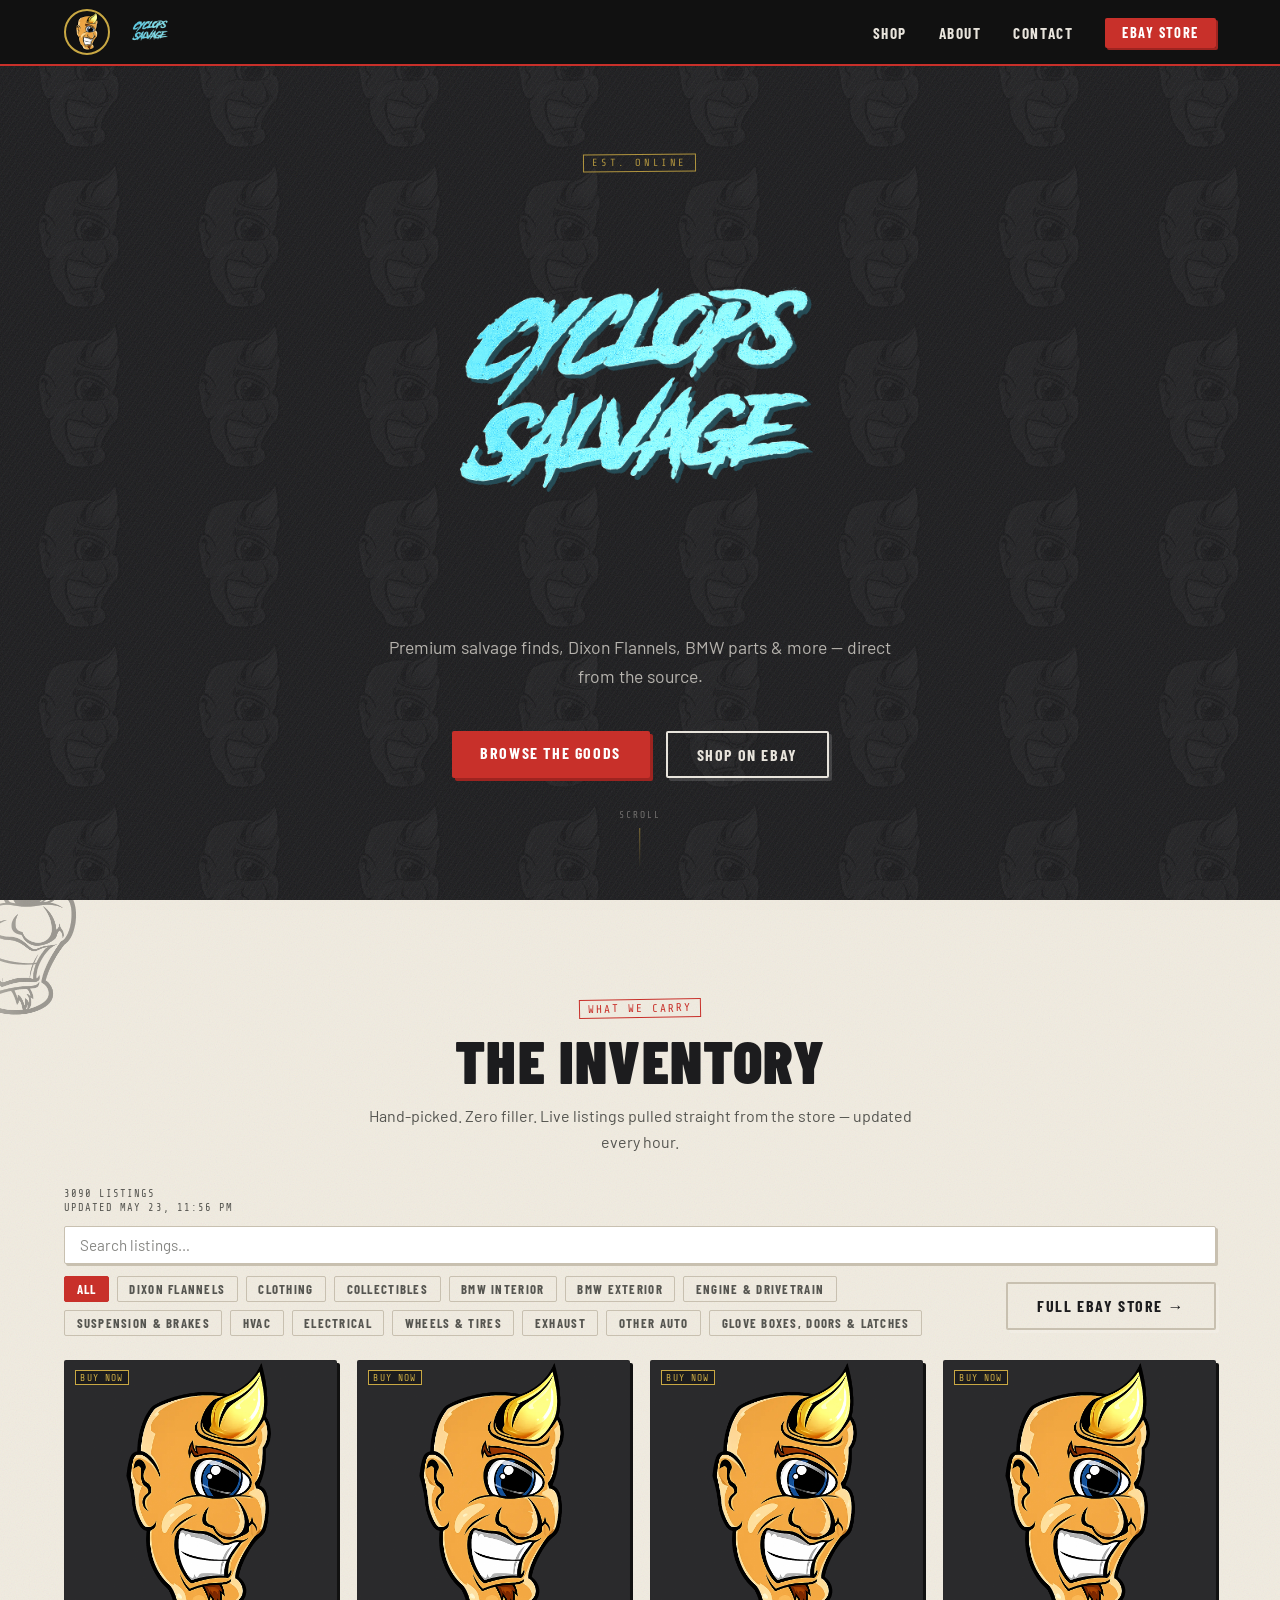
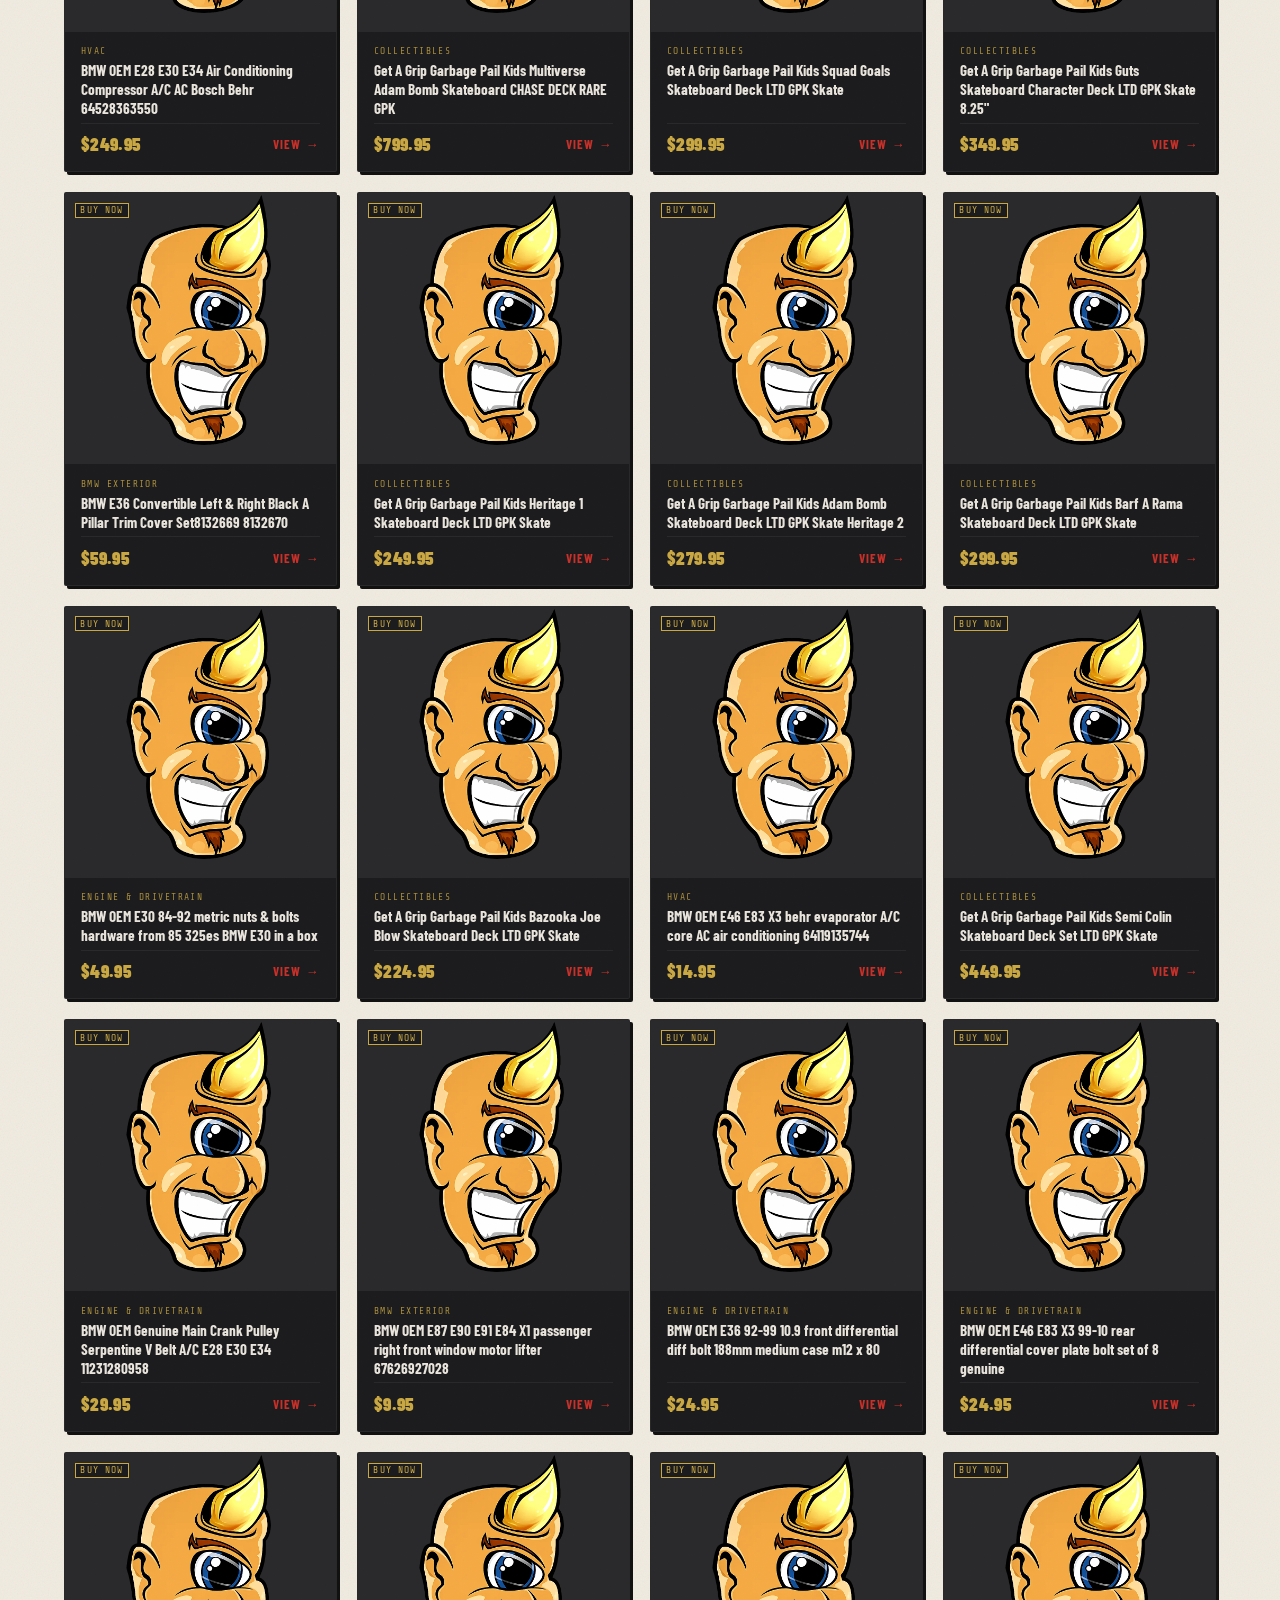
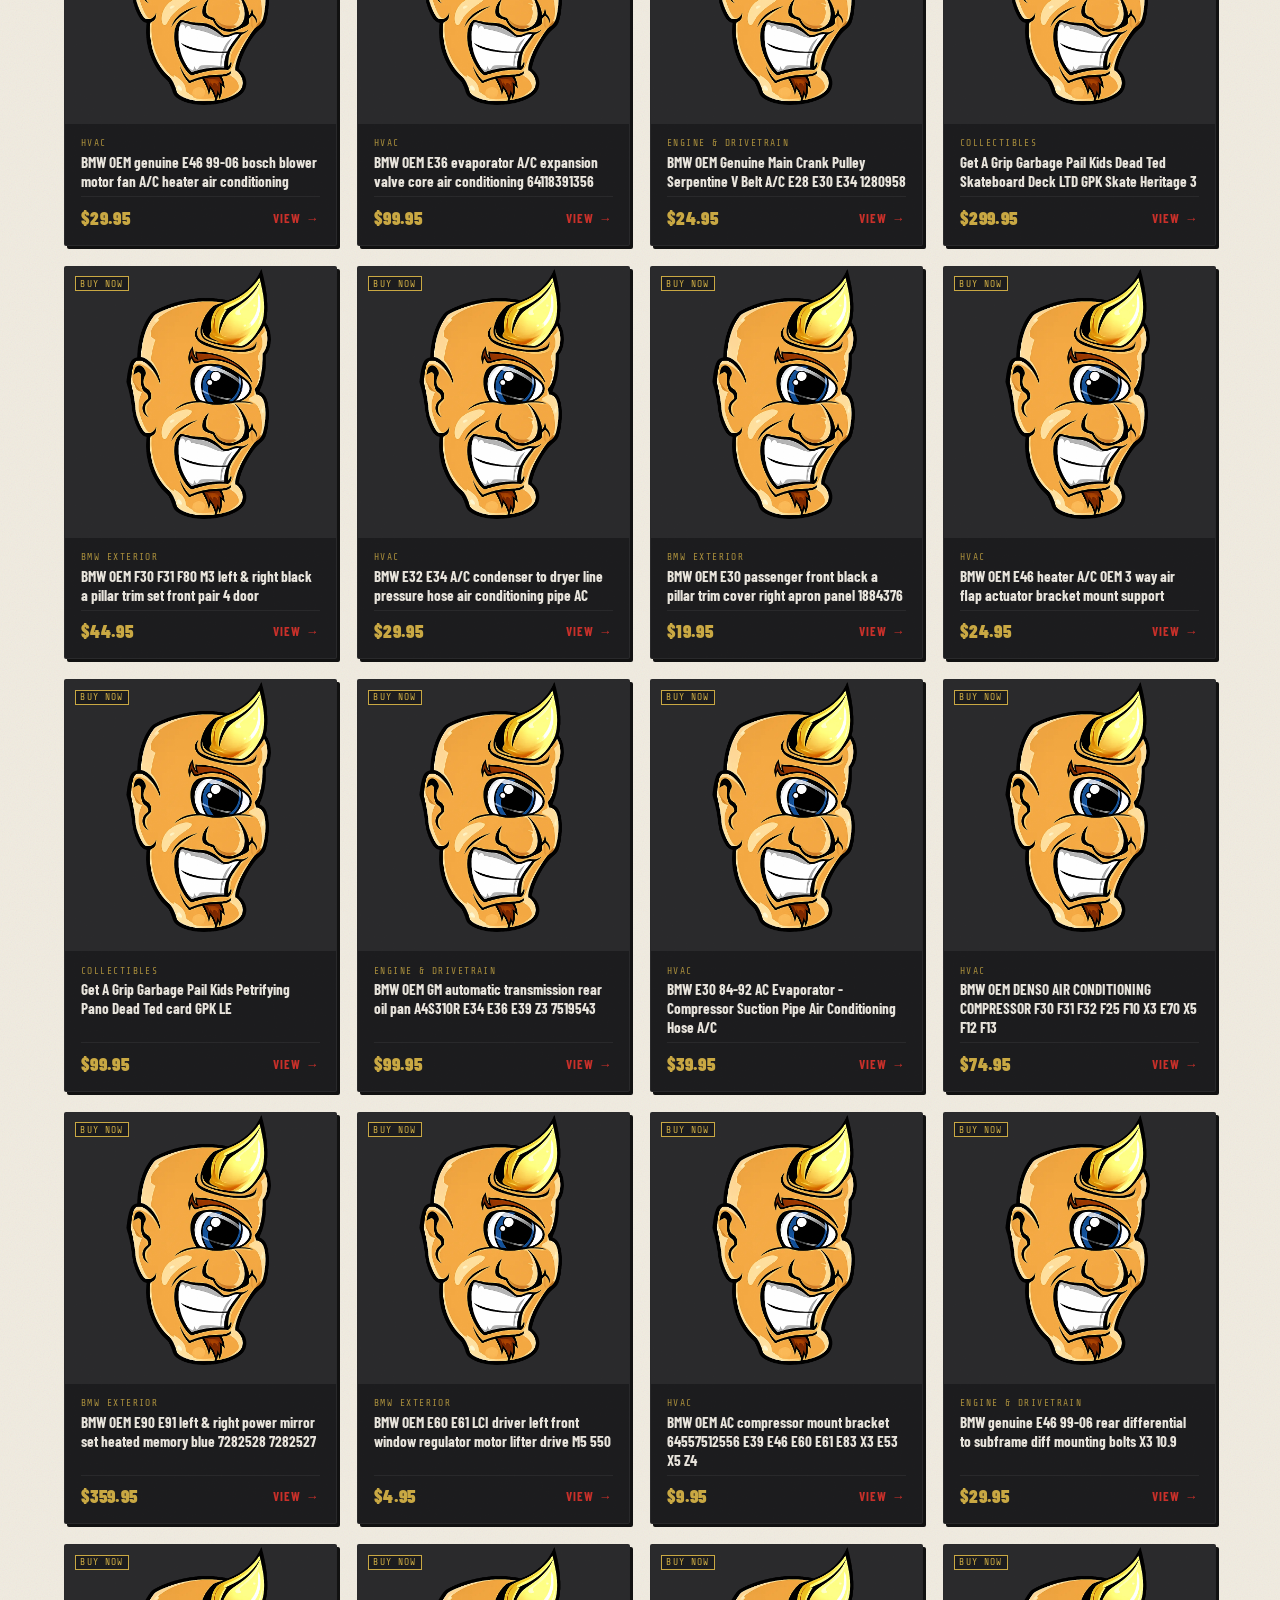
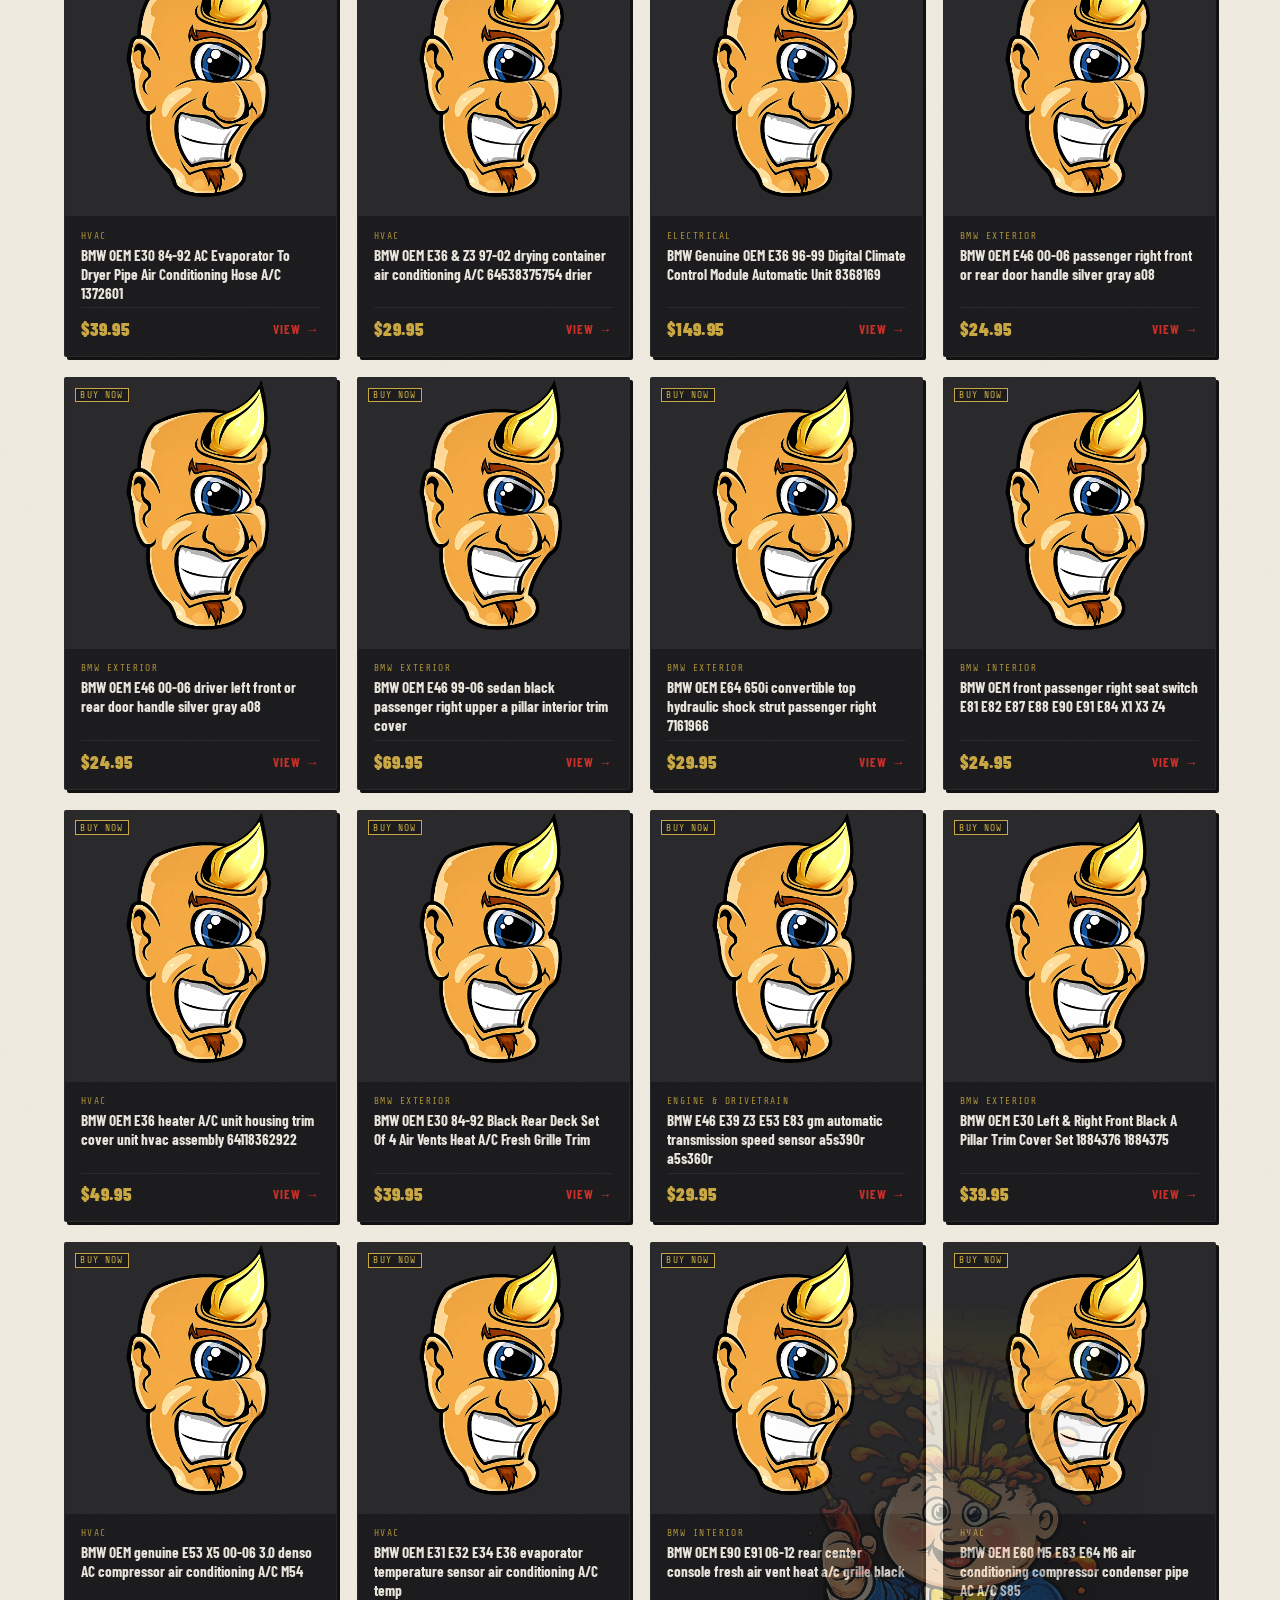
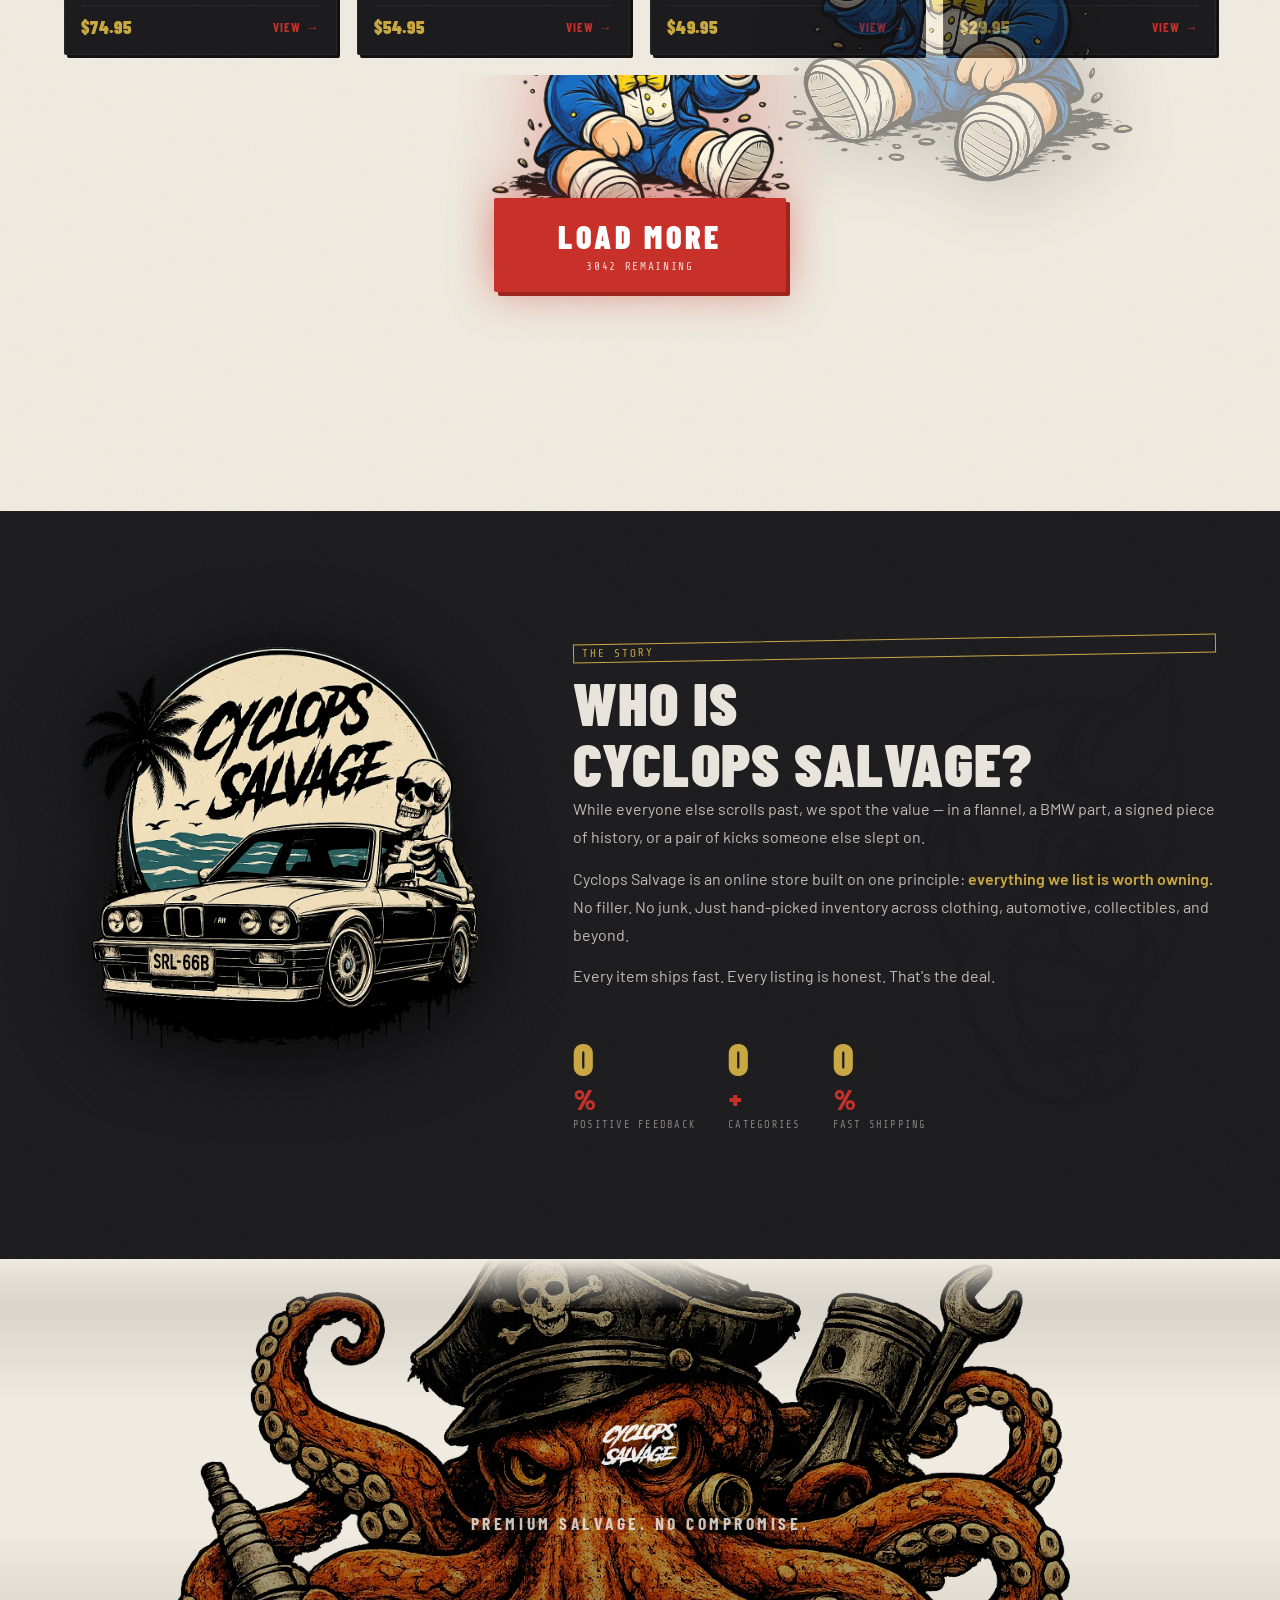
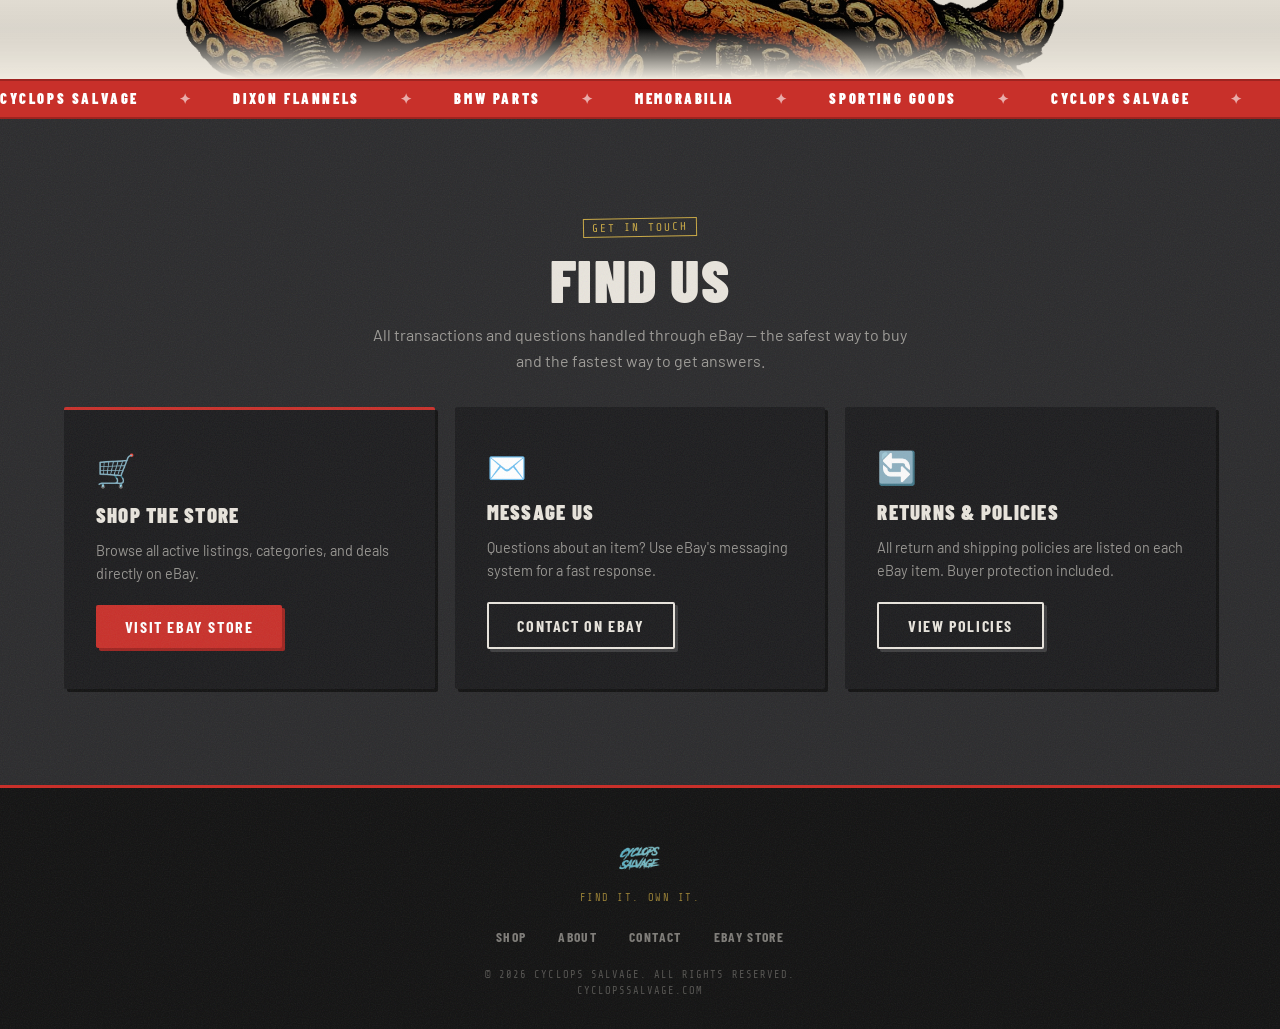
==== index.html @ e78cf21d "feat: fix GPK baby position to grid-relative, explosion Load More card - Move GPK art inside listing" ====
<!DOCTYPE html>
<html lang="en">
<head>
  <meta charset="UTF-8" />
  <meta name="viewport" content="width=device-width, initial-scale=1.0" />
  <title>Cyclops Salvage — Find It. Own It.</title>
  <meta name="description" content="Cyclops Salvage — premium salvage finds, Dixon Flannels, BMW parts, memorabilia, and more." />
  <link rel="stylesheet" href="https://fonts.googleapis.com/css2?family=Barlow+Condensed:wght@400;700;900&family=Barlow:wght@400;500;600&family=Share+Tech+Mono&display=swap" />
  <link rel="stylesheet" href="css/styles.css" />
  <link rel="icon" type="image/x-icon" href="favicon.ico" />
</head>
<body>

  <!-- ===================== NAV ===================== -->
  <nav class="nav" id="nav">
    <div class="nav__inner">
      <a href="#hero" class="nav__logo">
        <img src="images/mascot-color.webp" alt="Cyclops Salvage" class="nav__logo-img nav__logo-img--face" />
        <img src="images/logo-teal.webp" alt="Cyclops Salvage" class="nav__logo-img nav__logo-img--wordmark" />
      </a>
      <button class="nav__toggle" id="navToggle" aria-label="Menu">
        <span></span><span></span><span></span>
      </button>
      <ul class="nav__links" id="navLinks">
        <li><a href="#shop" class="nav__link">Shop</a></li>
        <li><a href="#about" class="nav__link">About</a></li>
        <li><a href="#contact" class="nav__link">Contact</a></li>
        <li><a href="https://www.ebay.com/str/cyclopssalvage" target="_blank" rel="noopener" class="nav__cta">eBay Store</a></li>
      </ul>
    </div>
  </nav>

  <!-- ===================== HERO ===================== -->
  <section class="hero" id="hero">
    <div class="hero__texture"></div>
    <div class="hero__mascot-bg">
      <!-- repeating watermark mascots via CSS -->
    </div>
    <div class="hero__inner">
      <div class="hero__stamp">EST. ONLINE</div>
      <h1 class="hero__title">
        <img src="images/logo-teal.webp" alt="Cyclops Salvage" class="hero__logo" />
      </h1>
      <p class="hero__sub">Premium salvage finds, Dixon Flannels, BMW parts &amp; more — direct from the source.</p>
      <div class="hero__actions">
        <a href="#shop" class="btn btn--primary">Browse the Goods</a>
        <a href="https://www.ebay.com/str/cyclopssalvage" target="_blank" rel="noopener" class="btn btn--ghost">Shop on eBay</a>
      </div>
    </div>
    <div class="hero__scroll-hint">
      <span>SCROLL</span>
      <div class="hero__scroll-line"></div>
    </div>
  </section>

  <!-- ===================== CATEGORIES / SHOP ===================== -->
  <section class="shop" id="shop">
    <div class="section-texture"></div>
    <div class="shop__peek shop__peek--left" aria-hidden="true">
      <div class="shop__peek__inner">
        <img src="images/mascot-outline.webp" alt="" />
      </div>
    </div>
    <div class="container">
      <div class="section-header reveal">
        <div class="stamp-label">What We Carry</div>
        <h2 class="section-title">THE INVENTORY</h2>
        <p class="section-sub">Hand-picked. Zero filler. Live listings pulled straight from the store — updated every hour.</p>
      </div>

      <div class="listings-toolbar reveal">
        <div class="listings-meta">
          <span id="listingsCount"></span>
          <span id="listingsUpdated"></span>
        </div>
        <div class="listings-search-wrap">
          <input
            type="search"
            id="listingsSearch"
            class="listings-search"
            placeholder="Search listings…"
            autocomplete="off"
            spellcheck="false"
          />
        </div>
        <div class="filter-bar" id="listingsFilter"></div>
        <a href="https://www.ebay.com/str/cyclopssalvage" target="_blank" rel="noopener" class="btn btn--ghost listings-ebay-btn">Full eBay Store →</a>
      </div>

      <div class="listings-grid-wrap">
        <div class="listings-grid" id="listingsGrid">
          <!-- populated by main.js from listings.json -->
        </div>
        <div class="shop__gpk" aria-hidden="true">
          <img src="images/art-gpk-color.webp" alt="" class="shop__gpk-img" />
        </div>
      </div>
    </div>
  </section>

  <!-- ===================== ABOUT ===================== -->
  <section class="about" id="about">
    <div class="section-texture section-texture--dark"></div>
    <!-- outline mascot ghost behind content -->
    <div class="about__bg-outline" aria-hidden="true"></div>
    <div class="container">
      <div class="about__grid">
        <div class="about__visual reveal">
          <div class="about__art-card">
            <img src="images/art-lowrider.webp" alt="Cyclops Salvage artwork" class="about__art-img" />
          </div>
        </div>
        <div class="about__content reveal">
          <div class="stamp-label">The Story</div>
          <h2 class="section-title">WHO IS<br>CYCLOPS SALVAGE?</h2>
          <p>While everyone else scrolls past, we spot the value — in a flannel, a BMW part, a signed piece of history, or a pair of kicks someone else slept on.</p>
          <p>Cyclops Salvage is an online store built on one principle: <strong>everything we list is worth owning.</strong> No filler. No junk. Just hand-picked inventory across clothing, automotive, collectibles, and beyond.</p>
          <p>Every item ships fast. Every listing is honest. That's the deal.</p>
          <div class="about__stats">
            <div class="about__stat">
              <span class="about__stat-num" data-count="100">0</span><span class="about__stat-suffix">%</span>
              <span class="about__stat-label">Positive Feedback</span>
            </div>
            <div class="about__stat">
              <span class="about__stat-num" data-count="7">0</span><span class="about__stat-suffix">+</span>
              <span class="about__stat-label">Categories</span>
            </div>
            <div class="about__stat">
              <span class="about__stat-num" data-count="100">0</span><span class="about__stat-suffix">%</span>
              <span class="about__stat-label">Fast Shipping</span>
            </div>
          </div>
        </div>
      </div>
    </div>
  </section>

  <!-- ===================== ART STRIP ===================== -->
  <div class="art-strip">
    <img src="images/art-octopus.webp" alt="Cyclops Salvage octopus mechanic artwork" class="art-strip__img" />
    <div class="art-strip__overlay">
      <img src="images/logo-outline.webp" alt="Cyclops Salvage" class="art-strip__logo" />
      <p class="art-strip__text">Premium salvage. No compromise.</p>
    </div>
  </div>

  <!-- ===================== DIVIDER BANNER ===================== -->
  <div class="ticker-banner">
    <div class="ticker-track">
      <span>CYCLOPS SALVAGE</span>
      <span class="ticker-sep">✦</span>
      <span>DIXON FLANNELS</span>
      <span class="ticker-sep">✦</span>
      <span>BMW PARTS</span>
      <span class="ticker-sep">✦</span>
      <span>MEMORABILIA</span>
      <span class="ticker-sep">✦</span>
      <span>SPORTING GOODS</span>
      <span class="ticker-sep">✦</span>
      <span>CYCLOPS SALVAGE</span>
      <span class="ticker-sep">✦</span>
      <span>DIXON FLANNELS</span>
      <span class="ticker-sep">✦</span>
      <span>BMW PARTS</span>
      <span class="ticker-sep">✦</span>
      <span>MEMORABILIA</span>
      <span class="ticker-sep">✦</span>
      <span>SPORTING GOODS</span>
      <span class="ticker-sep">✦</span>
    </div>
  </div>

  <!-- ===================== CONTACT ===================== -->
  <section class="contact" id="contact">
    <div class="section-texture"></div>
    <div class="container">
      <div class="section-header reveal">
        <div class="stamp-label">Get In Touch</div>
        <h2 class="section-title">FIND US</h2>
        <p class="section-sub">All transactions and questions handled through eBay — the safest way to buy and the fastest way to get answers.</p>
      </div>
      <div class="contact__grid reveal">
        <a href="https://www.ebay.com/str/cyclopssalvage" target="_blank" rel="noopener" class="contact-card contact-card--primary">
          <div class="contact-card__texture"></div>
          <div class="contact-card__icon">🛒</div>
          <h3>Shop the Store</h3>
          <p>Browse all active listings, categories, and deals directly on eBay.</p>
          <span class="btn btn--primary">Visit eBay Store</span>
        </a>
        <a href="https://www.ebay.com/usr/cyclopssalvage" target="_blank" rel="noopener" class="contact-card">
          <div class="contact-card__texture"></div>
          <div class="contact-card__icon">✉️</div>
          <h3>Message Us</h3>
          <p>Questions about an item? Use eBay's messaging system for a fast response.</p>
          <span class="btn btn--ghost">Contact on eBay</span>
        </a>
        <a href="https://www.ebay.com/str/cyclopssalvage" target="_blank" rel="noopener" class="contact-card">
          <div class="contact-card__texture"></div>
          <div class="contact-card__icon">🔄</div>
          <h3>Returns & Policies</h3>
          <p>All return and shipping policies are listed on each eBay item. Buyer protection included.</p>
          <span class="btn btn--ghost">View Policies</span>
        </a>
      </div>
    </div>
  </section>

  <!-- ===================== FOOTER ===================== -->
  <footer class="footer">
    <div class="footer__texture"></div>
    <div class="container">
      <div class="footer__inner">
        <div class="footer__brand">
          <img src="images/logo-teal.webp" alt="Cyclops Salvage" class="footer__logo footer__logo--wordmark" />
          <span class="footer__tagline">Find It. Own It.</span>
        </div>
        <nav class="footer__nav">
          <a href="#shop">Shop</a>
          <a href="#about">About</a>
          <a href="#contact">Contact</a>
          <a href="https://www.ebay.com/str/cyclopssalvage" target="_blank" rel="noopener">eBay Store</a>
        </nav>
        <div class="footer__copy">
          <span>© 2026 Cyclops Salvage. All rights reserved.</span>
          <span>cyclopssalvage.com</span>
        </div>
      </div>
    </div>
  </footer>

  <script src="js/main.js"></script>
</body>
</html>
---- css/styles.css ----
/* ============================================================
   CYCLOPS SALVAGE — styles.css
   Grunge / punk storefront aesthetic
   ============================================================ */

/* ── Google Fonts loaded in <head> ──────────────────────────
   Barlow Condensed 400 700 900  (headings / wordmark)
   Barlow 400 500 600             (body)
   Share Tech Mono                (stamp labels / accents)
   ──────────────────────────────────────────────────────── */

/* ── CSS Variables ────────────────────────────────────────── */
:root {
  --c-black:        #111111;
  --c-dark:         #1C1C1E;
  --c-mid:          #2A2A2C;
  --c-paper:        #F0EBE0;
  --c-paper-dark:   #E0D9CB;
  --c-white:        #FFFFFF;
  --c-off-white:    #E8E4DC;
  --c-red:          #C8302A;
  --c-red-dark:     #9E2420;
  --c-gold:         #C9A843;
  --c-gold-dark:    #A8892E;
  --c-blue:         #3A7FBF;
  --c-blue-light:   #5A9FDF;
  --c-green:        #4A7C59;
  --c-text:         #1C1C1E;
  --c-text-light:   #555550;
  --c-border:       #C8C0B0;

  --font-head:      'Barlow Condensed', sans-serif;
  --font-body:      'Barlow', sans-serif;
  --font-mono:      'Share Tech Mono', monospace;

  --max-w:          1200px;
  --section-pad:    6rem 1.5rem;
  --radius:         2px;

  /* grunge noise overlay — inline SVG data URI */
  --texture-noise: url("data:image/svg+xml,%3Csvg xmlns='http://www.w3.org/2000/svg' width='300' height='300'%3E%3Cfilter id='n'%3E%3CfeTurbulence type='fractalNoise' baseFrequency='0.85' numOctaves='4' stitchTiles='stitch'/%3E%3C/filter%3E%3Crect width='300' height='300' filter='url(%23n)' opacity='0.08'/%3E%3C/svg%3E");
}

/* ── Reset ────────────────────────────────────────────────── */
*, *::before, *::after { box-sizing: border-box; margin: 0; padding: 0; }
html { scroll-behavior: smooth; font-size: 16px; }
body {
  font-family: var(--font-body);
  background: var(--c-paper);
  color: var(--c-text);
  overflow-x: hidden;
  -webkit-font-smoothing: antialiased;
}
img { display: block; max-width: 100%; }
a { text-decoration: none; color: inherit; }
ul { list-style: none; }

/* ── Shared utility ───────────────────────────────────────── */
.container {
  max-width: var(--max-w);
  margin: 0 auto;
  padding: 0 1.5rem;
  position: relative;
}

/* texture overlay reused across sections */
.section-texture,
.section-texture--dark,
.hero__texture,
.footer__texture {
  position: absolute;
  inset: 0;
  background-image: var(--texture-noise);
  background-repeat: repeat;
  pointer-events: none;
  z-index: 1;
}
.section-texture--dark { opacity: 0.15; }

/* stamp labels */
.stamp-label {
  display: inline-block;
  font-family: var(--font-mono);
  font-size: 0.7rem;
  letter-spacing: 0.18em;
  text-transform: uppercase;
  color: var(--c-red);
  border: 1.5px solid var(--c-red);
  padding: 0.2em 0.7em;
  margin-bottom: 0.75rem;
  transform: rotate(-1deg);
}

/* section header */
.section-header {
  text-align: center;
  margin-bottom: 2rem;
}
.section-title {
  font-family: var(--font-head);
  font-weight: 900;
  font-size: clamp(2.4rem, 5vw, 3.8rem);
  line-height: 1;
  letter-spacing: 0.02em;
  text-transform: uppercase;
  color: var(--c-dark);
}
.section-sub {
  font-size: 1rem;
  color: var(--c-text-light);
  max-width: 560px;
  margin: 0.75rem auto 0;
  line-height: 1.65;
}

/* buttons */
.btn {
  display: inline-block;
  font-family: var(--font-head);
  font-weight: 700;
  font-size: 1rem;
  letter-spacing: 0.1em;
  text-transform: uppercase;
  padding: 0.75em 1.8em;
  border-radius: var(--radius);
  cursor: pointer;
  transition: background 0.2s, color 0.2s, transform 0.15s, box-shadow 0.2s;
  position: relative;
  white-space: nowrap;
}
.btn--primary {
  background: var(--c-red);
  color: var(--c-white);
  box-shadow: 3px 3px 0 var(--c-red-dark);
}
.btn--primary:hover {
  background: var(--c-red-dark);
  transform: translate(1px, 1px);
  box-shadow: 2px 2px 0 var(--c-red-dark);
}
.btn--ghost {
  background: transparent;
  color: var(--c-off-white);
  border: 2px solid var(--c-off-white);
  box-shadow: 3px 3px 0 rgba(255,255,255,0.15);
}
.btn--ghost:hover {
  background: var(--c-off-white);
  color: var(--c-dark);
  transform: translate(1px, 1px);
}

/* scroll reveal */
.reveal {
  opacity: 0;
  transform: translateY(28px);
  transition: opacity 0.6s ease, transform 0.6s ease;
}
.reveal.visible {
  opacity: 1;
  transform: translateY(0);
}

/* ── NAV ──────────────────────────────────────────────────── */
.nav {
  position: fixed;
  top: 0;
  left: 0;
  right: 0;
  z-index: 100;
  background: rgba(17,17,17,0.96);
  border-bottom: 2px solid var(--c-red);
  backdrop-filter: blur(6px);
  transition: background 0.3s;
}
.nav__inner {
  max-width: var(--max-w);
  margin: 0 auto;
  padding: 0 1.5rem;
  display: flex;
  align-items: center;
  justify-content: space-between;
  height: 64px;
}
.nav__logo {
  display: flex;
  align-items: center;
  gap: 0.55rem;
}
/* mascot face in nav */
.nav__logo-img--face {
  width: 46px;
  height: 46px;
  object-fit: cover;
  border-radius: 50%;
  border: 2px solid var(--c-gold);
  flex-shrink: 0;
}
/* wordmark logo in nav */
.nav__logo-img--wordmark {
  height: 42px;
  width: auto;
  object-fit: contain;
  filter: invert(1) sepia(1) saturate(3) hue-rotate(155deg) brightness(0.9);
  transition: filter 0.2s;
}
.nav__logo:hover .nav__logo-img--wordmark {
  filter: invert(1) sepia(1) saturate(4) hue-rotate(155deg) brightness(1.1);
}
.nav__links {
  display: flex;
  align-items: center;
  gap: 2rem;
}
.nav__link {
  font-family: var(--font-head);
  font-weight: 700;
  font-size: 0.95rem;
  letter-spacing: 0.1em;
  text-transform: uppercase;
  color: var(--c-off-white);
  transition: color 0.2s;
  position: relative;
}
.nav__link::after {
  content: '';
  position: absolute;
  bottom: -3px;
  left: 0;
  right: 0;
  height: 2px;
  background: var(--c-red);
  transform: scaleX(0);
  transition: transform 0.2s;
}
.nav__link:hover { color: var(--c-gold); }
.nav__link:hover::after { transform: scaleX(1); }
.nav__cta {
  font-family: var(--font-head);
  font-weight: 700;
  font-size: 0.9rem;
  letter-spacing: 0.1em;
  text-transform: uppercase;
  background: var(--c-red);
  color: var(--c-white);
  padding: 0.45em 1.2em;
  border-radius: var(--radius);
  box-shadow: 2px 2px 0 var(--c-red-dark);
  transition: background 0.2s, transform 0.15s;
}
.nav__cta:hover {
  background: var(--c-red-dark);
  transform: translate(1px, 1px);
  box-shadow: 1px 1px 0 var(--c-red-dark);
}

/* mobile toggle */
.nav__toggle {
  display: none;
  flex-direction: column;
  gap: 5px;
  background: none;
  border: none;
  cursor: pointer;
  padding: 4px;
}
.nav__toggle span {
  display: block;
  width: 26px;
  height: 2px;
  background: var(--c-off-white);
  transition: transform 0.3s, opacity 0.3s;
}
.nav__toggle.open span:nth-child(1) { transform: translateY(7px) rotate(45deg); }
.nav__toggle.open span:nth-child(2) { opacity: 0; }
.nav__toggle.open span:nth-child(3) { transform: translateY(-7px) rotate(-45deg); }

@media (max-width: 768px) {
  .nav__toggle { display: flex; }
  .nav__links {
    display: none;
    position: absolute;
    top: 64px;
    left: 0;
    right: 0;
    background: var(--c-black);
    border-bottom: 2px solid var(--c-red);
    flex-direction: column;
    align-items: flex-start;
    gap: 0;
    padding: 1rem 1.5rem 1.5rem;
  }
  .nav__links.open { display: flex; }
  .nav__link, .nav__cta {
    width: 100%;
    padding: 0.8rem 0;
    border-bottom: 1px solid rgba(255,255,255,0.07);
    font-size: 1.1rem;
  }
  .nav__cta {
    margin-top: 0.5rem;
    background: var(--c-red);
    padding: 0.7rem 0;
    text-align: center;
  }
}

/* ── HERO ─────────────────────────────────────────────────── */
.hero {
  position: relative;
  min-height: 100vh;
  display: flex;
  align-items: center;
  background: var(--c-dark);
  overflow: hidden;
  padding-top: 64px;
}

/* repeating mascot watermark */
.hero__mascot-bg {
  position: absolute;
  inset: 0;
  background-image: url('../images/mascot-color.webp');
  background-size: 160px;
  background-repeat: repeat;
  opacity: 0.04;
  filter: grayscale(100%);
  z-index: 0;
}

/* diagonal scratch lines */
.hero::before {
  content: '';
  position: absolute;
  inset: 0;
  background-image: repeating-linear-gradient(
    -55deg,
    transparent,
    transparent 4px,
    rgba(255,255,255,0.018) 4px,
    rgba(255,255,255,0.018) 5px
  );
  z-index: 0;
}

.hero__inner {
  position: relative;
  z-index: 2;
  max-width: var(--max-w);
  margin: 0 auto;
  padding: 4rem 1.5rem 6rem;
  display: flex;
  flex-direction: column;
  align-items: center;
  text-align: center;
  width: 100%;
}
.hero__stamp {
  display: inline-block;
  font-family: var(--font-mono);
  font-size: 0.65rem;
  letter-spacing: 0.25em;
  text-transform: uppercase;
  color: var(--c-gold);
  border: 1px solid var(--c-gold);
  padding: 0.2em 0.8em;
  margin-bottom: 1.5rem;
  opacity: 0.85;
  transform: rotate(-0.5deg);
}
.hero__title {
  margin-bottom: 1.5rem;
  display: flex;
  justify-content: center;
}
.hero__logo {
  width: clamp(280px, 55vw, 620px);
  height: auto;
  filter: invert(1) sepia(1) saturate(3) hue-rotate(155deg) brightness(1.05)
          drop-shadow(4px 4px 0px rgba(39,104,120,0.6));
  animation: logoFadeIn 0.8s ease both;
}
@keyframes logoFadeIn {
  from { opacity: 0; transform: translateY(16px) scale(0.97); }
  to   { opacity: 1; transform: translateY(0)   scale(1); }
}
.hero__sub {
  font-size: clamp(0.95rem, 2vw, 1.1rem);
  color: rgba(232,228,220,0.75);
  line-height: 1.65;
  max-width: 520px;
  margin: 0 auto 2.5rem;
}
.hero__actions {
  display: flex;
  gap: 1rem;
  justify-content: center;
  flex-wrap: wrap;
}
.hero__scroll-hint {
  position: absolute;
  bottom: 2rem;
  left: 50%;
  transform: translateX(-50%);
  display: flex;
  flex-direction: column;
  align-items: center;
  gap: 0.5rem;
  z-index: 2;
}
.hero__scroll-hint span {
  font-family: var(--font-mono);
  font-size: 0.6rem;
  letter-spacing: 0.2em;
  color: rgba(232,228,220,0.4);
}
.hero__scroll-line {
  width: 1px;
  height: 40px;
  background: linear-gradient(to bottom, rgba(201,168,67,0.6), transparent);
  animation: scrollPulse 2s ease-in-out infinite;
}
@keyframes scrollPulse {
  0%, 100% { opacity: 0.3; transform: scaleY(0.8); }
  50% { opacity: 1; transform: scaleY(1); }
}

/* ── SHOP / CATEGORIES ────────────────────────────────────── */
.shop {
  position: relative;
  padding: var(--section-pad);
  background: var(--c-paper);
  overflow: clip;
}
/* left cyclops peek */
.shop__peek {
  position: absolute;
  top: 0;
  bottom: 0;
  width: 260px;
  pointer-events: none;
  z-index: 2;
}
.shop__peek--left { left: -120px; }
.shop__peek__inner {
  position: sticky;
  top: 50vh;
  transform: translateY(-50%);
  animation: peekFloat 5s ease-in-out infinite;
}
.shop__peek img {
  width: 320px;
  height: auto;
  opacity: 0.35;
  filter: contrast(1.15);
}
.shop__peek--left img {
  -webkit-mask-image: linear-gradient(to right, transparent 0%, black 55%);
  mask-image: linear-gradient(to right, transparent 0%, black 55%);
}
@keyframes peekFloat {
  0%, 100% { transform: translateY(-50%) translateY(0px);   }
  50%       { transform: translateY(-50%) translateY(-16px); }
}
@media (max-width: 1100px) {
  .shop__peek { display: none; }
}

/* wrapper so the baby positions relative to the grid area */
.listings-grid-wrap {
  position: relative;
}

/* GPK baby — bottom-right of the grid, behind listing cards */
.shop__gpk {
  position: absolute;
  bottom: 0;
  right: -1.5rem;
  width: 560px;
  pointer-events: none;
  z-index: 0;
}
.shop__gpk-img {
  width: 100%;
  height: auto;
  display: block;
  opacity: 0.42;
  transform: scaleX(-1);
  filter: drop-shadow(-8px 8px 40px rgba(0,0,0,0.4));
  -webkit-mask-image: linear-gradient(to top, black 40%, transparent 85%);
  mask-image: linear-gradient(to top, black 40%, transparent 85%);
}
@media (max-width: 900px) {
  .shop__gpk { display: none; }
}

/* ensure shop content sits above background art */
.shop .container { position: relative; z-index: 1; }

.categories {
  display: grid;
  grid-template-columns: repeat(4, 1fr);
  gap: 1.25rem;
}

/* featured card spans 2 cols + 2 rows */
.category-card--featured {
  grid-column: span 2;
  grid-row: span 2;
}

.category-card {
  position: relative;
  display: flex;
  flex-direction: column;
  background: var(--c-dark);
  border: 1px solid rgba(255,255,255,0.06);
  border-radius: var(--radius);
  overflow: hidden;
  cursor: pointer;
  transition: transform 0.2s, box-shadow 0.2s;
  box-shadow: 3px 3px 0 var(--c-black);
}
.category-card:hover {
  transform: translate(-2px, -2px);
  box-shadow: 6px 6px 0 var(--c-red);
}

/* per-card noise texture */
.category-card__texture {
  position: absolute;
  inset: 0;
  background-image: var(--texture-noise);
  background-repeat: repeat;
  opacity: 0.06;
  pointer-events: none;
  z-index: 1;
}

/* featured card image */
.category-card__img-wrap {
  position: relative;
  flex: 1;
  min-height: 200px;
  overflow: hidden;
}
.category-card__img {
  width: 100%;
  height: 100%;
  object-fit: cover;
  filter: grayscale(30%) contrast(1.1);
  transition: transform 0.4s, filter 0.4s;
}
.category-card:hover .category-card__img {
  transform: scale(1.04);
  filter: grayscale(0%) contrast(1.2);
}

.category-card__body {
  position: relative;
  z-index: 2;
  padding: 1.25rem 1.25rem 1.5rem;
  display: flex;
  flex-direction: column;
  gap: 0.4rem;
}
.category-card__tag {
  font-family: var(--font-mono);
  font-size: 0.65rem;
  letter-spacing: 0.18em;
  text-transform: uppercase;
  color: var(--c-gold);
  border: 1px solid var(--c-gold);
  display: inline-block;
  padding: 0.1em 0.5em;
  width: fit-content;
  margin-bottom: 0.25rem;
}
.category-card__icon {
  font-size: 1.8rem;
  margin-bottom: 0.25rem;
  filter: grayscale(30%);
}
.category-card__title {
  font-family: var(--font-head);
  font-weight: 900;
  font-size: 1.4rem;
  letter-spacing: 0.04em;
  text-transform: uppercase;
  color: var(--c-off-white);
  line-height: 1;
}
.category-card--featured .category-card__title { font-size: 2rem; }
.category-card__desc {
  font-size: 0.88rem;
  color: rgba(232,228,220,0.6);
  line-height: 1.5;
}
.category-card__cta {
  font-family: var(--font-head);
  font-weight: 700;
  font-size: 0.85rem;
  letter-spacing: 0.1em;
  text-transform: uppercase;
  color: var(--c-red);
  margin-top: 0.5rem;
  transition: color 0.2s, letter-spacing 0.2s;
}
.category-card:hover .category-card__cta {
  color: var(--c-gold);
  letter-spacing: 0.15em;
}
.category-card--all .category-card__title { color: var(--c-gold); }
.category-card--all { border-color: rgba(201,168,67,0.2); }
.category-card--all:hover { box-shadow: 6px 6px 0 var(--c-gold); }

/* responsive grid */
@media (max-width: 1024px) {
  .categories { grid-template-columns: repeat(2, 1fr); }
  .category-card--featured { grid-column: span 2; grid-row: span 1; }
  .category-card--featured .category-card__img-wrap { min-height: 240px; }
}
@media (max-width: 600px) {
  .categories { grid-template-columns: 1fr; }
  .category-card--featured { grid-column: span 1; }
}

/* ── ABOUT ────────────────────────────────────────────────── */
.about {
  position: relative;
  padding: var(--section-pad);
  background: var(--c-dark);
  color: var(--c-off-white);
  overflow: hidden;
}
.about::before {
  content: '';
  position: absolute;
  inset: 0;
  background-image: repeating-linear-gradient(
    45deg,
    transparent,
    transparent 3px,
    rgba(255,255,255,0.012) 3px,
    rgba(255,255,255,0.012) 4px
  );
  pointer-events: none;
}
.about .section-title { color: var(--c-off-white); }
.about .stamp-label { color: var(--c-gold); border-color: var(--c-gold); }

.about__grid {
  display: grid;
  grid-template-columns: 1fr 1.5fr;
  gap: 5rem;
  align-items: start;
  padding: 2rem 0;
}
.about__mascot-wrap {
  position: relative;
  display: flex;
  justify-content: center;
  padding-top: 1rem;
}
.about__mascot {
  width: 300px;
  height: 300px;
  object-fit: contain;
  /* blend white bg away on the dark section */
  mix-blend-mode: screen;
  filter: contrast(1.05) saturate(1.05) drop-shadow(0 4px 24px rgba(0,0,0,0.6));
  transition: transform 0.3s;
}
.about__mascot:hover {
  transform: scale(1.04);
}
.about__mascot-badge {
  position: absolute;
  bottom: -10px;
  right: -10px;
  background: var(--c-red);
  color: var(--c-white);
  font-family: var(--font-head);
  font-weight: 900;
  font-size: 0.75rem;
  letter-spacing: 0.1em;
  text-transform: uppercase;
  text-align: center;
  padding: 0.5em 0.9em;
  border-radius: var(--radius);
  box-shadow: 3px 3px 0 var(--c-red-dark);
  line-height: 1.3;
  transform: rotate(3deg);
}
.about__content { display: flex; flex-direction: column; gap: 0.1rem; }
.about__content p {
  font-size: 1rem;
  line-height: 1.75;
  color: rgba(232,228,220,0.8);
  margin-bottom: 0.75rem;
}
.about__content p strong { color: var(--c-gold); font-weight: 600; }
.about__stats {
  display: flex;
  gap: 2rem;
  margin-top: 2rem;
  flex-wrap: wrap;
}
.about__stat {
  display: flex;
  flex-direction: column;
  align-items: flex-start;
}
.about__stat-num {
  font-family: var(--font-head);
  font-weight: 900;
  font-size: 2.8rem;
  line-height: 1;
  color: var(--c-gold);
}
.about__stat-suffix {
  font-family: var(--font-head);
  font-weight: 900;
  font-size: 1.8rem;
  color: var(--c-red);
  margin-left: 1px;
}
.about__stat-label {
  font-family: var(--font-mono);
  font-size: 0.65rem;
  letter-spacing: 0.12em;
  text-transform: uppercase;
  color: rgba(232,228,220,0.5);
  margin-top: 0.2rem;
}

/* outline mascot ghost watermark behind about content */
.about__bg-outline {
  position: absolute;
  top: 50%;
  right: -2%;
  transform: translateY(-50%);
  width: 500px;
  height: 500px;
  background-image: url('../images/mascot-outline.webp');
  background-size: contain;
  background-repeat: no-repeat;
  background-position: center right;
  opacity: 0.06;
  pointer-events: none;
  z-index: 0;
  /* fade right edge so it doesn't feel clipped */
  -webkit-mask-image: linear-gradient(to right, black 50%, transparent 100%);
  mask-image: linear-gradient(to right, black 50%, transparent 100%);
}
.about .container { position: relative; z-index: 1; }

/* lowrider art — main visual in about column */
.about__art-card {
  display: flex;
  justify-content: center;
  align-items: center;
}
.about__art-img {
  width: 100%;
  max-width: 420px;
  height: auto;
  display: block;
  mix-blend-mode: screen;
  filter: contrast(1.05) saturate(1.05) drop-shadow(0 8px 40px rgba(0,0,0,0.8));
  transition: transform 0.4s;
}
.about__art-card:hover .about__art-img {
  transform: scale(1.04);
}

@media (max-width: 768px) {
  .about__grid { grid-template-columns: 1fr; gap: 2.5rem; }
  .about__visual { display: flex; flex-direction: column; align-items: center; }
  .about__mascot { width: 200px; height: 200px; }
  .about__bg-outline { width: 260px; height: 260px; opacity: 0.03; }
}

/* ── ART STRIP ───────────────────────────────────────────── */
.art-strip {
  position: relative;
  height: 420px;
  overflow: hidden;
  /* fade into sections above and below */
  -webkit-mask-image: linear-gradient(to bottom, transparent 0%, black 12%, black 88%, transparent 100%);
  mask-image: linear-gradient(to bottom, transparent 0%, black 12%, black 88%, transparent 100%);
}
.art-strip__img {
  width: 100%;
  height: 100%;
  object-fit: cover;
  object-position: center 20%;
  filter: brightness(0.65) contrast(1.1) saturate(1.1);
  display: block;
  transition: transform 8s ease;
}
.art-strip:hover .art-strip__img {
  transform: scale(1.03);
}
.art-strip__overlay {
  position: absolute;
  inset: 0;
  display: flex;
  flex-direction: column;
  align-items: center;
  justify-content: center;
  gap: 1.2rem;
  background: linear-gradient(
    to bottom,
    rgba(17,17,17,0.15) 0%,
    rgba(17,17,17,0.0) 35%,
    rgba(17,17,17,0.0) 65%,
    rgba(17,17,17,0.15) 100%
  );
}
.art-strip__logo {
  height: 90px;
  width: auto;
  filter: invert(1) brightness(1.1) drop-shadow(0 2px 12px rgba(0,0,0,0.8));
  opacity: 0.92;
}
.art-strip__text {
  font-family: var(--font-head);
  font-weight: 700;
  font-size: 1.1rem;
  letter-spacing: 0.2em;
  text-transform: uppercase;
  color: var(--c-off-white);
  opacity: 0.85;
}

/* ── TICKER BANNER ───────────────────────────────────────── */
.ticker-banner {
  background: var(--c-red);
  overflow: hidden;
  border-top: 2px solid var(--c-red-dark);
  border-bottom: 2px solid var(--c-red-dark);
  padding: 0.6rem 0;
}
.ticker-track {
  display: flex;
  gap: 2.5rem;
  white-space: nowrap;
  animation: ticker 28s linear infinite;
  width: max-content;
}
.ticker-track span {
  font-family: var(--font-head);
  font-weight: 900;
  font-size: 0.9rem;
  letter-spacing: 0.18em;
  text-transform: uppercase;
  color: var(--c-white);
}
.ticker-sep { font-size: 0.6rem; opacity: 0.6; }
@keyframes ticker {
  from { transform: translateX(0); }
  to   { transform: translateX(-50%); }
}

/* ── CONTACT ─────────────────────────────────────────────── */
.contact {
  position: relative;
  padding: var(--section-pad);
  background: #2A2A2C;
}
.contact .section-title { color: var(--c-off-white); }
.contact .section-sub   { color: rgba(232,228,220,0.6); }
.contact .stamp-label   { color: var(--c-gold); border-color: var(--c-gold); }
.contact__grid {
  display: grid;
  grid-template-columns: repeat(3, 1fr);
  gap: 1.25rem;
}
.contact-card {
  position: relative;
  background: var(--c-dark);
  border-radius: var(--radius);
  padding: 2.5rem 2rem;
  display: flex;
  flex-direction: column;
  align-items: flex-start;
  gap: 0.75rem;
  overflow: hidden;
  transition: transform 0.2s, box-shadow 0.2s;
  box-shadow: 3px 3px 0 var(--c-black);
}
.contact-card:hover {
  transform: translate(-2px, -2px);
  box-shadow: 6px 6px 0 var(--c-red);
}
.contact-card--primary {
  border-top: 3px solid var(--c-red);
}
.contact-card__texture {
  position: absolute;
  inset: 0;
  background-image: var(--texture-noise);
  background-repeat: repeat;
  opacity: 0.05;
  pointer-events: none;
}
.contact-card__icon { font-size: 2rem; }
.contact-card h3 {
  font-family: var(--font-head);
  font-weight: 900;
  font-size: 1.3rem;
  letter-spacing: 0.06em;
  text-transform: uppercase;
  color: var(--c-off-white);
}
.contact-card p {
  font-size: 0.9rem;
  color: rgba(232,228,220,0.6);
  line-height: 1.6;
}
.contact-card .btn { margin-top: 0.5rem; }

@media (max-width: 768px) {
  .contact__grid { grid-template-columns: 1fr; }
}

/* ── FOOTER ──────────────────────────────────────────────── */
.footer {
  position: relative;
  background: var(--c-black);
  border-top: 3px solid var(--c-red);
  padding: 3rem 1.5rem 2rem;
  overflow: hidden;
}
.footer__inner {
  max-width: var(--max-w);
  margin: 0 auto;
  display: flex;
  flex-direction: column;
  align-items: center;
  gap: 1.5rem;
  position: relative;
  z-index: 2;
}
.footer__brand {
  display: flex;
  flex-direction: column;
  align-items: center;
  gap: 0.5rem;
}
.footer__logo--wordmark {
  height: 48px;
  width: auto;
  filter: invert(1) sepia(1) saturate(2.5) hue-rotate(155deg) brightness(0.85);
  opacity: 0.9;
}
.footer__tagline {
  font-family: var(--font-mono);
  font-size: 0.65rem;
  letter-spacing: 0.15em;
  text-transform: uppercase;
  color: var(--c-gold);
  opacity: 0.7;
}
.footer__nav {
  display: flex;
  gap: 2rem;
  flex-wrap: wrap;
  justify-content: center;
}
.footer__nav a {
  font-family: var(--font-head);
  font-weight: 700;
  font-size: 0.85rem;
  letter-spacing: 0.1em;
  text-transform: uppercase;
  color: rgba(232,228,220,0.5);
  transition: color 0.2s;
}
.footer__nav a:hover { color: var(--c-gold); }
.footer__copy {
  display: flex;
  flex-direction: column;
  align-items: center;
  gap: 0.25rem;
}
.footer__copy span {
  font-family: var(--font-mono);
  font-size: 0.65rem;
  letter-spacing: 0.1em;
  color: rgba(232,228,220,0.3);
  text-transform: uppercase;
}

/* ── Listings toolbar ────────────────────────────────────── */
.listings-toolbar {
  display: flex;
  align-items: center;
  flex-wrap: wrap;
  gap: 0.75rem;
  margin-bottom: 1.5rem;
}
.listings-meta {
  display: flex;
  flex-direction: column;
  gap: 0.15rem;
  min-width: 120px;
}
.listings-meta span {
  font-family: var(--font-mono);
  font-size: 0.65rem;
  letter-spacing: 0.1em;
  text-transform: uppercase;
  color: var(--c-text-light);
}
.listings-search-wrap {
  width: 100%;
}
.listings-search {
  width: 100%;
  font-family: var(--font-body);
  font-size: 0.95rem;
  background: var(--c-white);
  color: var(--c-text);
  border: 1.5px solid var(--c-border);
  border-radius: var(--radius);
  padding: 0.6em 1em;
  outline: none;
  transition: border-color 0.2s, box-shadow 0.2s;
  box-shadow: 2px 2px 0 var(--c-border);
}
.listings-search:focus {
  border-color: var(--c-red);
  box-shadow: 2px 2px 0 var(--c-red);
}
.listings-search::placeholder {
  color: var(--c-text-light);
  opacity: 0.7;
}

.filter-bar {
  display: flex;
  flex-wrap: wrap;
  gap: 0.5rem;
  flex: 1;
}
.filter-btn {
  font-family: var(--font-head);
  font-weight: 700;
  font-size: 0.8rem;
  letter-spacing: 0.1em;
  text-transform: uppercase;
  background: transparent;
  color: var(--c-text-light);
  border: 1.5px solid var(--c-border);
  padding: 0.3em 0.9em;
  border-radius: var(--radius);
  cursor: pointer;
  transition: background 0.15s, color 0.15s, border-color 0.15s;
}
.filter-btn:hover {
  border-color: var(--c-red);
  color: var(--c-red);
}
.filter-btn--active {
  background: var(--c-red);
  color: var(--c-white);
  border-color: var(--c-red);
}
.listings-ebay-btn {
  color: var(--c-text);
  border-color: var(--c-border);
  white-space: nowrap;
}
.listings-ebay-btn:hover {
  background: var(--c-dark);
  color: var(--c-off-white);
  border-color: var(--c-dark);
}

/* ── Listings grid ───────────────────────────────────────── */
.listings-grid {
  display: grid;
  grid-template-columns: repeat(auto-fill, minmax(240px, 1fr));
  gap: 1.25rem;
}

/* ── Listing card ────────────────────────────────────────── */
.listing-card {
  position: relative;
  display: flex;
  flex-direction: column;
  background: var(--c-dark);
  border: 1px solid rgba(255,255,255,0.06);
  border-radius: var(--radius);
  overflow: hidden;
  cursor: pointer;
  transition: transform 0.2s, box-shadow 0.2s;
  box-shadow: 3px 3px 0 var(--c-black);
  text-decoration: none;
}
.listing-card:hover {
  transform: translate(-2px, -2px);
  box-shadow: 6px 6px 0 var(--c-red);
}
.listing-card__texture {
  position: absolute;
  inset: 0;
  background-image: var(--texture-noise);
  background-repeat: repeat;
  opacity: 0.05;
  pointer-events: none;
  z-index: 1;
}
.listing-card__img-wrap {
  position: relative;
  width: 100%;
  aspect-ratio: 1 / 1;
  overflow: hidden;
  background: var(--c-mid);
}
.listing-card__img {
  width: 100%;
  height: 100%;
  object-fit: cover;
  filter: contrast(1.05);
  transition: transform 0.4s, filter 0.4s;
}
.listing-card:hover .listing-card__img {
  transform: scale(1.05);
  filter: contrast(1.15) saturate(1.1);
}
.listing-card__badge {
  position: absolute;
  top: 0.6rem;
  left: 0.6rem;
  font-family: var(--font-mono);
  font-size: 0.6rem;
  letter-spacing: 0.12em;
  text-transform: uppercase;
  background: var(--c-dark);
  color: var(--c-gold);
  border: 1px solid var(--c-gold);
  padding: 0.15em 0.5em;
  z-index: 2;
}
.listing-card__badge--auction {
  color: var(--c-red);
  border-color: var(--c-red);
}
.listing-card__body {
  position: relative;
  z-index: 2;
  padding: 0.9rem 1rem 1rem;
  display: flex;
  flex-direction: column;
  gap: 0.3rem;
  flex: 1;
}
.listing-card__cat {
  font-family: var(--font-mono);
  font-size: 0.6rem;
  letter-spacing: 0.15em;
  text-transform: uppercase;
  color: var(--c-gold);
  opacity: 0.8;
}
.listing-card__title {
  font-family: var(--font-head);
  font-weight: 700;
  font-size: 0.95rem;
  line-height: 1.25;
  color: var(--c-off-white);
  /* clamp to 3 lines */
  display: -webkit-box;
  -webkit-line-clamp: 3;
  -webkit-box-orient: vertical;
  overflow: hidden;
}
.listing-card__footer {
  display: flex;
  justify-content: space-between;
  align-items: center;
  margin-top: auto;
  padding-top: 0.6rem;
  border-top: 1px solid rgba(255,255,255,0.06);
}
.listing-card__price {
  font-family: var(--font-head);
  font-weight: 900;
  font-size: 1.15rem;
  color: var(--c-gold);
  letter-spacing: 0.02em;
}
.listing-card__cta {
  font-family: var(--font-head);
  font-weight: 700;
  font-size: 0.8rem;
  letter-spacing: 0.1em;
  text-transform: uppercase;
  color: var(--c-red);
  transition: color 0.2s, letter-spacing 0.2s;
}
.listing-card:hover .listing-card__cta {
  color: var(--c-gold);
  letter-spacing: 0.15em;
}

/* ── Load More — explosion card ──────────────────────────── */
.load-more-explosion {
  grid-column: 1 / -1;
  position: relative;
  min-height: 340px;
  display: flex;
  align-items: center;
  justify-content: center;
  overflow: hidden;
  border-radius: var(--radius);
}
.load-more-explosion__art {
  position: absolute;
  bottom: -20px;
  left: 50%;
  transform: translateX(-50%);
  width: 480px;
  max-width: 100%;
  height: auto;
  opacity: 0.9;
  filter: drop-shadow(0 0 40px rgba(200,48,42,0.4));
  pointer-events: none;
}
.load-more-explosion__btn {
  position: relative;
  z-index: 2;
  display: flex;
  flex-direction: column;
  align-items: center;
  gap: 0.3rem;
  font-family: var(--font-head);
  font-weight: 900;
  font-size: 2rem;
  letter-spacing: 0.12em;
  text-transform: uppercase;
  color: var(--c-white);
  background: var(--c-red);
  border: none;
  padding: 0.6em 2em;
  border-radius: var(--radius);
  cursor: pointer;
  box-shadow: 4px 4px 0 var(--c-red-dark), 0 0 40px rgba(200,48,42,0.5);
  transition: transform 0.15s, box-shadow 0.15s, background 0.15s;
}
.load-more-explosion__btn:hover {
  background: var(--c-red-dark);
  transform: translate(-2px, -2px) scale(1.03);
  box-shadow: 6px 6px 0 var(--c-red-dark), 0 0 60px rgba(200,48,42,0.7);
}
.load-more-explosion__count {
  font-size: 0.7rem;
  font-weight: 400;
  font-family: var(--font-mono);
  letter-spacing: 0.15em;
  opacity: 0.8;
  text-transform: uppercase;
}

/* ── Loading state ───────────────────────────────────────── */
.listings-loading {
  grid-column: 1 / -1;
  display: flex;
  justify-content: center;
  align-items: center;
  gap: 0.5rem;
  padding: 4rem 0;
}
.listings-loading span {
  width: 10px;
  height: 10px;
  background: var(--c-red);
  border-radius: 50%;
  animation: loadPulse 1.2s ease-in-out infinite;
}
.listings-loading span:nth-child(2) { animation-delay: 0.2s; background: var(--c-gold); }
.listings-loading span:nth-child(3) { animation-delay: 0.4s; }
@keyframes loadPulse {
  0%, 80%, 100% { transform: scale(0.6); opacity: 0.4; }
  40%            { transform: scale(1);   opacity: 1; }
}

/* ── Empty / error states ────────────────────────────────── */
.listings-empty,
.listings-error {
  grid-column: 1 / -1;
  text-align: center;
  padding: 4rem 1rem;
  font-family: var(--font-mono);
  font-size: 0.85rem;
  color: var(--c-text-light);
  letter-spacing: 0.08em;
}
.listings-error {
  display: flex;
  flex-direction: column;
  align-items: center;
  gap: 1.5rem;
}
.listings-error p { font-size: 1rem; }

/* ── Mobile improvements ─────────────────────────────────── */
@media (max-width: 600px) {

  /* 1. Two-column listings grid */
  .listings-grid {
    grid-template-columns: repeat(2, 1fr);
    gap: 0.75rem;
  }

  /* Tighten card body text for 2-col layout */
  .listing-card__title {
    font-size: 0.8rem;
  }
  .listing-card__price {
    font-size: 0.95rem;
  }
  .listing-card__body {
    padding: 0.65rem 0.65rem 0.75rem;
  }

  /* 2. Toolbar stacks vertically, clean spacing */
  .listings-toolbar {
    flex-direction: column;
    align-items: stretch;
    gap: 0.65rem;
  }
  .listings-meta {
    flex-direction: row;
    justify-content: space-between;
    align-items: center;
    min-width: unset;
  }
  .listings-ebay-btn {
    display: none;
  }

  /* 3. Filter bar: single horizontal scrollable strip */
  .filter-bar {
    width: 100%;
    flex: none;
    flex-wrap: nowrap;
    overflow-x: auto;
    -webkit-overflow-scrolling: touch;
    scrollbar-width: none;
    padding-bottom: 4px;
    gap: 0.4rem;
  }
  .filter-bar::-webkit-scrollbar { display: none; }
  .filter-btn {
    flex-shrink: 0;
    font-size: 0.75rem;
    padding: 0.35em 0.8em;
  }
}

/* ── Utility: reduce motion ──────────────────────────────── */
@media (prefers-reduced-motion: reduce) {
  *, *::before, *::after { animation-duration: 0.01ms !important; transition-duration: 0.01ms !important; }
}
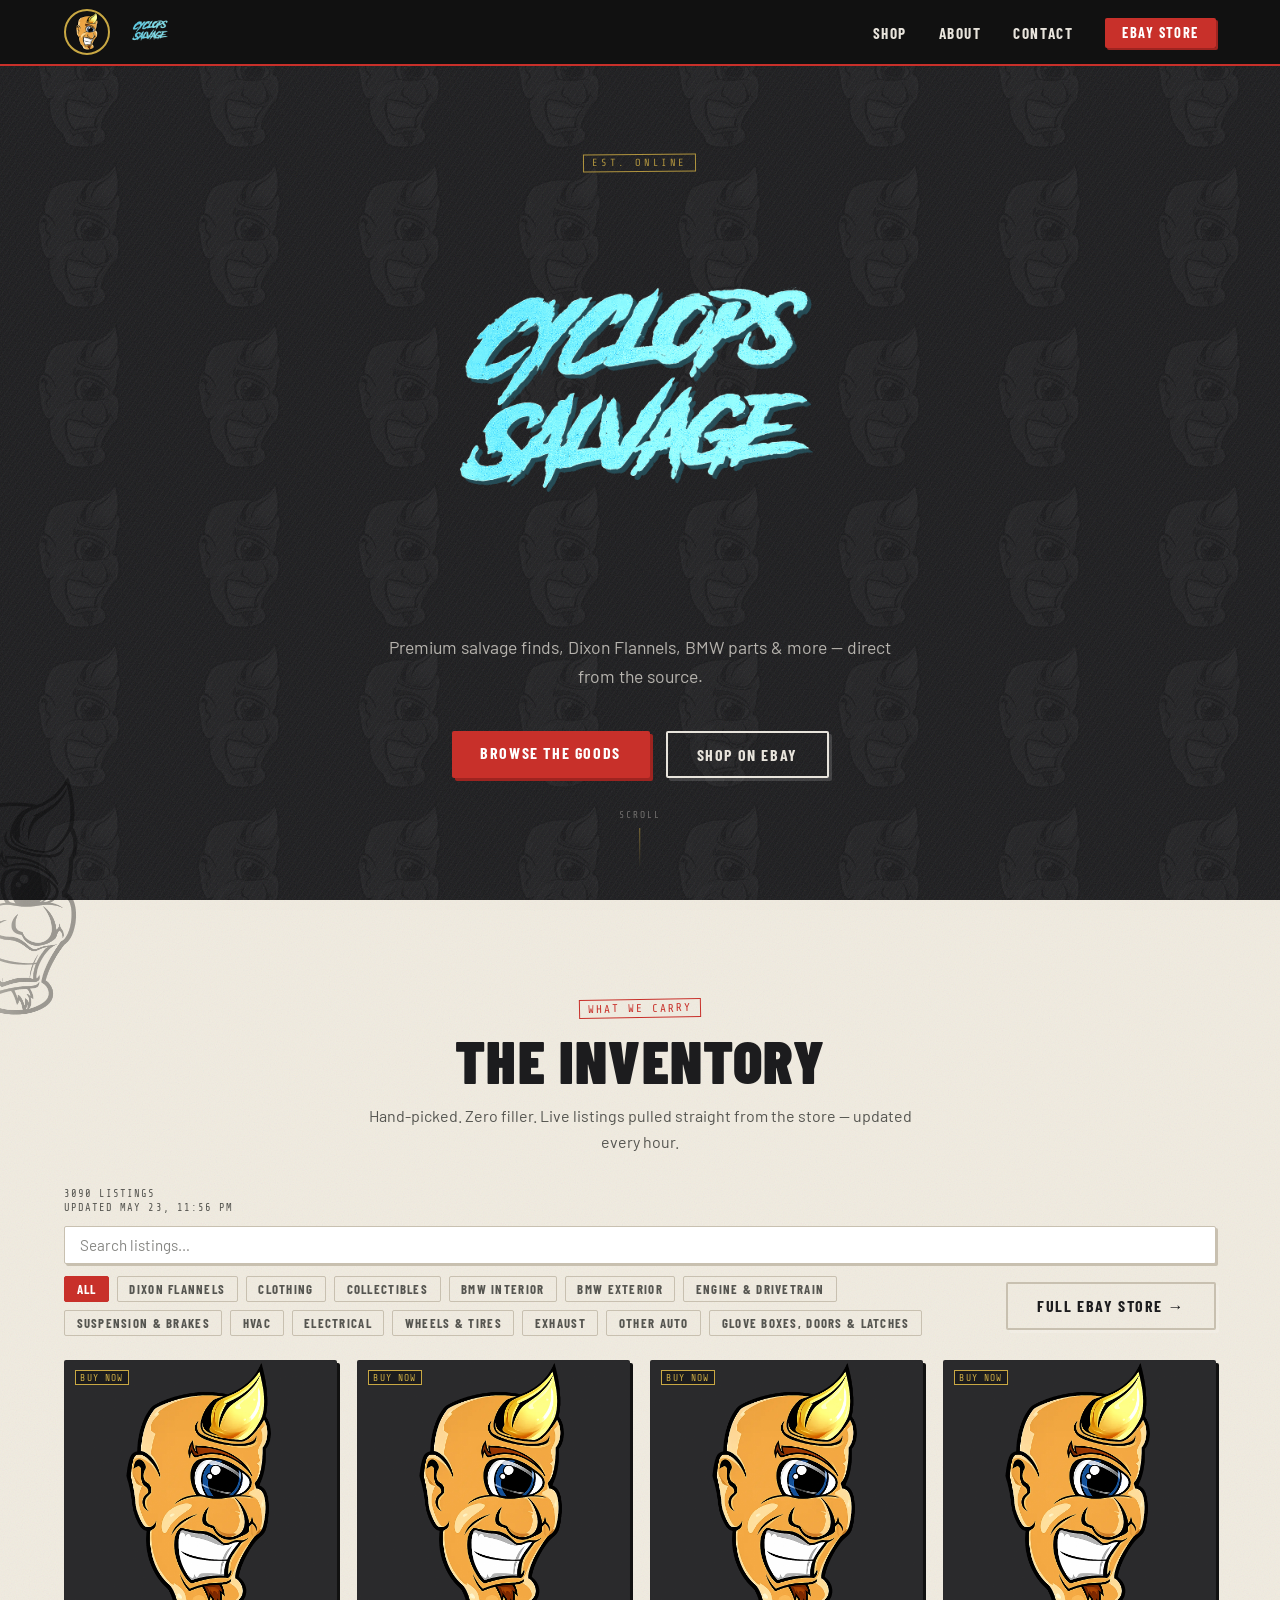
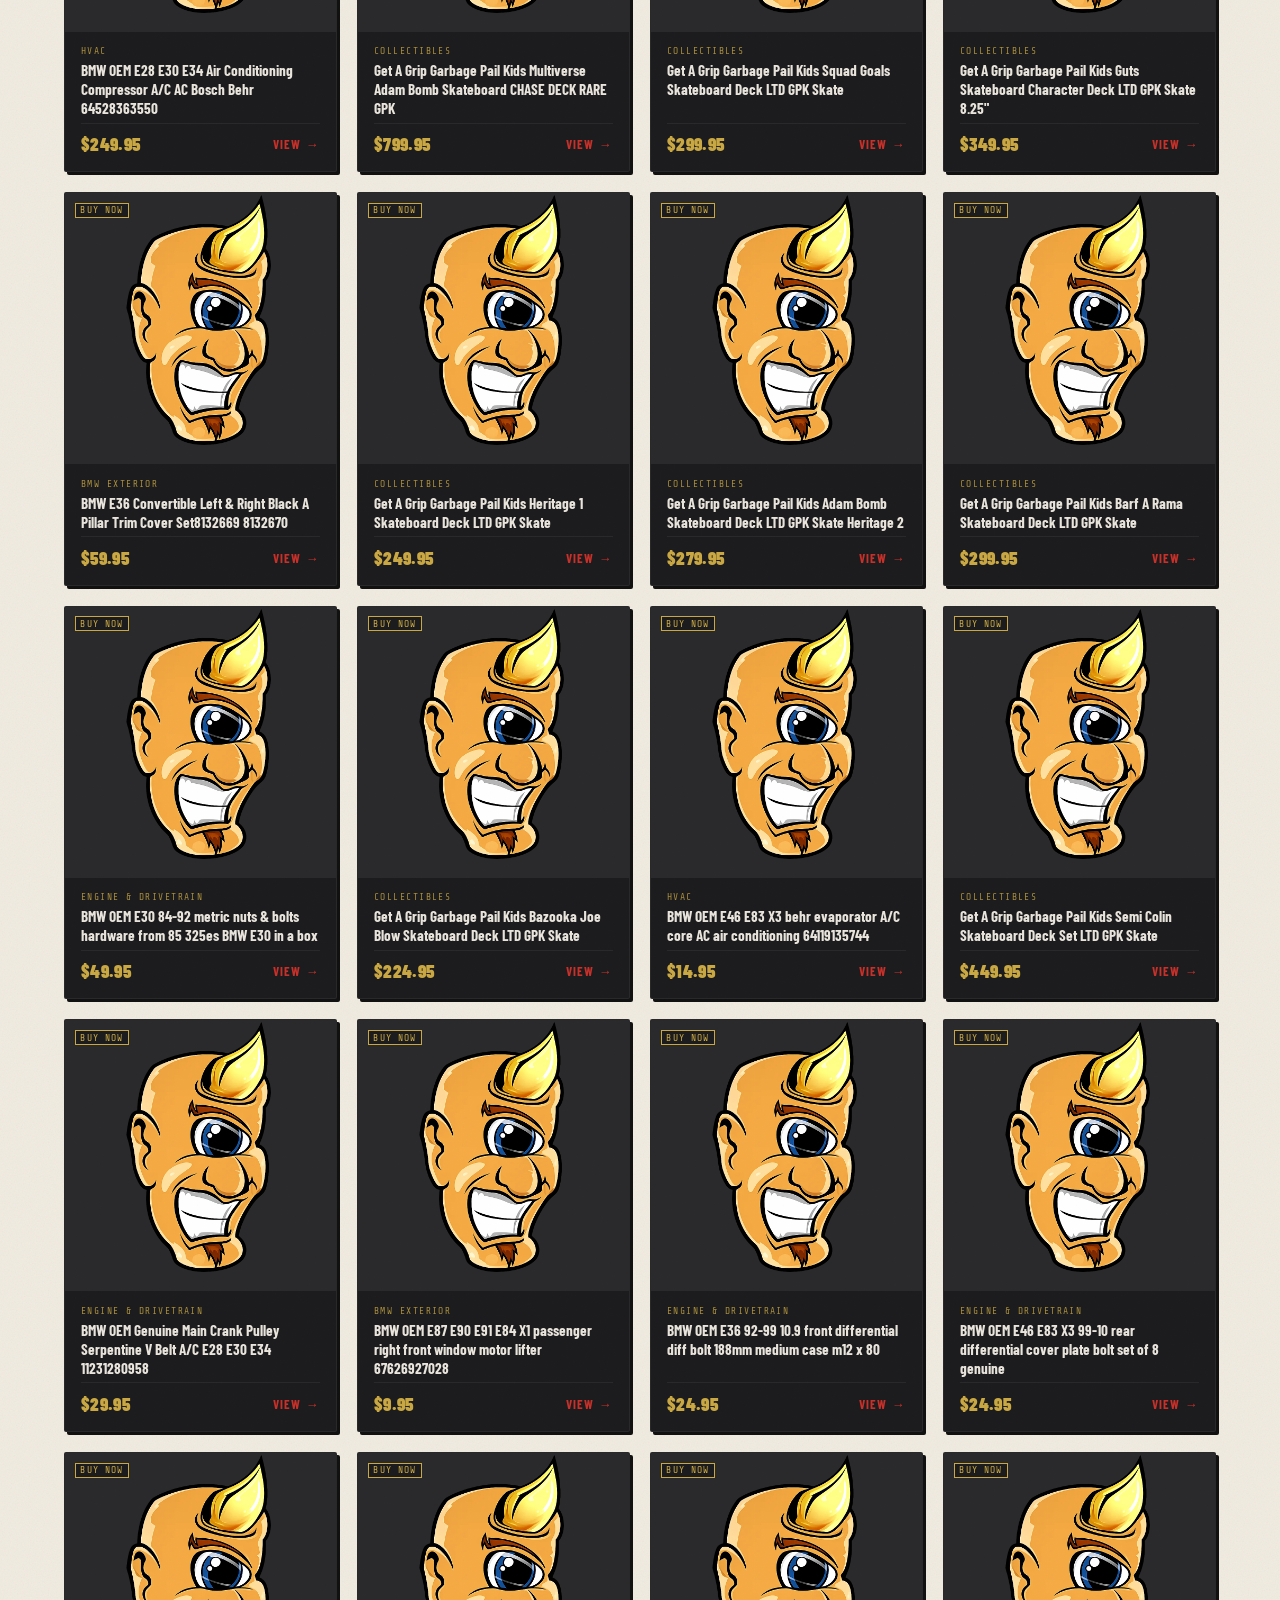
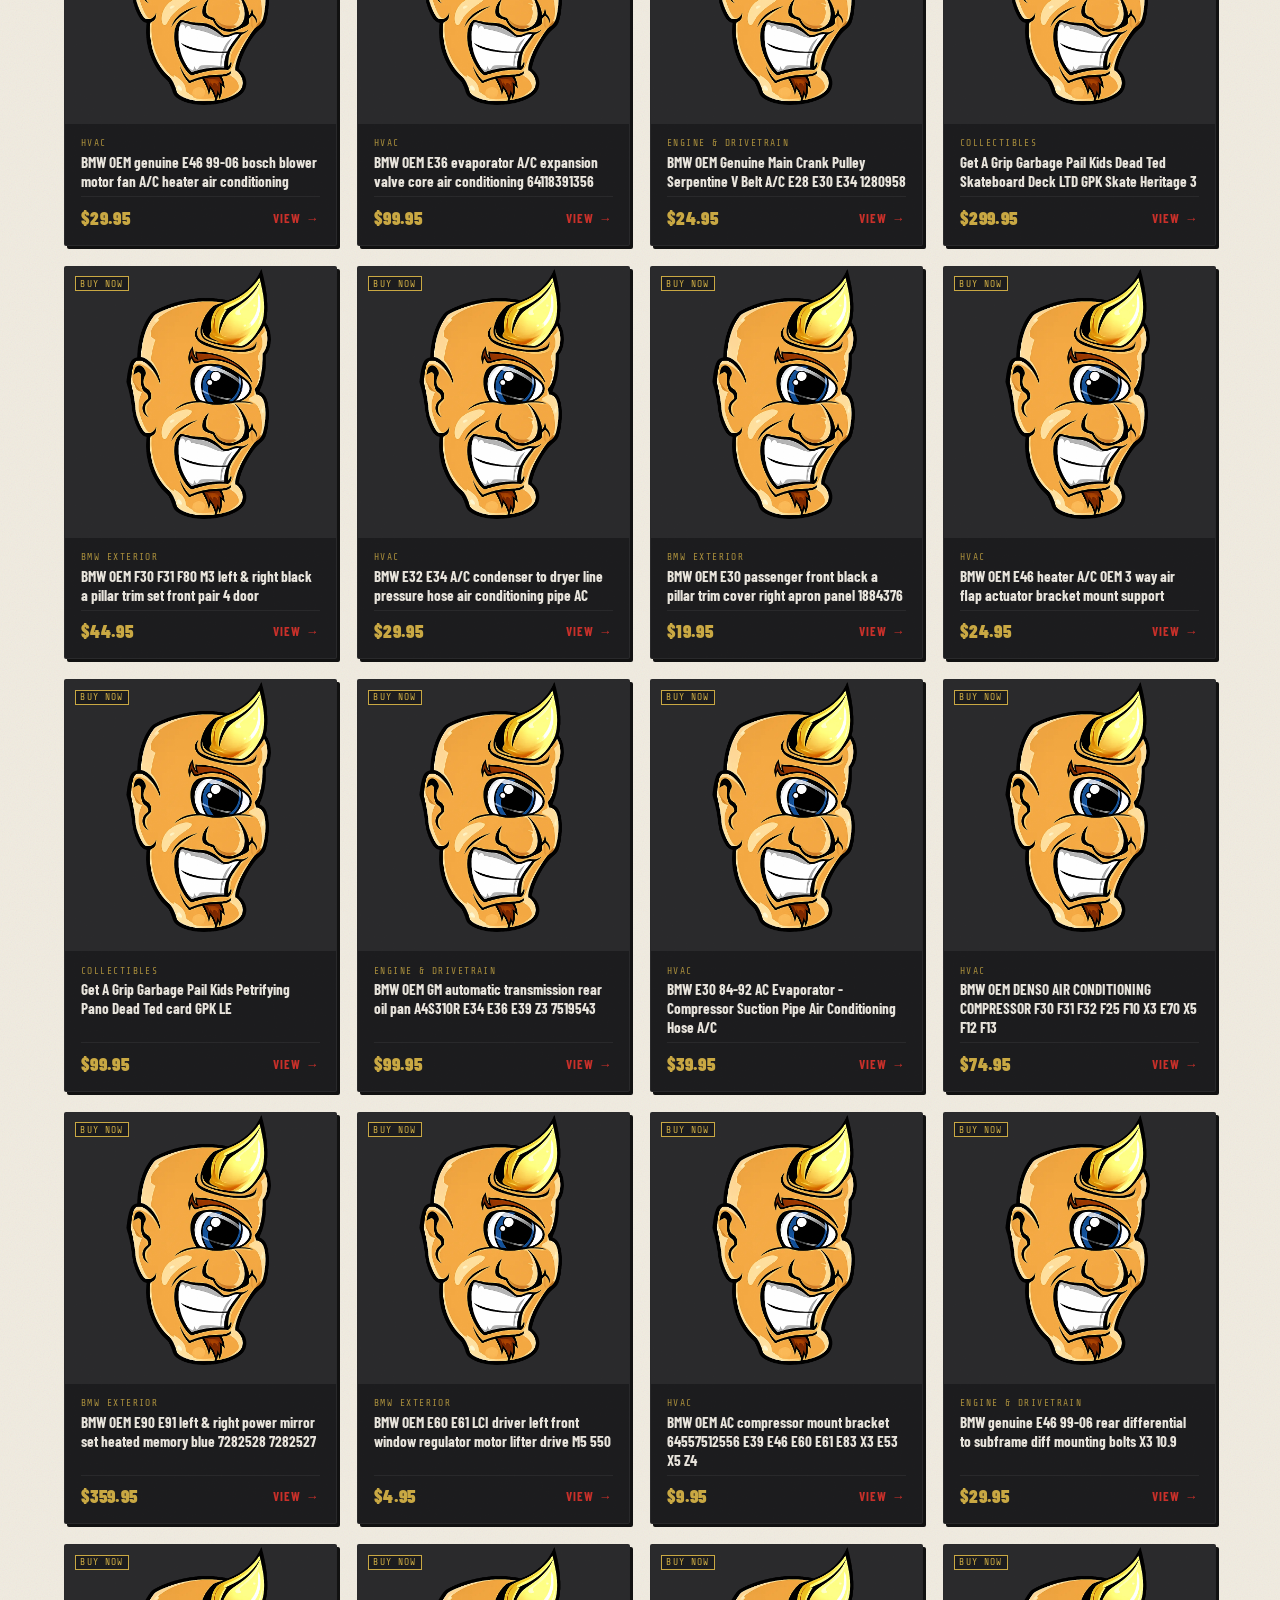
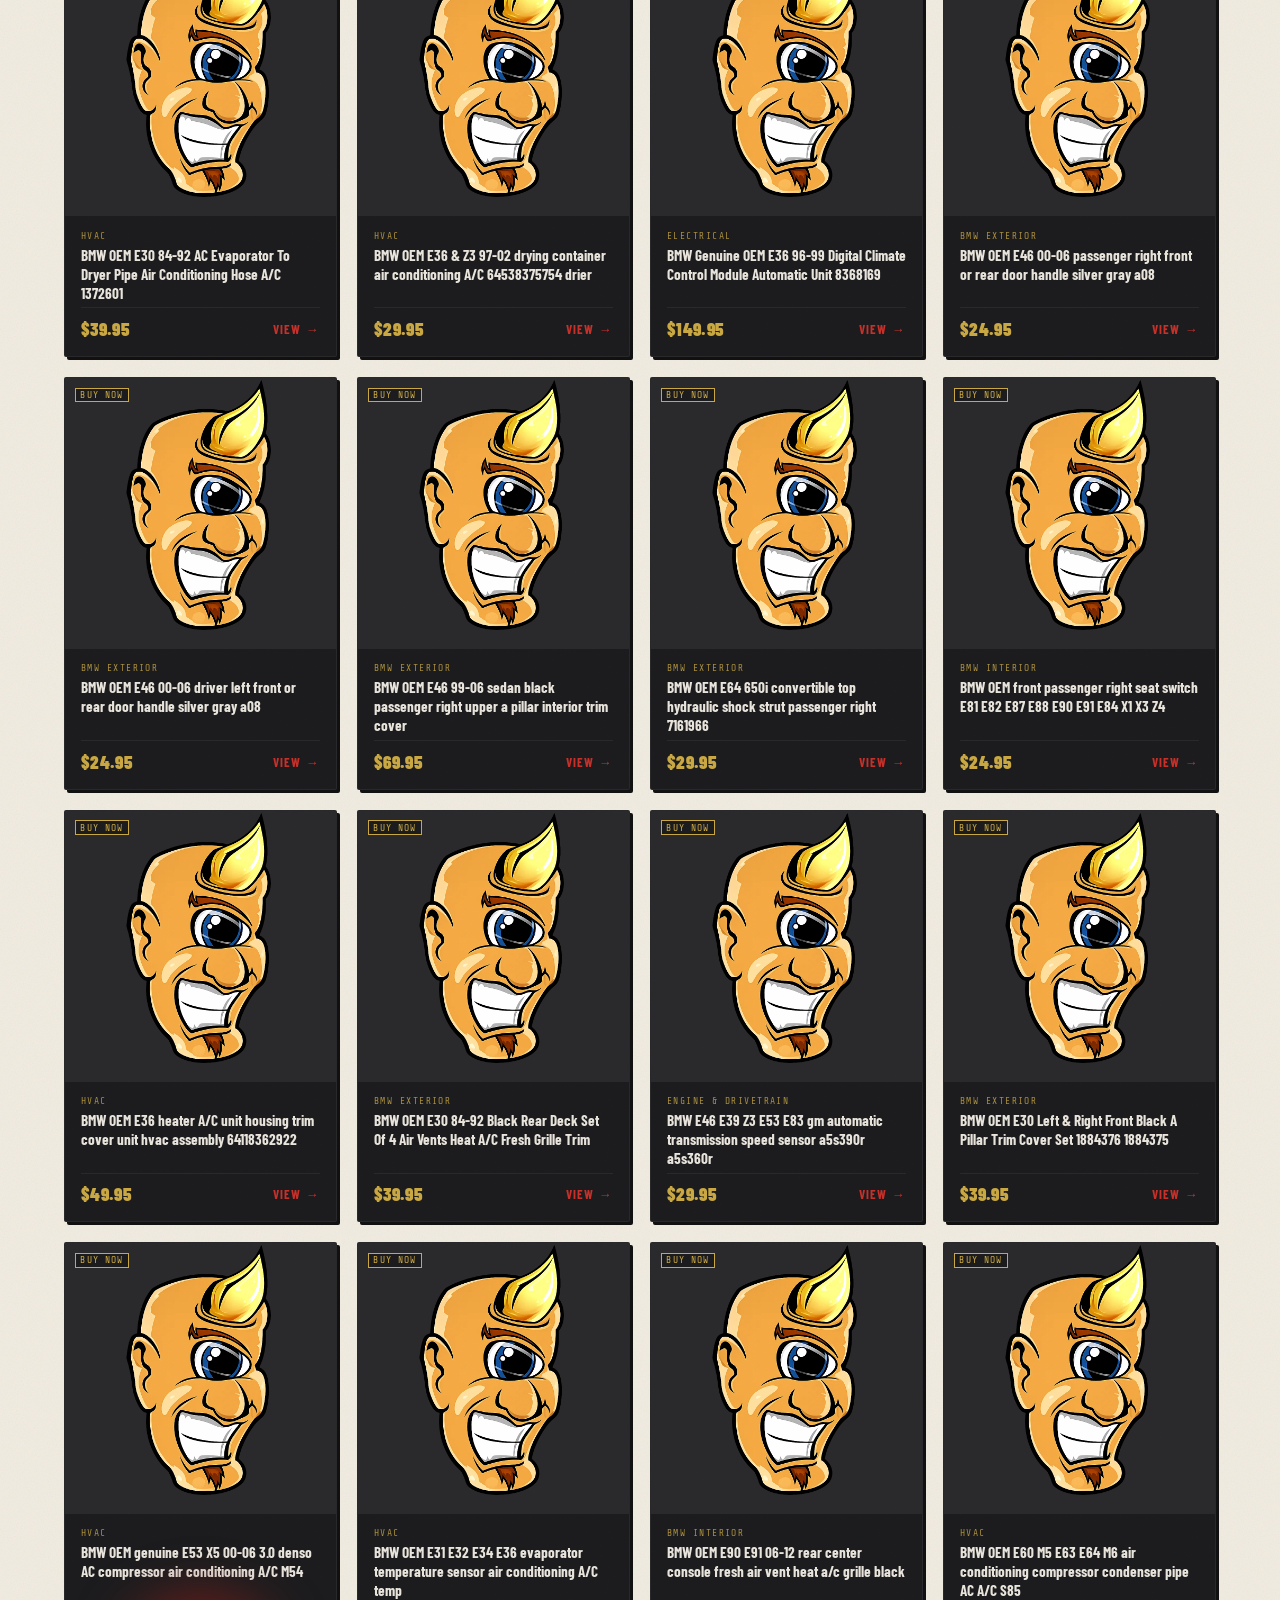
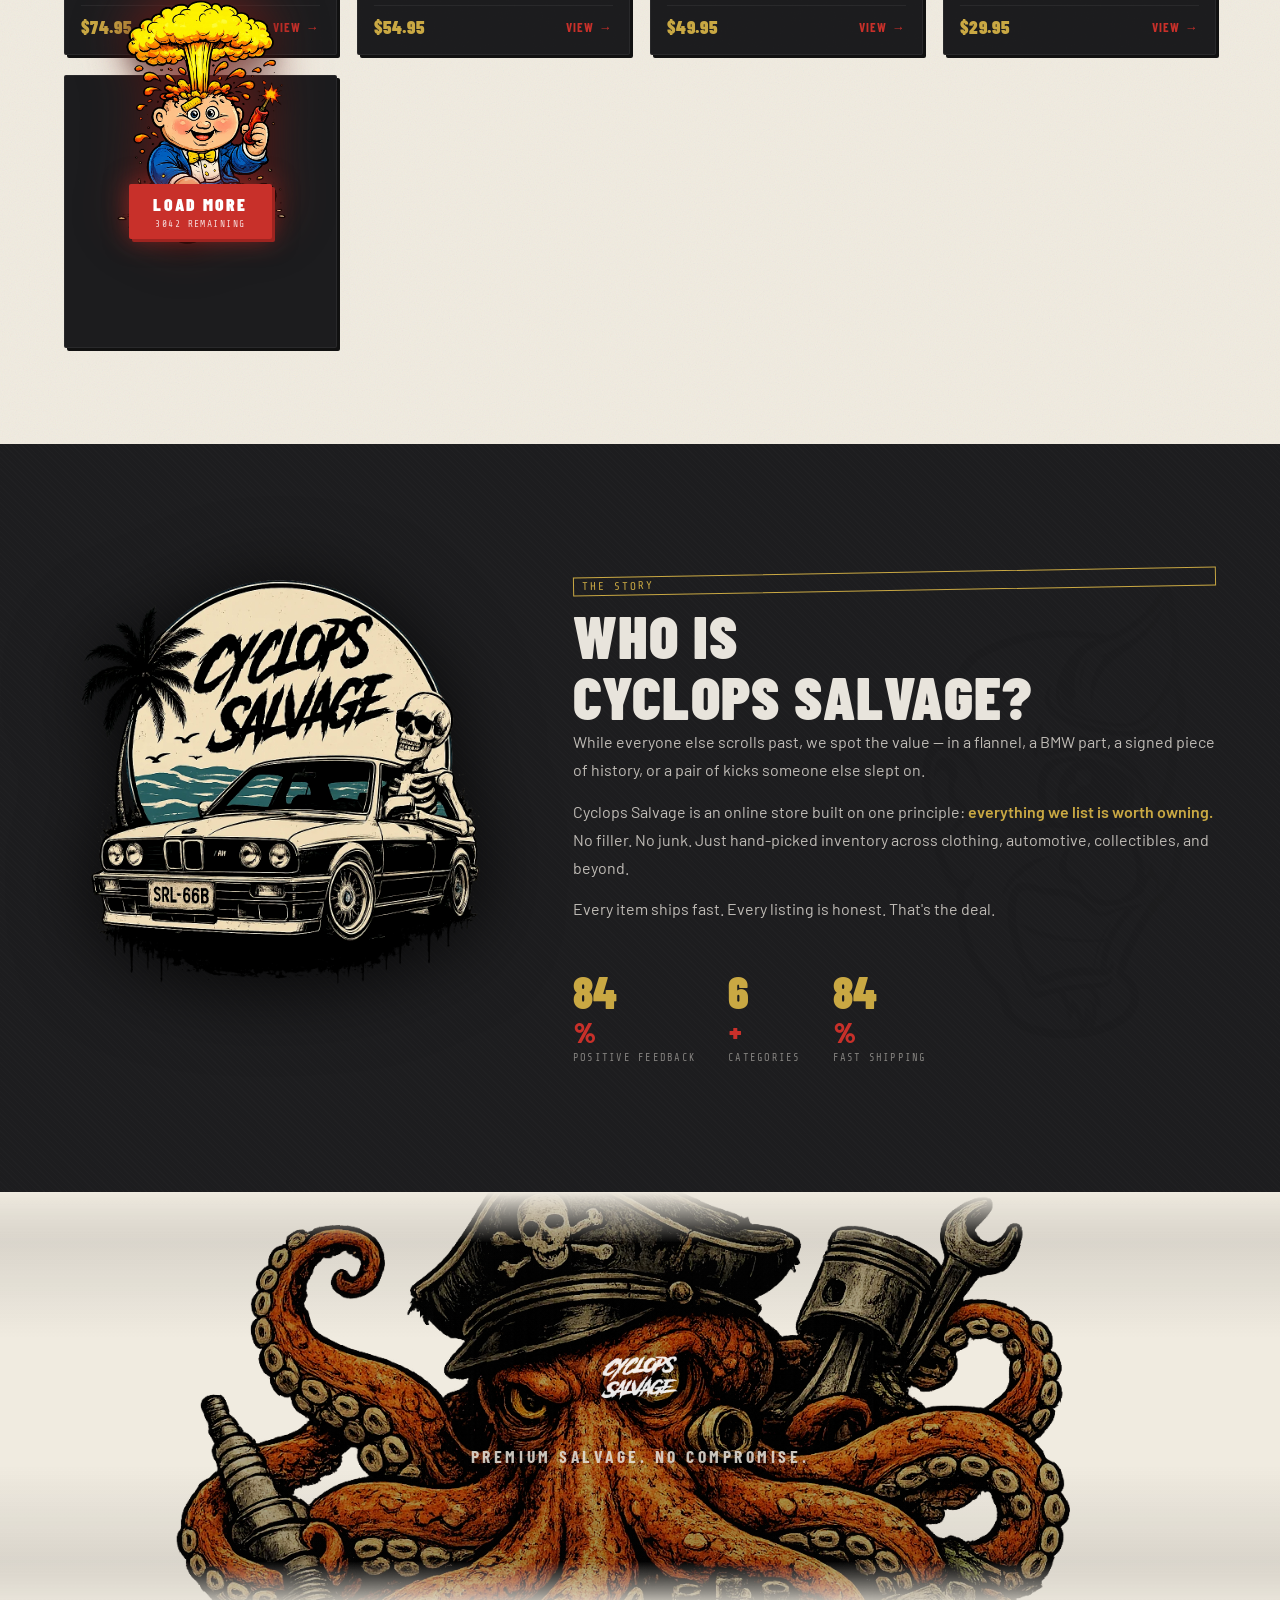
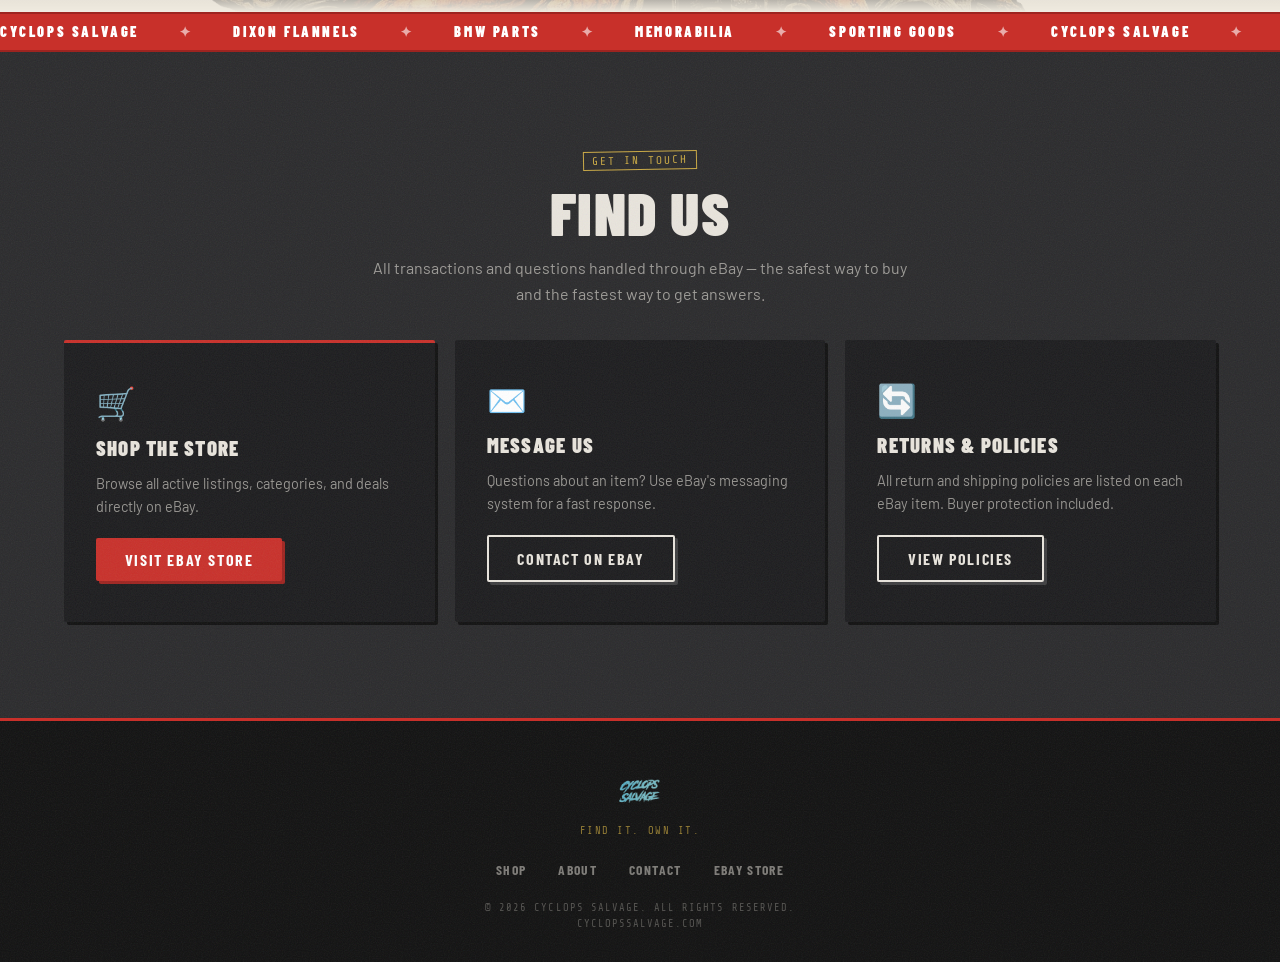
==== commit 6b1b9584: "feat: explosion card as single grid cell, full-opacity baby bursting upward - Remove faded backgroun" ====
--- a/index.html
+++ b/index.html
@@ -87,13 +87,8 @@
         <a href="https://www.ebay.com/str/cyclopssalvage" target="_blank" rel="noopener" class="btn btn--ghost listings-ebay-btn">Full eBay Store →</a>
       </div>
 
-      <div class="listings-grid-wrap">
-        <div class="listings-grid" id="listingsGrid">
-          <!-- populated by main.js from listings.json -->
-        </div>
-        <div class="shop__gpk" aria-hidden="true">
-          <img src="images/art-gpk-color.webp" alt="" class="shop__gpk-img" />
-        </div>
+      <div class="listings-grid" id="listingsGrid">
+        <!-- populated by main.js from listings.json -->
       </div>
     </div>
   </section>
--- a/css/styles.css
+++ b/css/styles.css
@@ -430,7 +430,7 @@
   position: relative;
   padding: var(--section-pad);
   background: var(--c-paper);
-  overflow: clip;
+  overflow: visible;
 }
 /* left cyclops peek */
 .shop__peek {
@@ -464,34 +464,6 @@
 }
 @media (max-width: 1100px) {
   .shop__peek { display: none; }
-}
-
-/* wrapper so the baby positions relative to the grid area */
-.listings-grid-wrap {
-  position: relative;
-}
-
-/* GPK baby — bottom-right of the grid, behind listing cards */
-.shop__gpk {
-  position: absolute;
-  bottom: 0;
-  right: -1.5rem;
-  width: 560px;
-  pointer-events: none;
-  z-index: 0;
-}
-.shop__gpk-img {
-  width: 100%;
-  height: auto;
-  display: block;
-  opacity: 0.42;
-  transform: scaleX(-1);
-  filter: drop-shadow(-8px 8px 40px rgba(0,0,0,0.4));
-  -webkit-mask-image: linear-gradient(to top, black 40%, transparent 85%);
-  mask-image: linear-gradient(to top, black 40%, transparent 85%);
-}
-@media (max-width: 900px) {
-  .shop__gpk { display: none; }
 }
 
 /* ensure shop content sits above background art */
@@ -1209,26 +1181,32 @@
 
 /* ── Load More — explosion card ──────────────────────────── */
 .load-more-explosion {
-  grid-column: 1 / -1;
-  position: relative;
-  min-height: 340px;
+  /* single grid cell — no grid-column span */
+  position: relative;
+  background: var(--c-dark);
+  border: 1px solid rgba(255,255,255,0.06);
+  border-radius: var(--radius);
+  box-shadow: 3px 3px 0 var(--c-black);
+  /* same aspect ratio as listing cards */
+  aspect-ratio: 1 / 1;
   display: flex;
   align-items: center;
   justify-content: center;
-  overflow: hidden;
-  border-radius: var(--radius);
+  /* allow baby to burst upward out of card */
+  overflow: visible;
 }
 .load-more-explosion__art {
   position: absolute;
-  bottom: -20px;
+  bottom: -10px;
   left: 50%;
   transform: translateX(-50%);
-  width: 480px;
-  max-width: 100%;
+  /* wider than the card so it bursts out */
+  width: 130%;
   height: auto;
-  opacity: 0.9;
-  filter: drop-shadow(0 0 40px rgba(200,48,42,0.4));
+  opacity: 1;
+  filter: drop-shadow(0 -8px 24px rgba(200,48,42,0.5)) drop-shadow(0 4px 12px rgba(0,0,0,0.6));
   pointer-events: none;
+  z-index: 1;
 }
 .load-more-explosion__btn {
   position: relative;
@@ -1236,28 +1214,28 @@
   display: flex;
   flex-direction: column;
   align-items: center;
-  gap: 0.3rem;
+  gap: 0.25rem;
   font-family: var(--font-head);
   font-weight: 900;
-  font-size: 2rem;
+  font-size: 1.1rem;
   letter-spacing: 0.12em;
   text-transform: uppercase;
   color: var(--c-white);
   background: var(--c-red);
   border: none;
-  padding: 0.6em 2em;
+  padding: 0.55em 1.4em;
   border-radius: var(--radius);
   cursor: pointer;
-  box-shadow: 4px 4px 0 var(--c-red-dark), 0 0 40px rgba(200,48,42,0.5);
+  box-shadow: 3px 3px 0 var(--c-red-dark), 0 0 24px rgba(200,48,42,0.6);
   transition: transform 0.15s, box-shadow 0.15s, background 0.15s;
 }
 .load-more-explosion__btn:hover {
   background: var(--c-red-dark);
-  transform: translate(-2px, -2px) scale(1.03);
-  box-shadow: 6px 6px 0 var(--c-red-dark), 0 0 60px rgba(200,48,42,0.7);
+  transform: translate(-2px, -2px) scale(1.05);
+  box-shadow: 5px 5px 0 var(--c-red-dark), 0 0 40px rgba(200,48,42,0.8);
 }
 .load-more-explosion__count {
-  font-size: 0.7rem;
+  font-size: 0.6rem;
   font-weight: 400;
   font-family: var(--font-mono);
   letter-spacing: 0.15em;
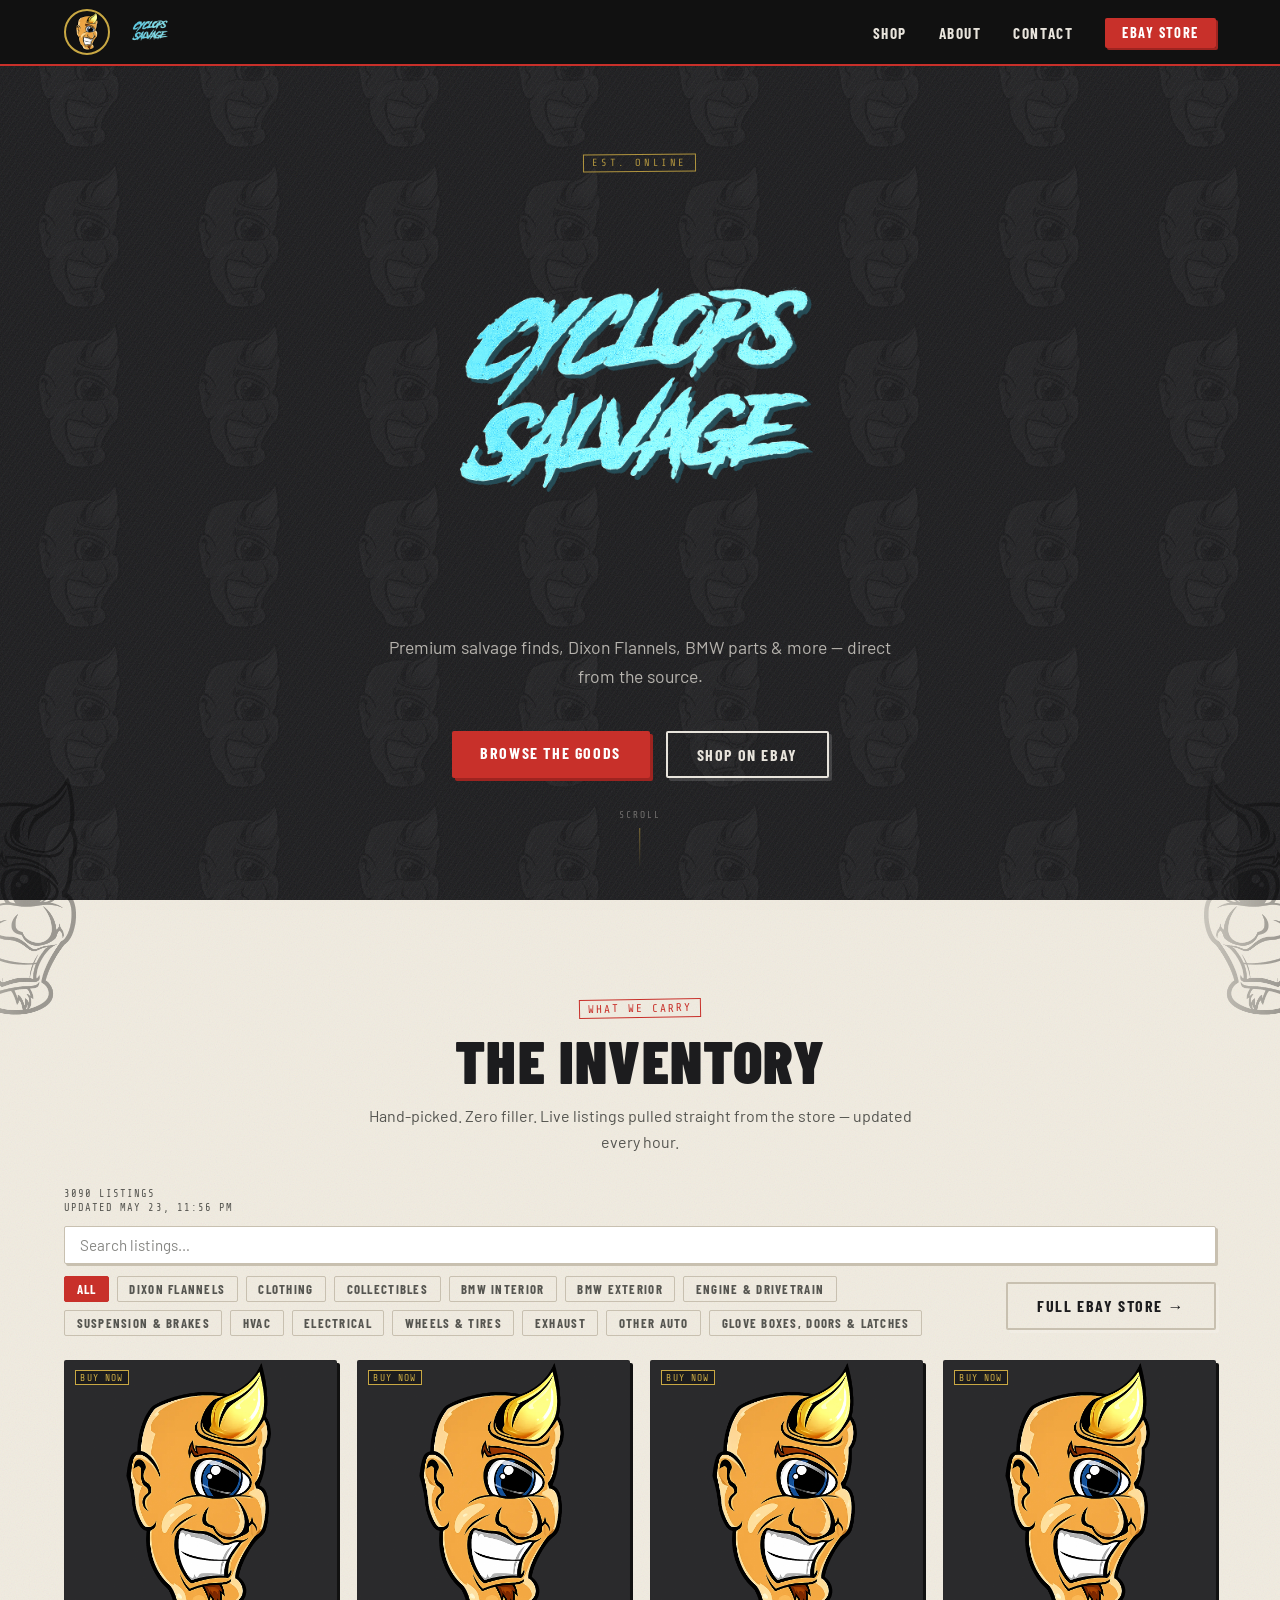
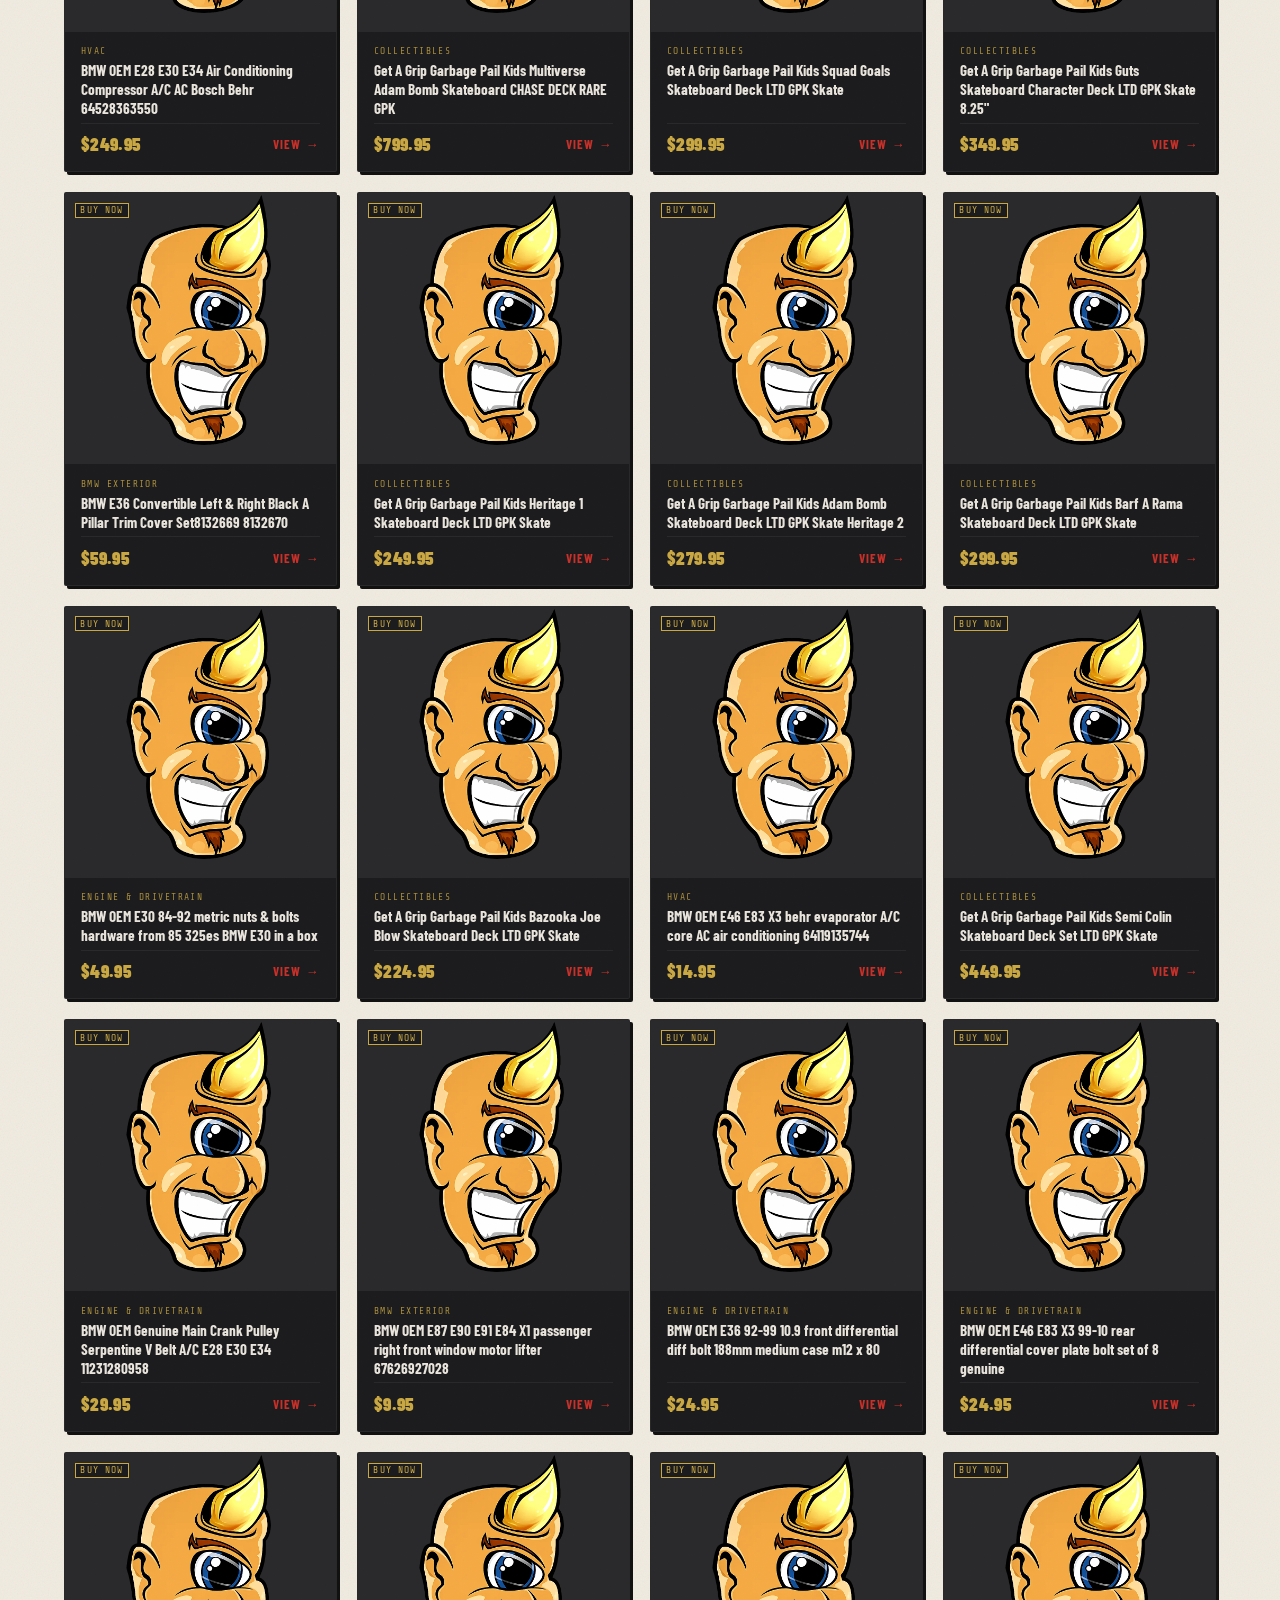
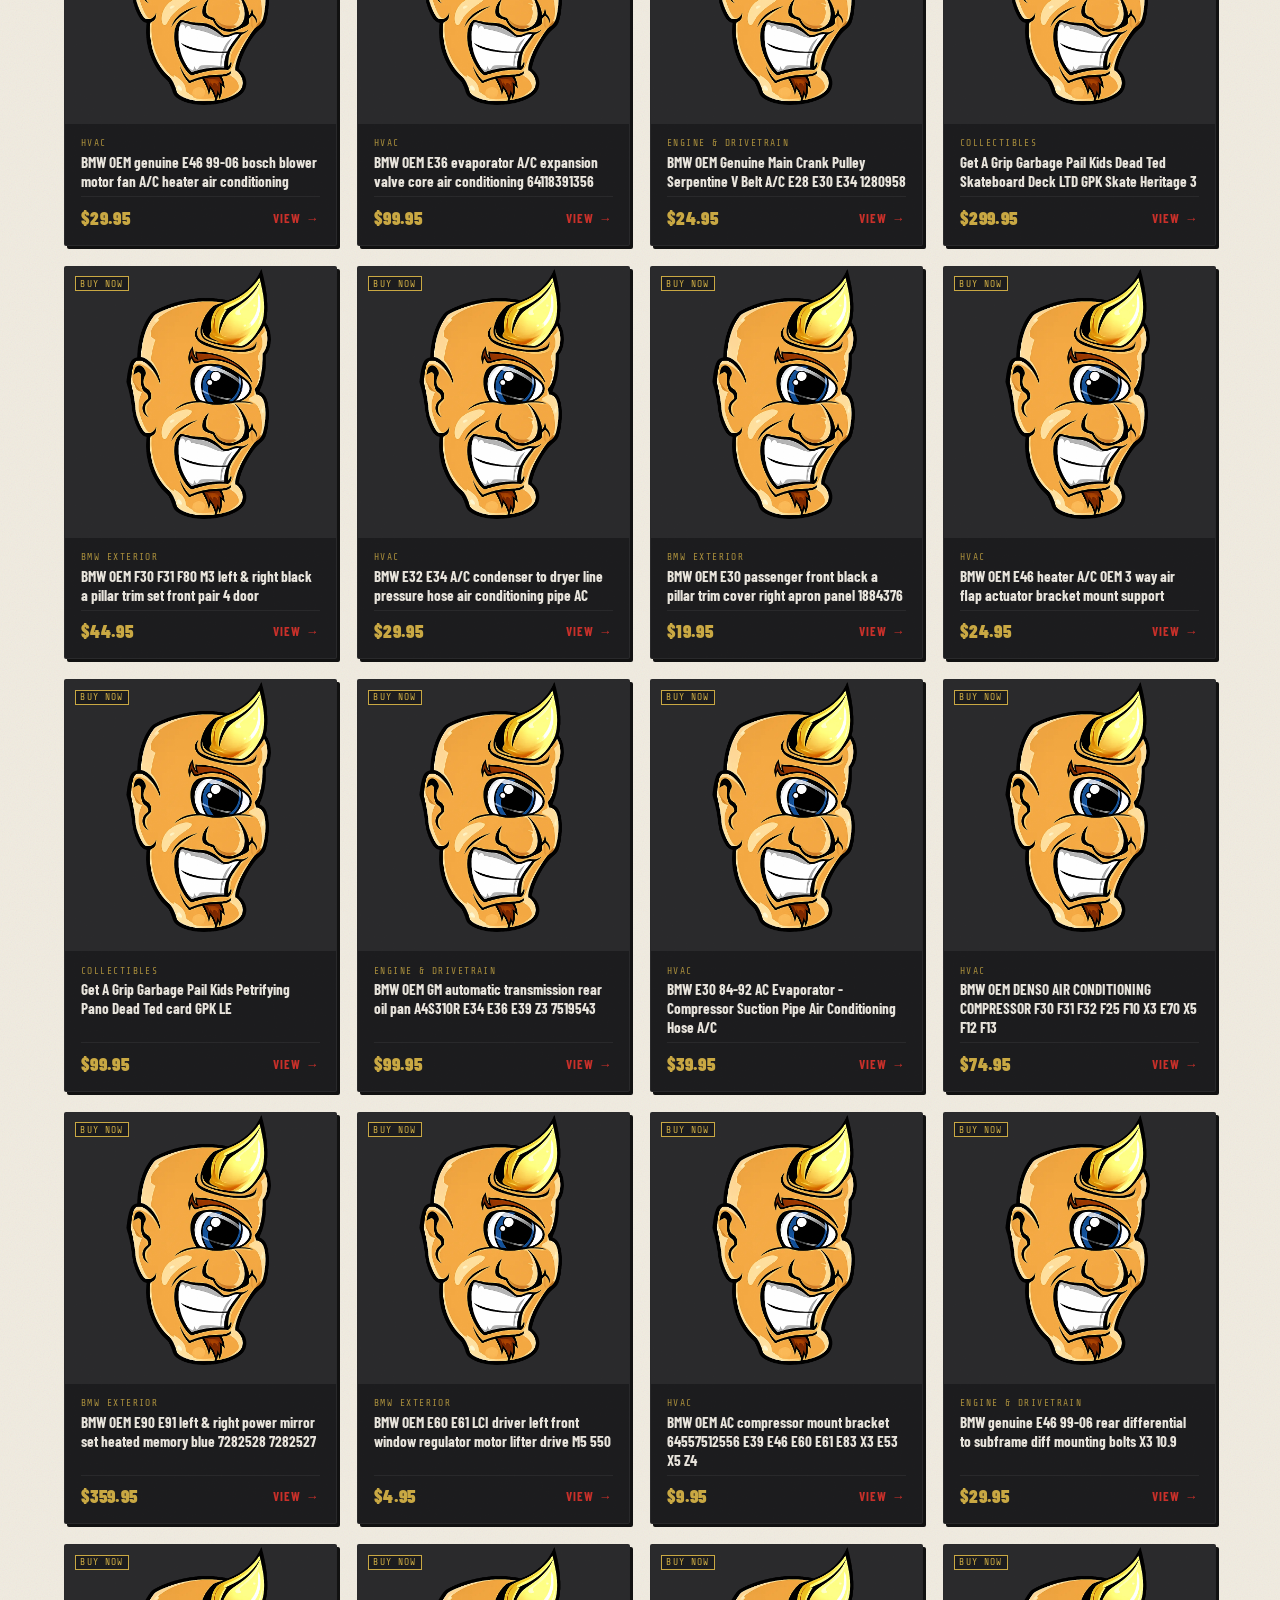
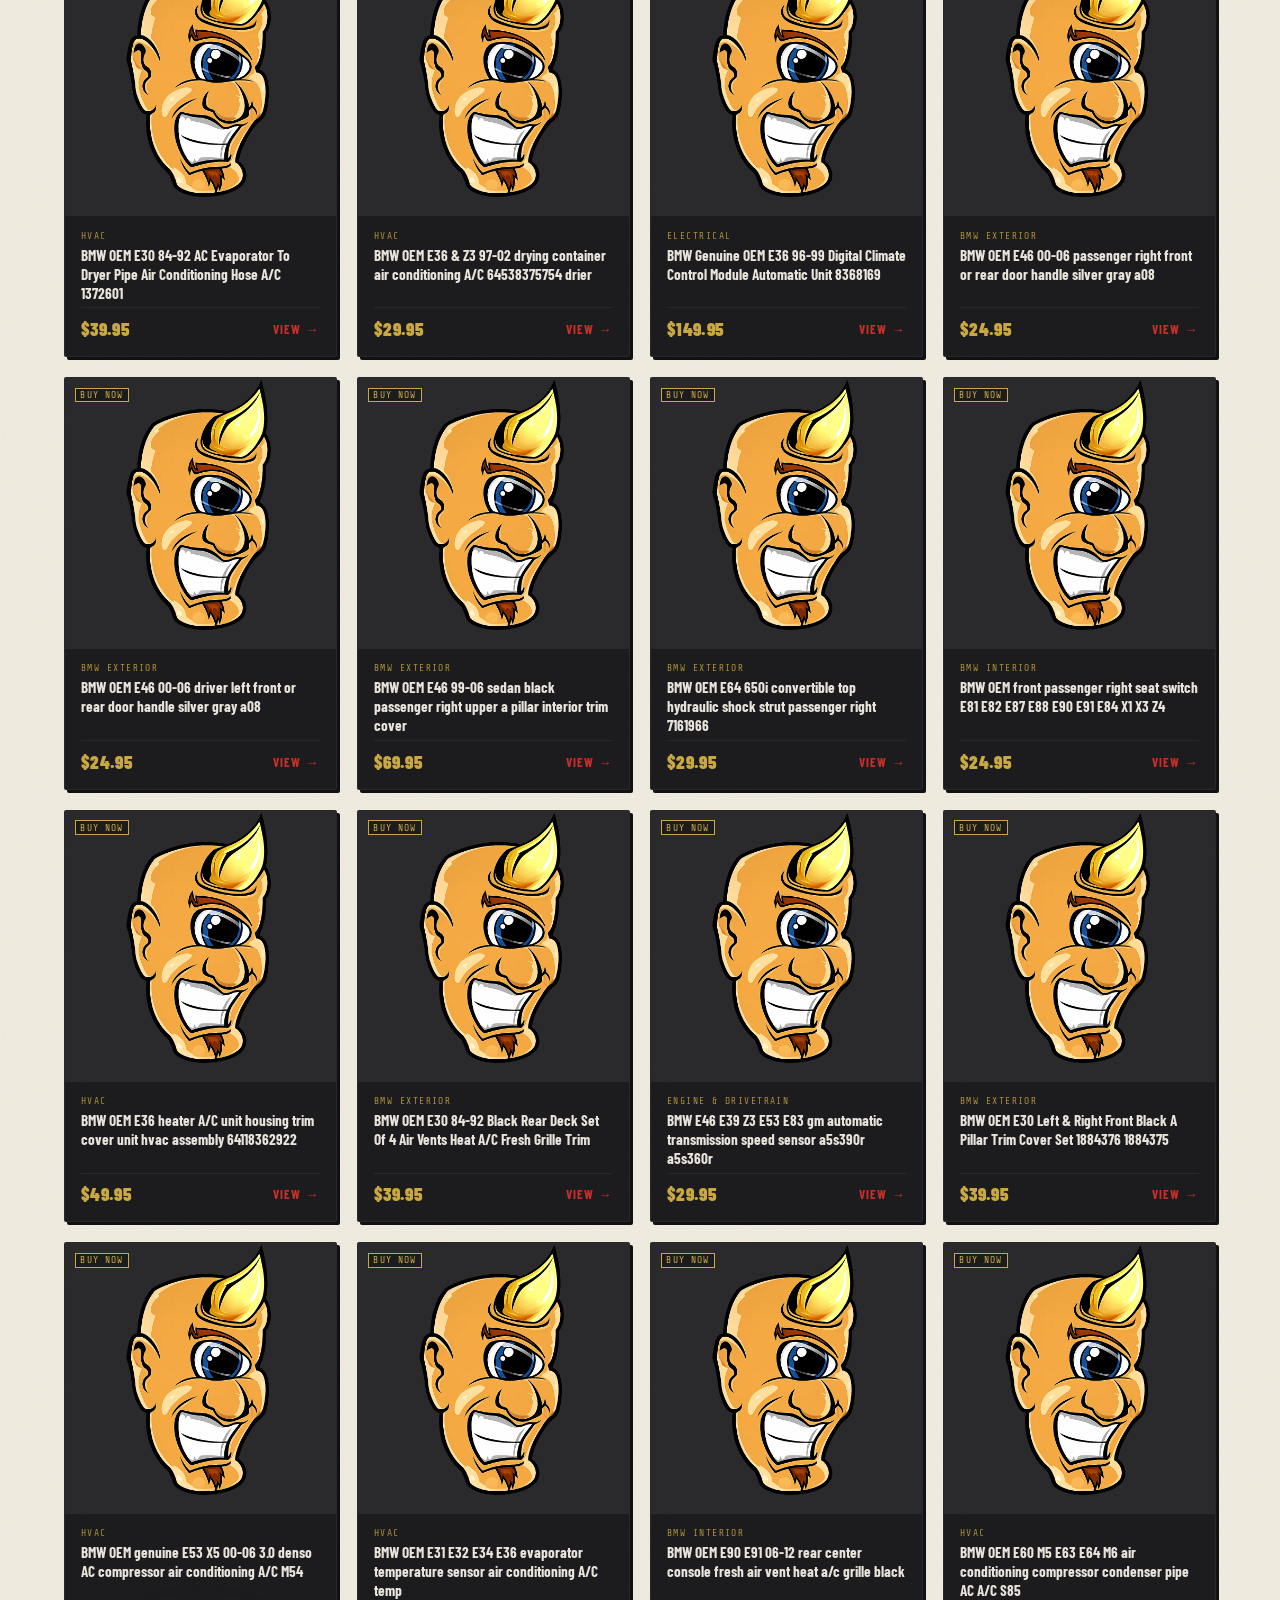
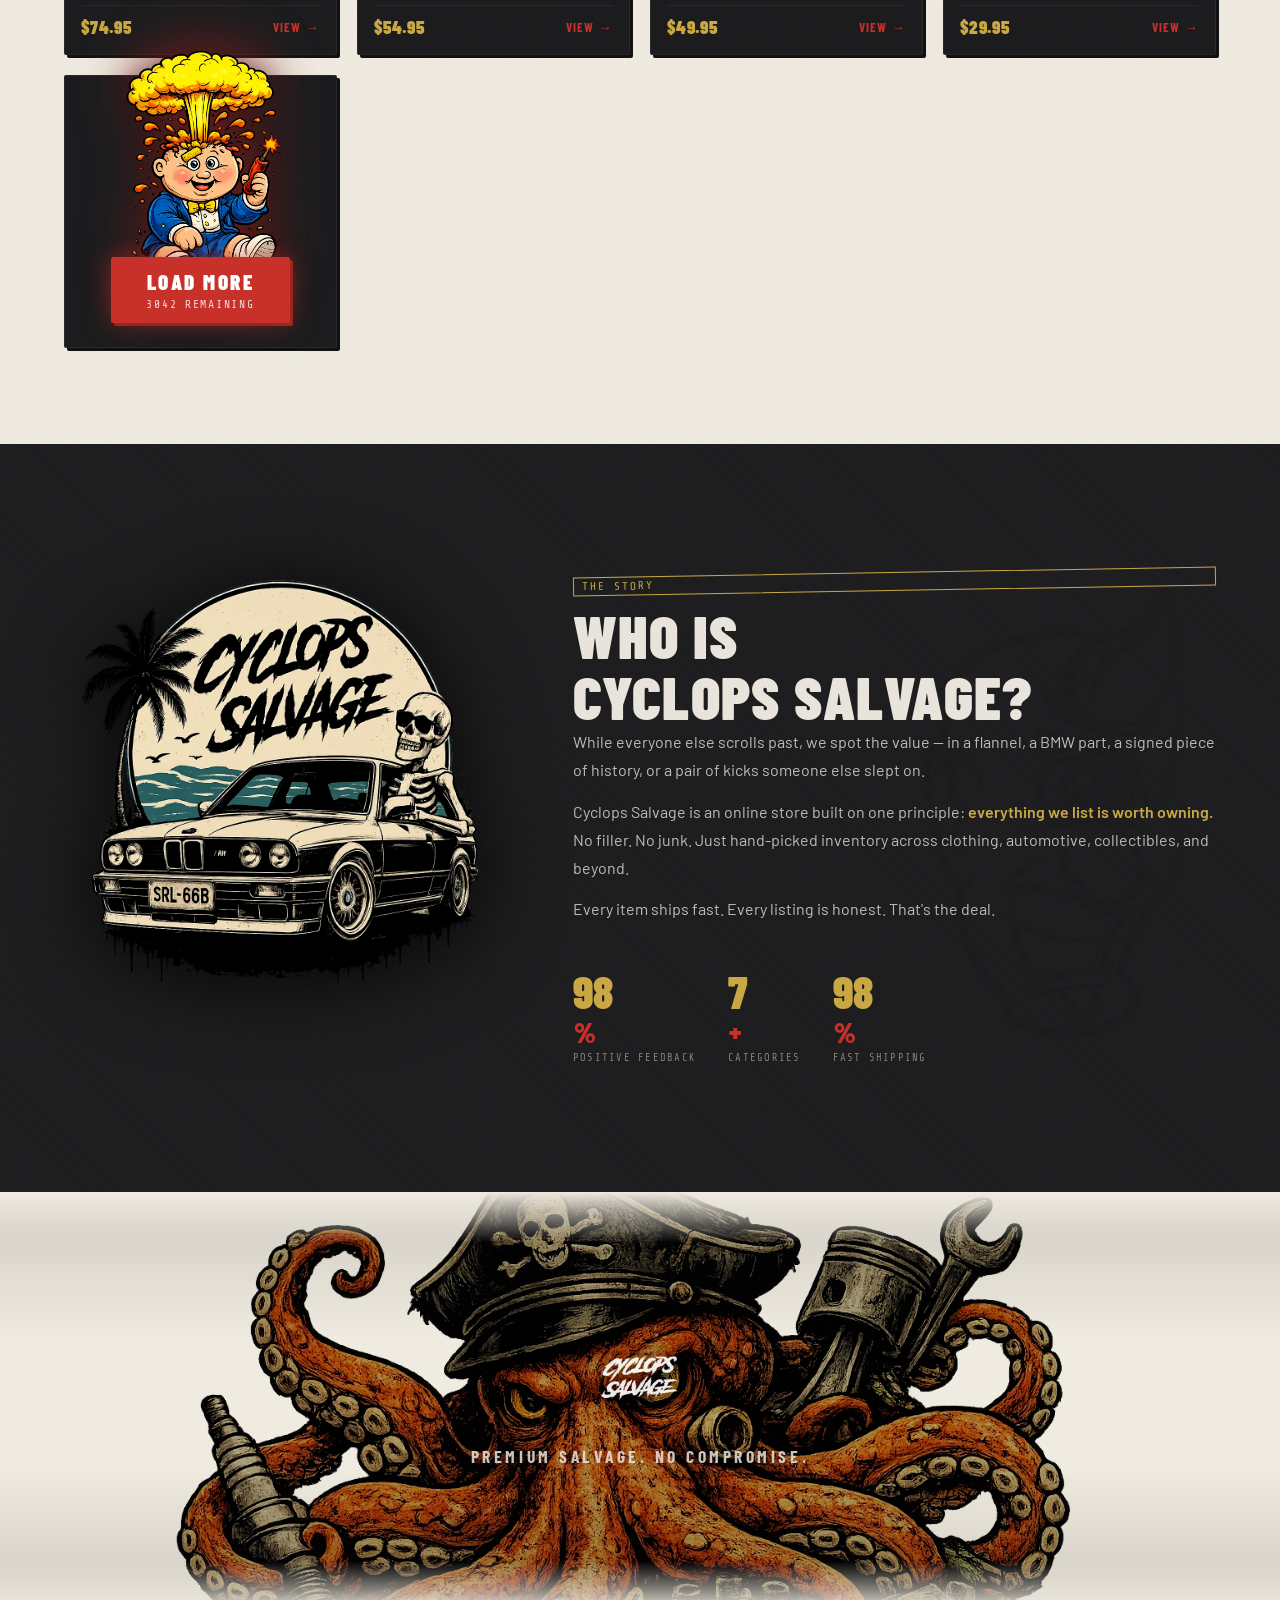
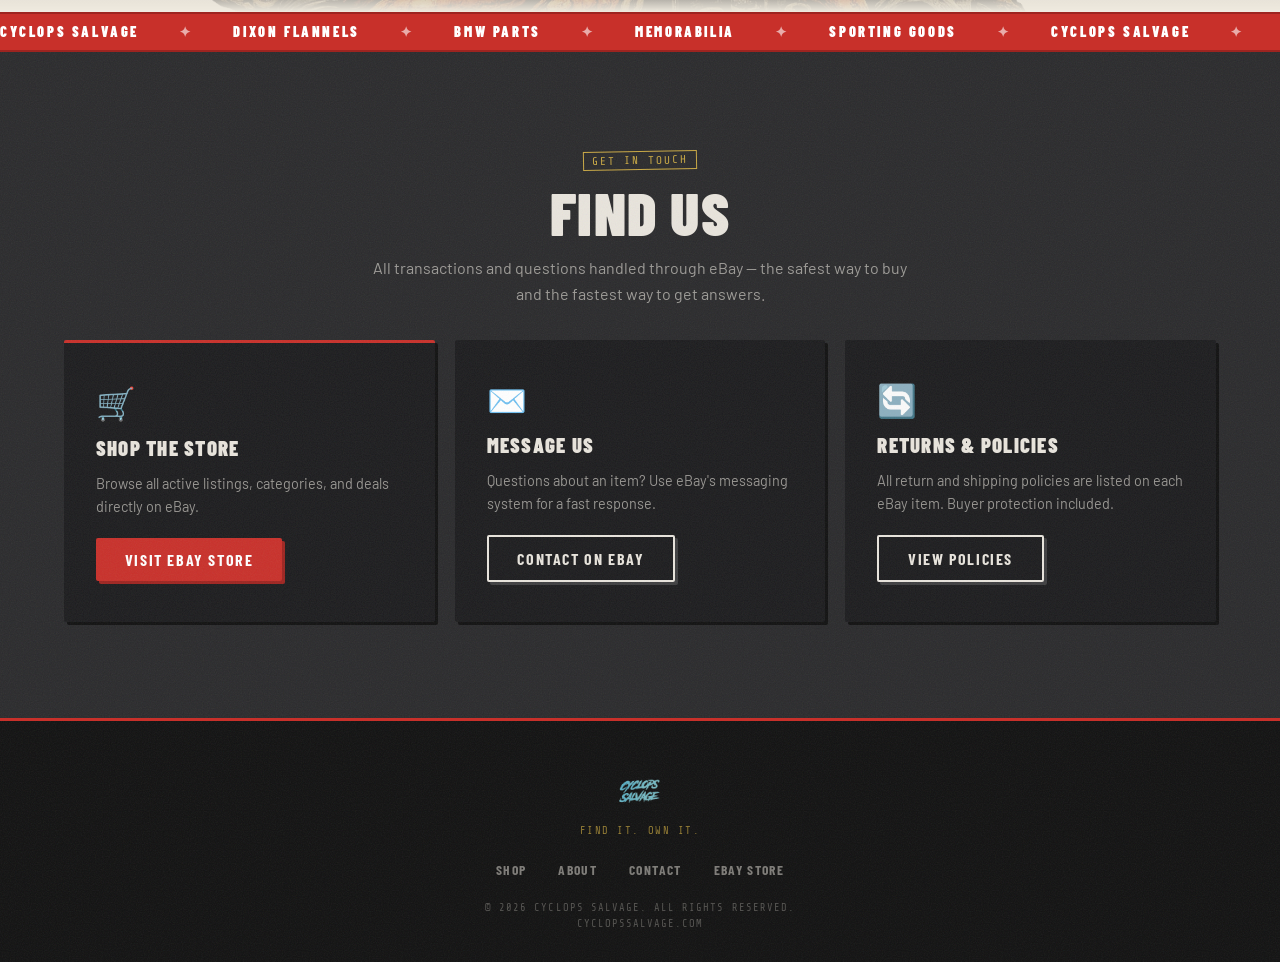
==== commit a2d9caeb: "feat: restore right peeking cyclops on listings section Co-Authored-By: Claude Sonnet 4.6 <noreply@a" ====
--- a/index.html
+++ b/index.html
@@ -57,6 +57,11 @@
   <section class="shop" id="shop">
     <div class="section-texture"></div>
     <div class="shop__peek shop__peek--left" aria-hidden="true">
+      <div class="shop__peek__inner">
+        <img src="images/mascot-outline.webp" alt="" />
+      </div>
+    </div>
+    <div class="shop__peek shop__peek--right" aria-hidden="true">
       <div class="shop__peek__inner">
         <img src="images/mascot-outline.webp" alt="" />
       </div>
--- a/css/styles.css
+++ b/css/styles.css
@@ -441,7 +441,8 @@
   pointer-events: none;
   z-index: 2;
 }
-.shop__peek--left { left: -120px; }
+.shop__peek--left  { left: -120px; }
+.shop__peek--right { right: -120px; }
 .shop__peek__inner {
   position: sticky;
   top: 50vh;
@@ -457,6 +458,14 @@
 .shop__peek--left img {
   -webkit-mask-image: linear-gradient(to right, transparent 0%, black 55%);
   mask-image: linear-gradient(to right, transparent 0%, black 55%);
+}
+.shop__peek--right img {
+  transform: scaleX(-1);
+  -webkit-mask-image: linear-gradient(to left, transparent 0%, black 55%);
+  mask-image: linear-gradient(to left, transparent 0%, black 55%);
+}
+.shop__peek--right .shop__peek__inner {
+  animation-delay: -2.5s;
 }
 @keyframes peekFloat {
   0%, 100% { transform: translateY(-50%) translateY(0px);   }
@@ -1197,35 +1206,42 @@
 }
 .load-more-explosion__art {
   position: absolute;
-  bottom: -10px;
+  bottom: -60px;
   left: 50%;
   transform: translateX(-50%);
-  /* wider than the card so it bursts out */
-  width: 130%;
+  width: 156%;
   height: auto;
   opacity: 1;
   filter: drop-shadow(0 -8px 24px rgba(200,48,42,0.5)) drop-shadow(0 4px 12px rgba(0,0,0,0.6));
   pointer-events: none;
   z-index: 1;
 }
+.load-more-explosion__btn-wrap {
+  position: absolute;
+  bottom: 1.5rem;
+  left: 0;
+  right: 0;
+  display: flex;
+  justify-content: center;
+  z-index: 2;
+}
 .load-more-explosion__btn {
-  position: relative;
-  z-index: 2;
   display: flex;
   flex-direction: column;
   align-items: center;
   gap: 0.25rem;
   font-family: var(--font-head);
   font-weight: 900;
-  font-size: 1.1rem;
+  font-size: 1.32rem;
   letter-spacing: 0.12em;
   text-transform: uppercase;
   color: var(--c-white);
   background: var(--c-red);
   border: none;
-  padding: 0.55em 1.4em;
+  padding: 0.55em 1.68em;
   border-radius: var(--radius);
   cursor: pointer;
+  white-space: nowrap;
   box-shadow: 3px 3px 0 var(--c-red-dark), 0 0 24px rgba(200,48,42,0.6);
   transition: transform 0.15s, box-shadow 0.15s, background 0.15s;
 }
@@ -1235,7 +1251,7 @@
   box-shadow: 5px 5px 0 var(--c-red-dark), 0 0 40px rgba(200,48,42,0.8);
 }
 .load-more-explosion__count {
-  font-size: 0.6rem;
+  font-size: 0.72rem;
   font-weight: 400;
   font-family: var(--font-mono);
   letter-spacing: 0.15em;
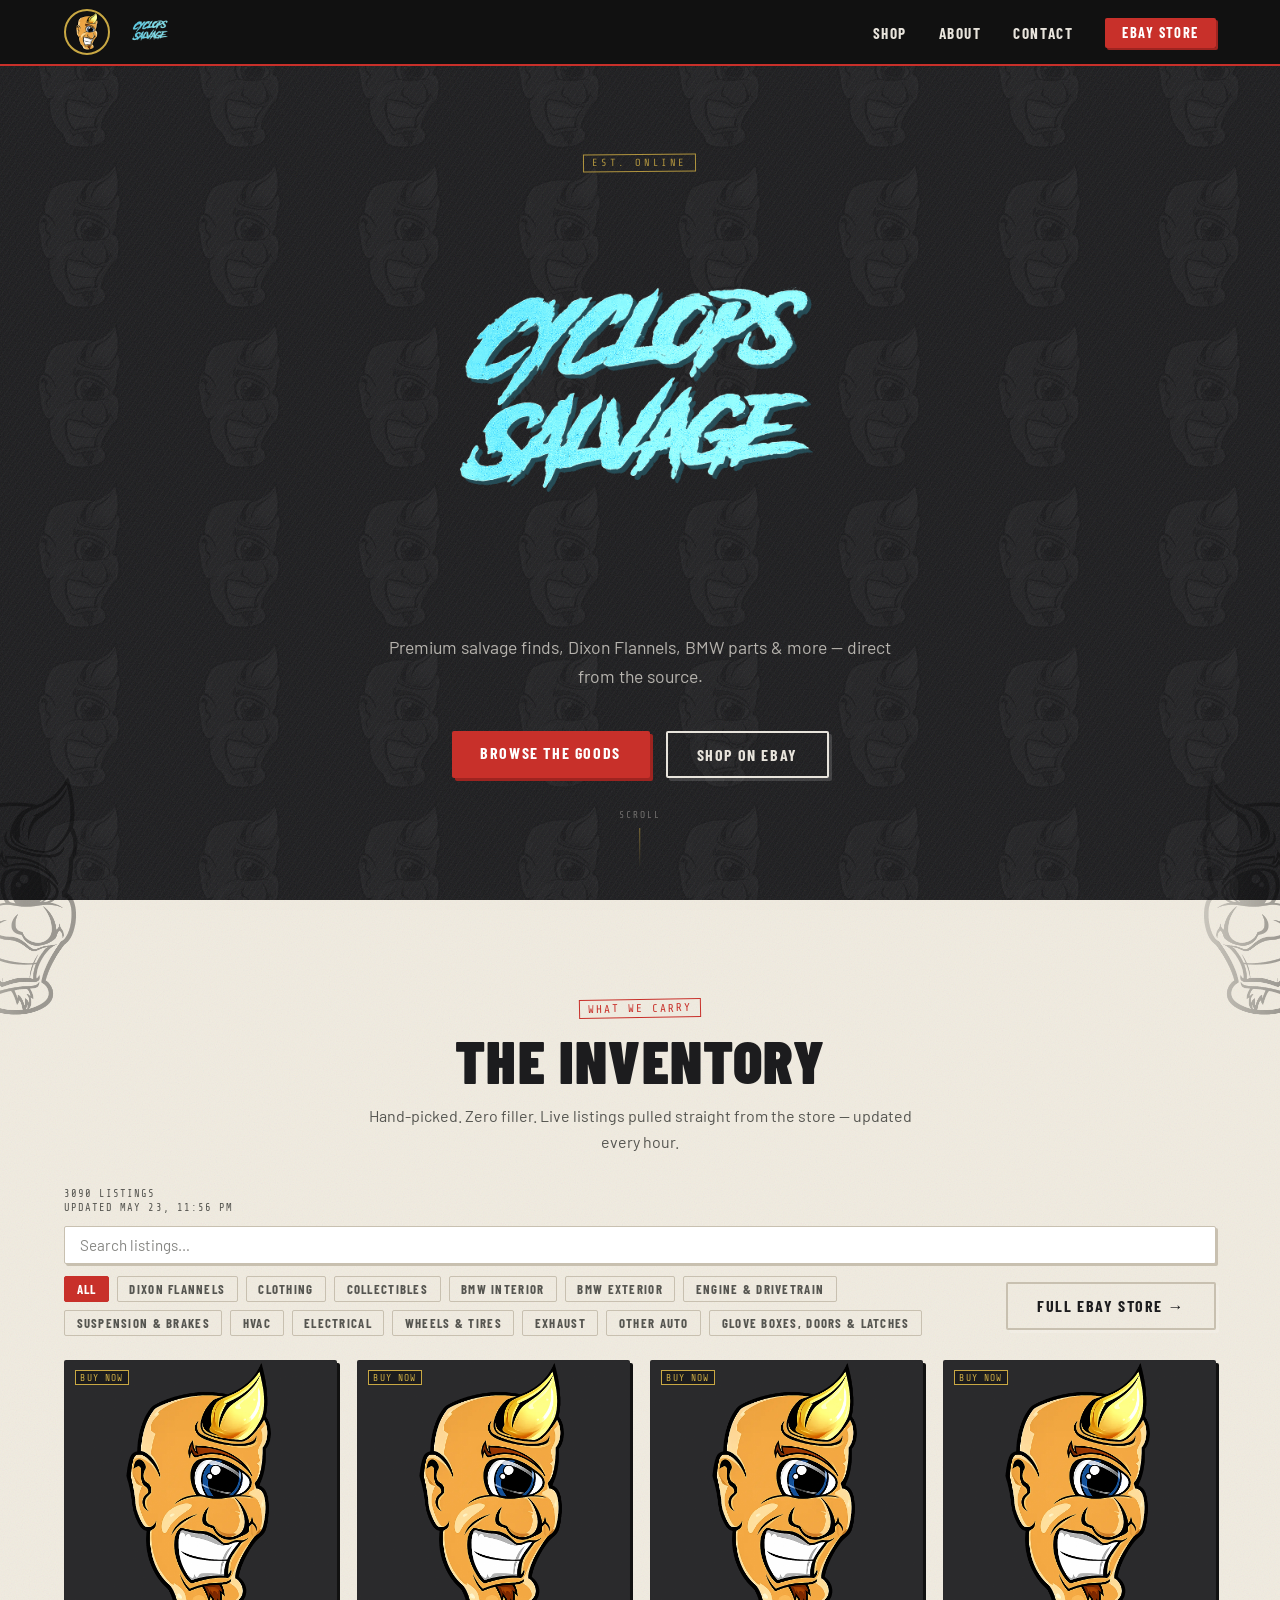
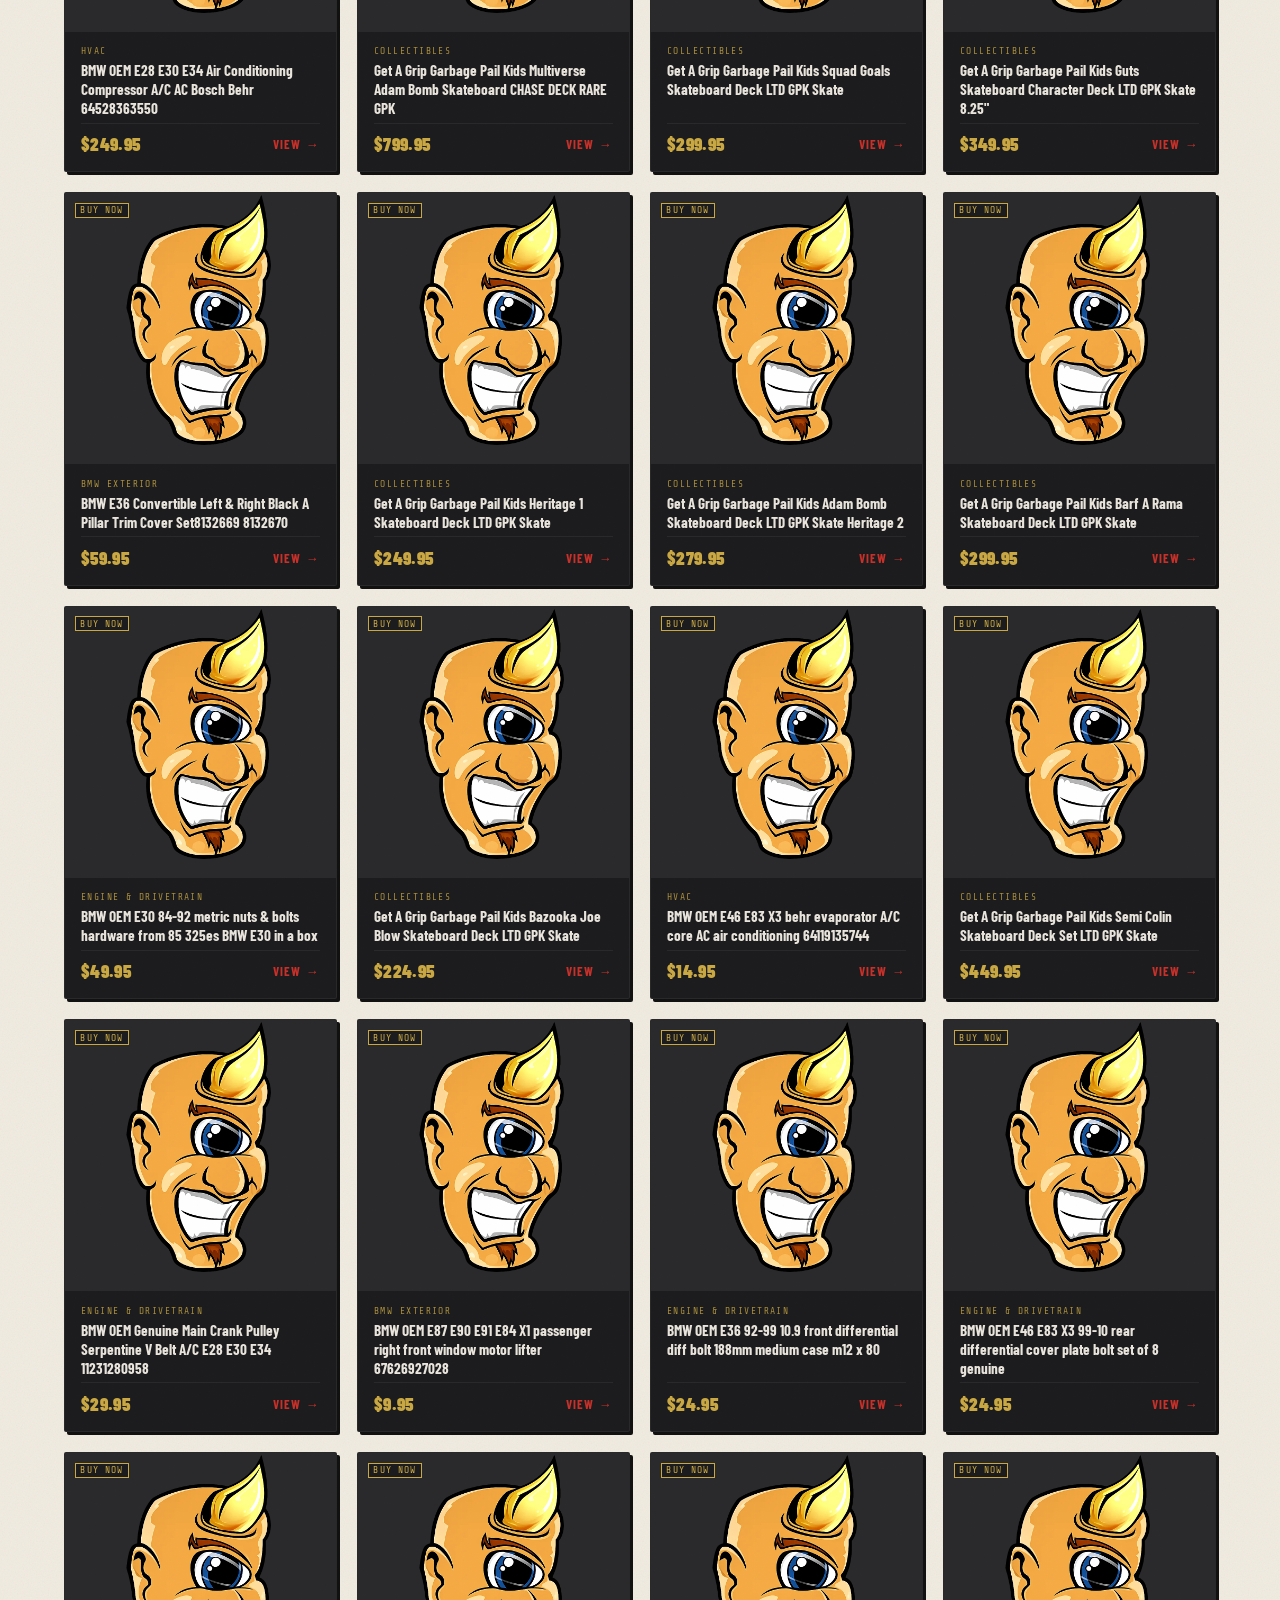
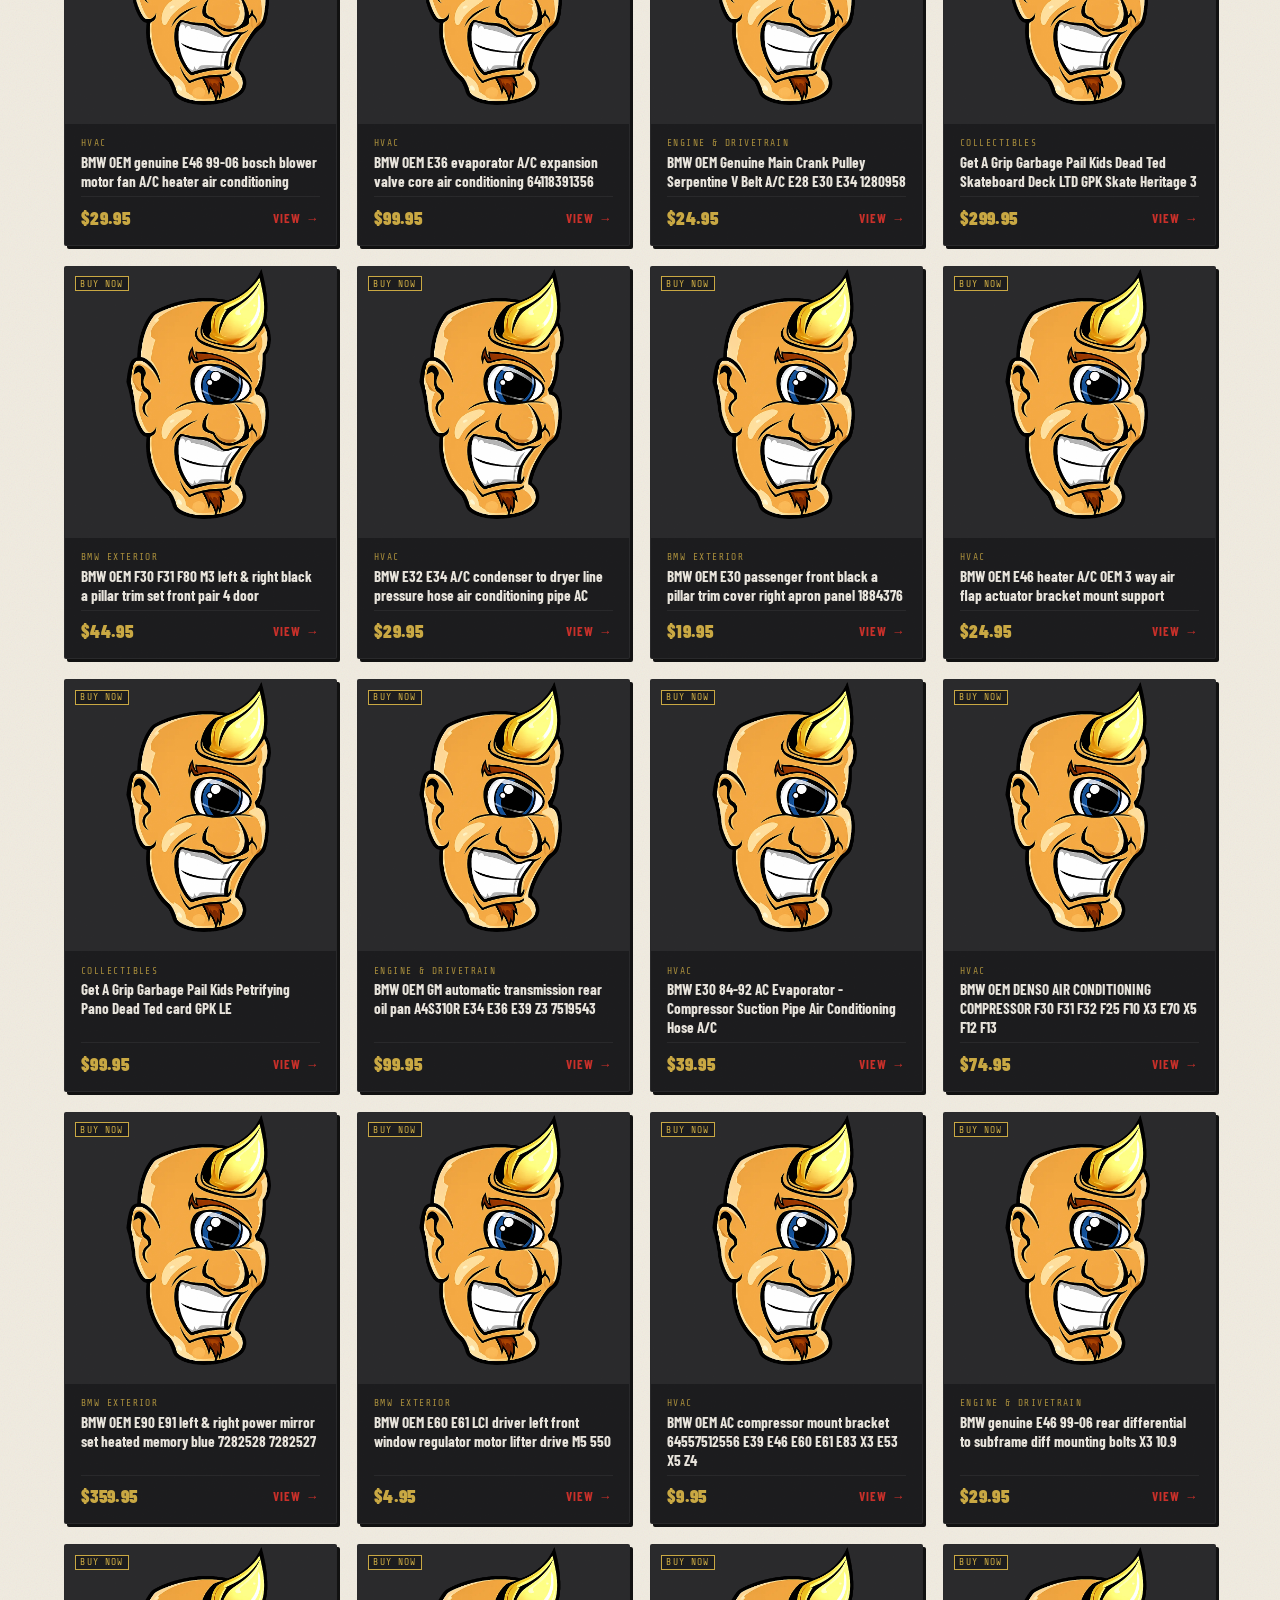
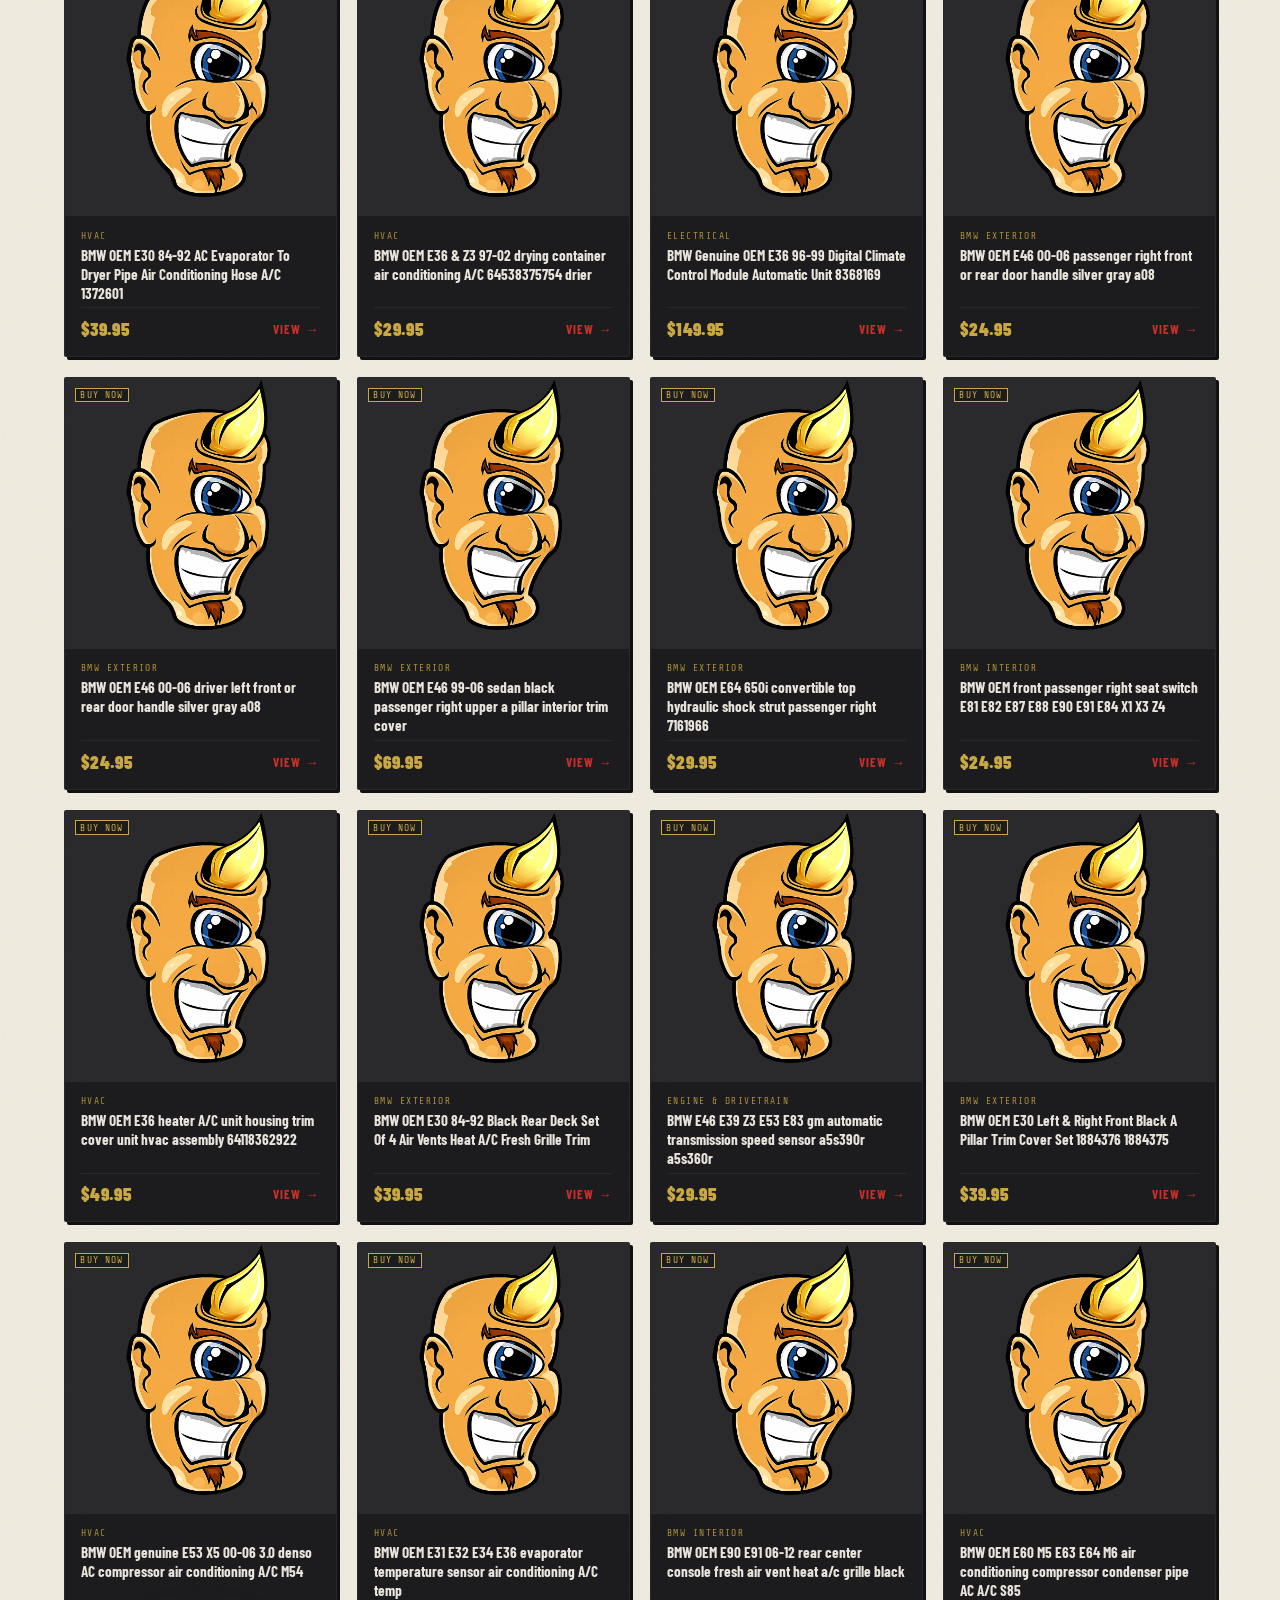
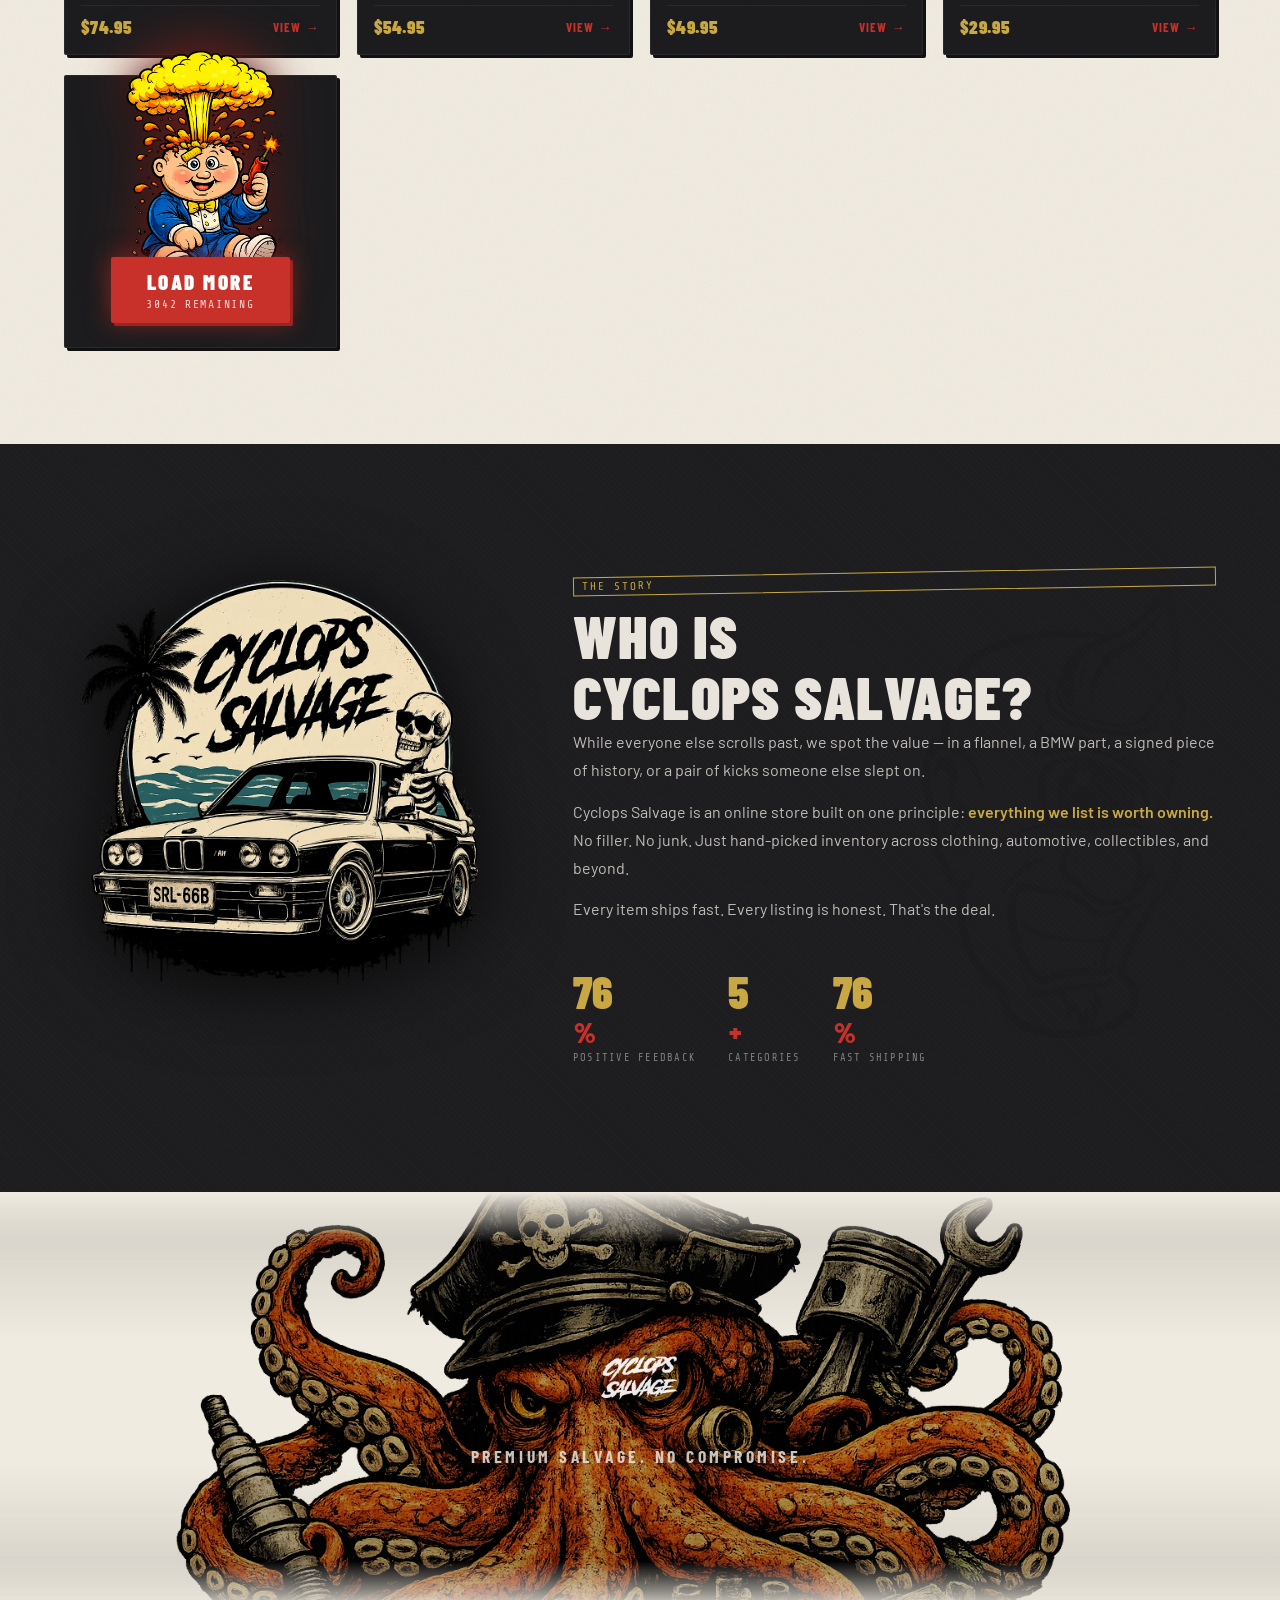
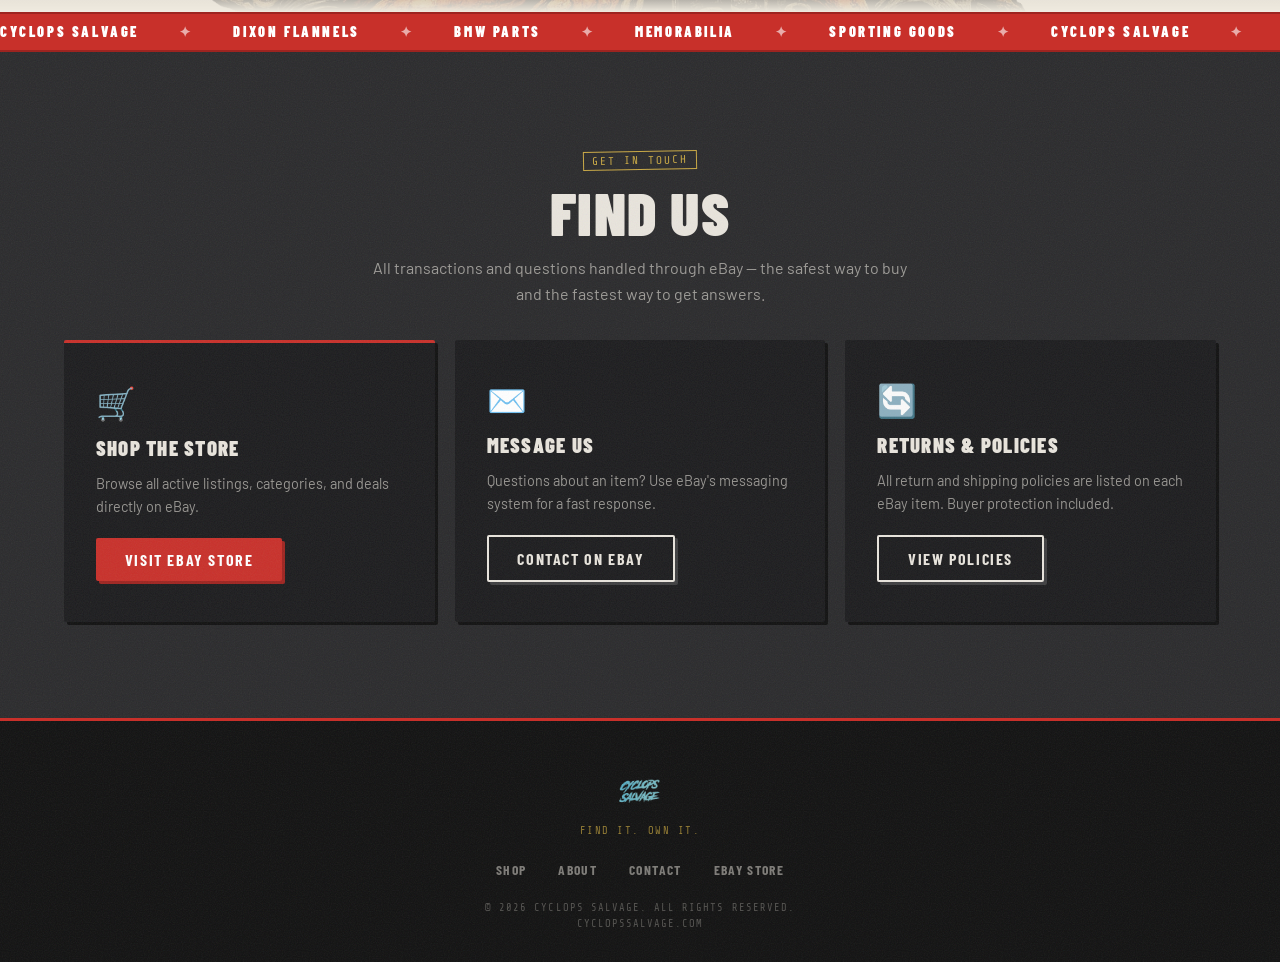
==== commit bf34e123: "feat: mobile menu polish — rounded corner, red left border, icons, right-aligned, red only on eBay S" ====
--- a/index.html
+++ b/index.html
@@ -22,10 +22,10 @@
         <span></span><span></span><span></span>
       </button>
       <ul class="nav__links" id="navLinks">
-        <li><a href="#shop" class="nav__link">Shop</a></li>
-        <li><a href="#about" class="nav__link">About</a></li>
-        <li><a href="#contact" class="nav__link">Contact</a></li>
-        <li><a href="https://www.ebay.com/str/cyclopssalvage" target="_blank" rel="noopener" class="nav__cta">eBay Store</a></li>
+        <li><a href="#shop" class="nav__link"><span class="nav__link-icon">🛍</span>Shop</a></li>
+        <li><a href="#about" class="nav__link"><span class="nav__link-icon">👁</span>About</a></li>
+        <li><a href="#contact" class="nav__link"><span class="nav__link-icon">✉️</span>Contact</a></li>
+        <li><a href="https://www.ebay.com/str/cyclopssalvage" target="_blank" rel="noopener" class="nav__cta"><span class="nav__link-icon">🛒</span>eBay Store</a></li>
       </ul>
     </div>
   </nav>
--- a/css/styles.css
+++ b/css/styles.css
@@ -254,6 +254,9 @@
   box-shadow: 1px 1px 0 var(--c-red-dark);
 }
 
+/* hide icons on desktop */
+.nav__link-icon { display: none; }
+
 /* mobile toggle */
 .nav__toggle {
   display: none;
@@ -276,32 +279,80 @@
 .nav__toggle.open span:nth-child(3) { transform: translateY(-7px) rotate(-45deg); }
 
 @media (max-width: 768px) {
+  /* Move nav to bottom of screen */
+  .nav {
+    top: auto;
+    bottom: 0;
+    border-bottom: none;
+    border-top: 2px solid var(--c-red);
+  }
+
+  /* Dropdown opens upward */
   .nav__toggle { display: flex; }
   .nav__links {
     display: none;
     position: absolute;
-    top: 64px;
-    left: 0;
+    bottom: 64px;
+    top: auto;
+    left: auto;
     right: 0;
+    width: 230px;
     background: var(--c-black);
-    border-bottom: 2px solid var(--c-red);
+    border-top: 2px solid var(--c-red);
+    border-left: 2px solid var(--c-red);
+    border-bottom: none;
+    border-right: none;
+    border-radius: 8px 0 0 0;
     flex-direction: column;
-    align-items: flex-start;
+    align-items: stretch;
     gap: 0;
-    padding: 1rem 1.5rem 1.5rem;
+    padding: 0.25rem 0 0;
+    overflow: hidden;
+    box-shadow: -4px -4px 24px rgba(0,0,0,0.5);
   }
   .nav__links.open { display: flex; }
-  .nav__link, .nav__cta {
+  .nav__link {
     width: 100%;
-    padding: 0.8rem 0;
-    border-bottom: 1px solid rgba(255,255,255,0.07);
-    font-size: 1.1rem;
-  }
+    padding: 0.9rem 1.25rem;
+    border-bottom: none;
+    border-top: 1px solid rgba(255,255,255,0.07);
+    font-size: 1.05rem;
+    text-align: right;
+    box-sizing: border-box;
+    background: transparent;
+    color: var(--c-off-white);
+    display: flex;
+    align-items: center;
+    justify-content: flex-end;
+    gap: 0.6rem;
+  }
+  .nav__link:hover { background: rgba(255,255,255,0.05); color: var(--c-gold); }
   .nav__cta {
-    margin-top: 0.5rem;
+    margin-top: 0;
     background: var(--c-red);
-    padding: 0.7rem 0;
-    text-align: center;
+    padding: 0.9rem 1.25rem;
+    border-top: 1px solid rgba(255,255,255,0.07);
+    font-size: 1.05rem;
+    text-align: right;
+    box-sizing: border-box;
+    box-shadow: none;
+    color: var(--c-white);
+    display: flex;
+    align-items: center;
+    justify-content: flex-end;
+    gap: 0.6rem;
+  }
+  .nav__cta:hover { background: var(--c-red-dark); transform: none; }
+  .nav__link-icon {
+    display: inline;
+    font-size: 1rem;
+    line-height: 1;
+  }
+
+  /* Hero needs bottom padding instead of top to clear the nav */
+  .hero {
+    padding-top: 0;
+    padding-bottom: 64px;
   }
 }
 
@@ -1337,20 +1388,30 @@
     display: none;
   }
 
-  /* 3. Filter bar: single horizontal scrollable strip */
+  /* 4. Explosion card mobile adjustments */
+  .load-more-explosion__art {
+    width: 200%;
+    bottom: -30px;
+  }
+  .load-more-explosion__btn-wrap {
+    bottom: 0.75rem;
+  }
+  .load-more-explosion__btn {
+    font-size: 0.75rem;
+    padding: 0.4em 0.9em;
+  }
+  .load-more-explosion__count {
+    font-size: 0.55rem;
+  }
+
+  /* 3. Filter bar: wraps into multiple rows on mobile */
   .filter-bar {
     width: 100%;
     flex: none;
-    flex-wrap: nowrap;
-    overflow-x: auto;
-    -webkit-overflow-scrolling: touch;
-    scrollbar-width: none;
-    padding-bottom: 4px;
+    flex-wrap: wrap;
     gap: 0.4rem;
   }
-  .filter-bar::-webkit-scrollbar { display: none; }
   .filter-btn {
-    flex-shrink: 0;
     font-size: 0.75rem;
     padding: 0.35em 0.8em;
   }
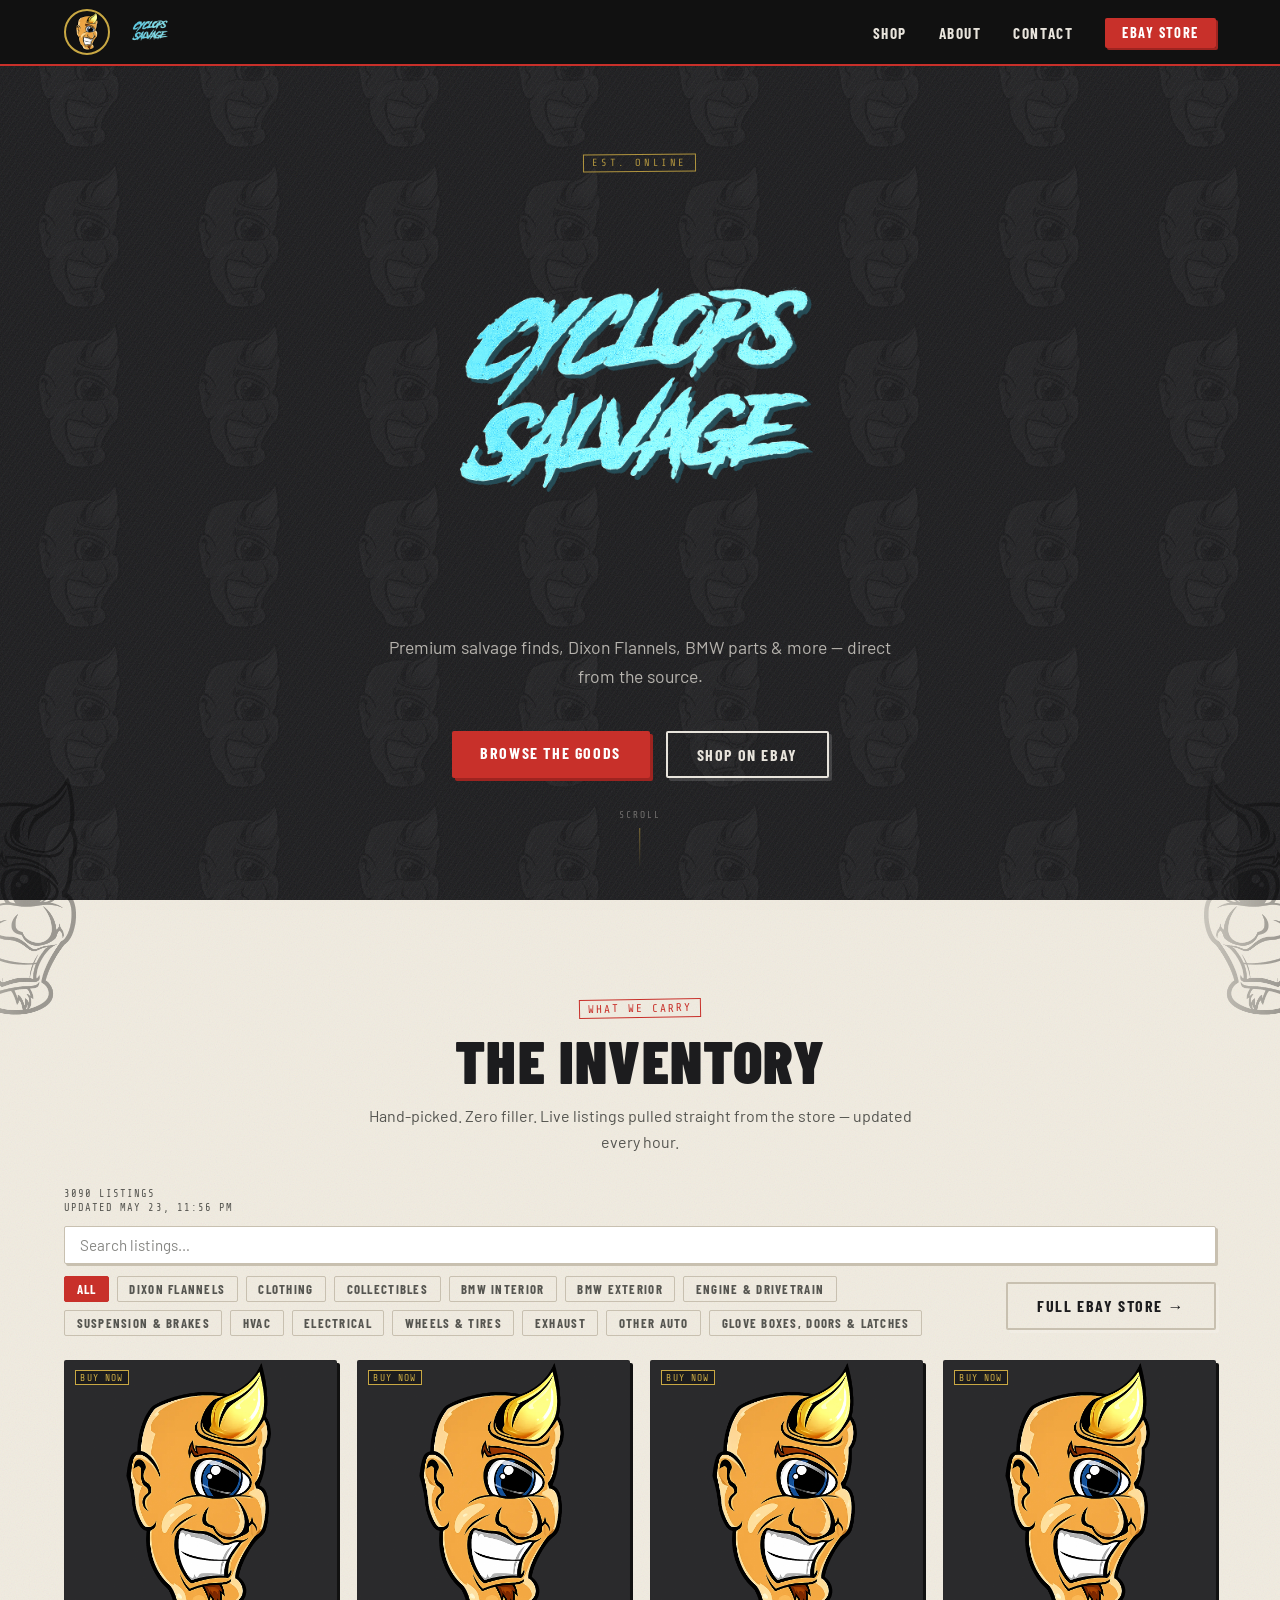
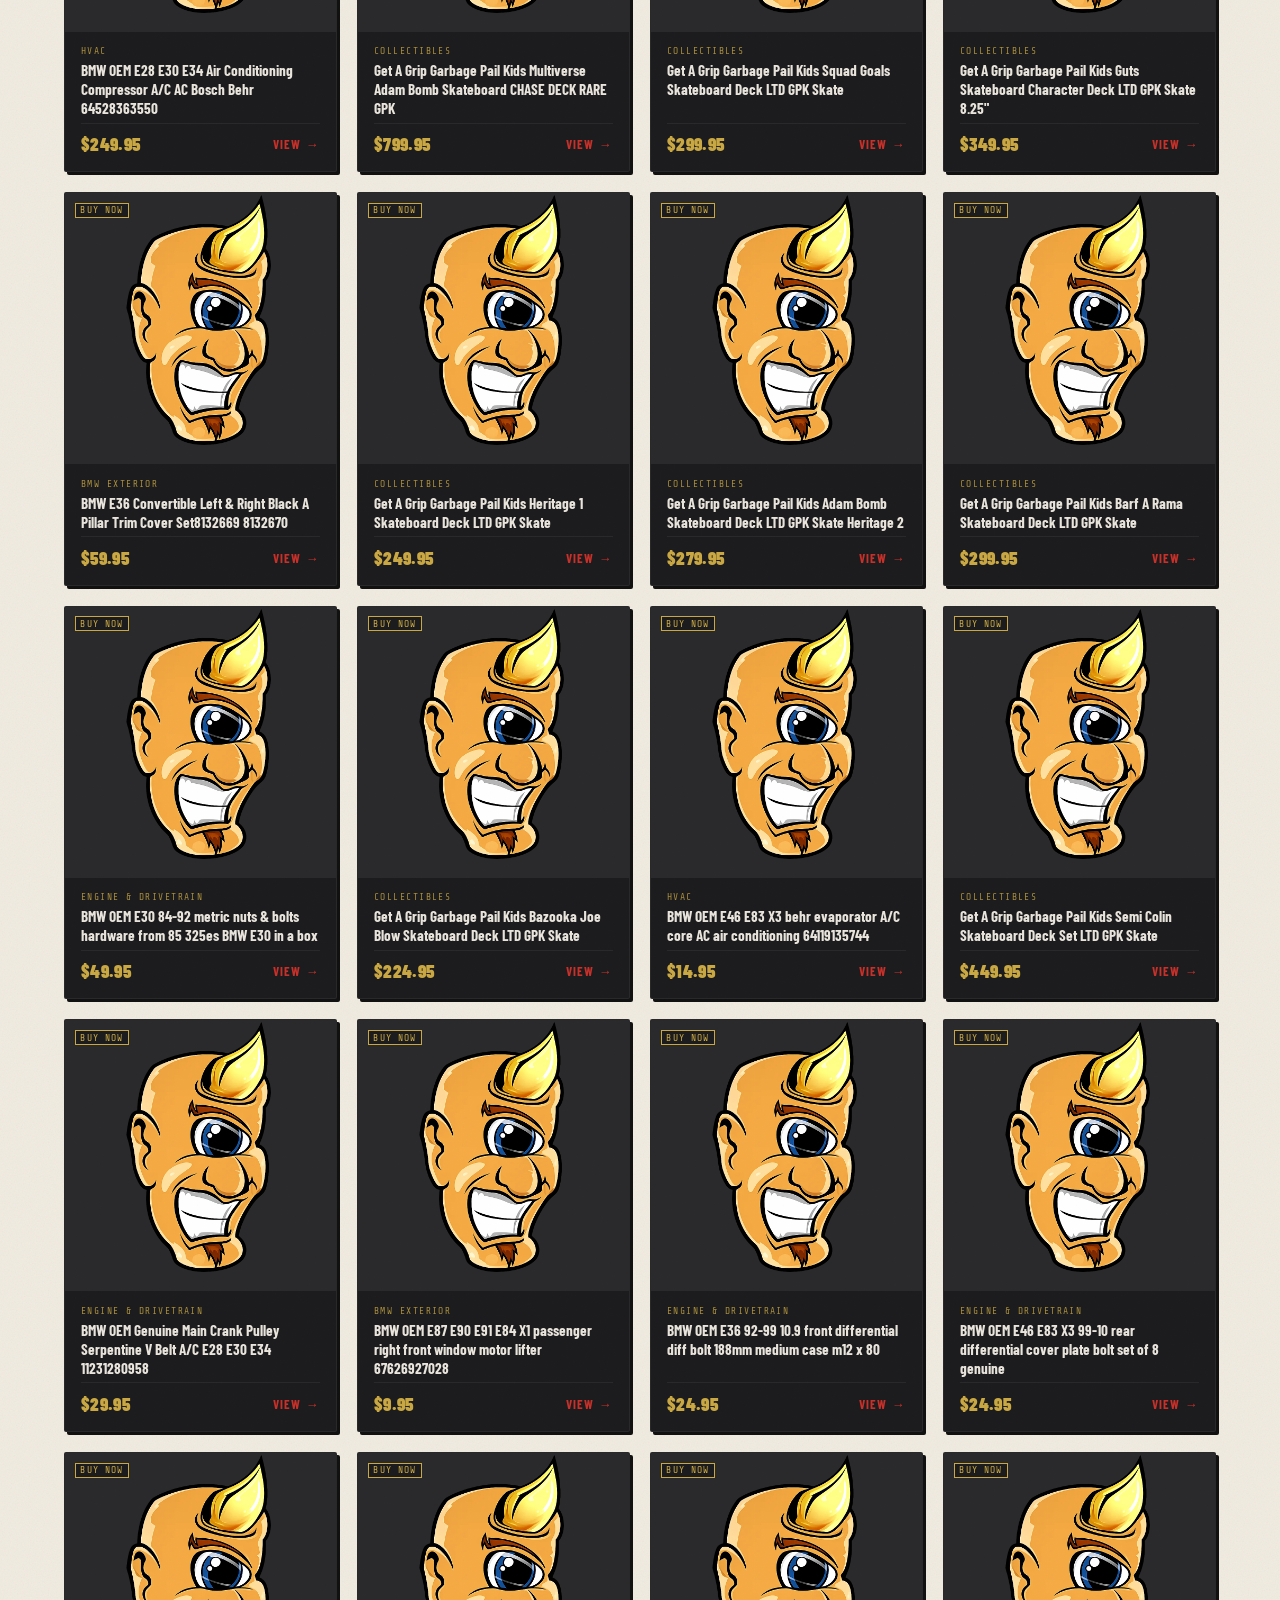
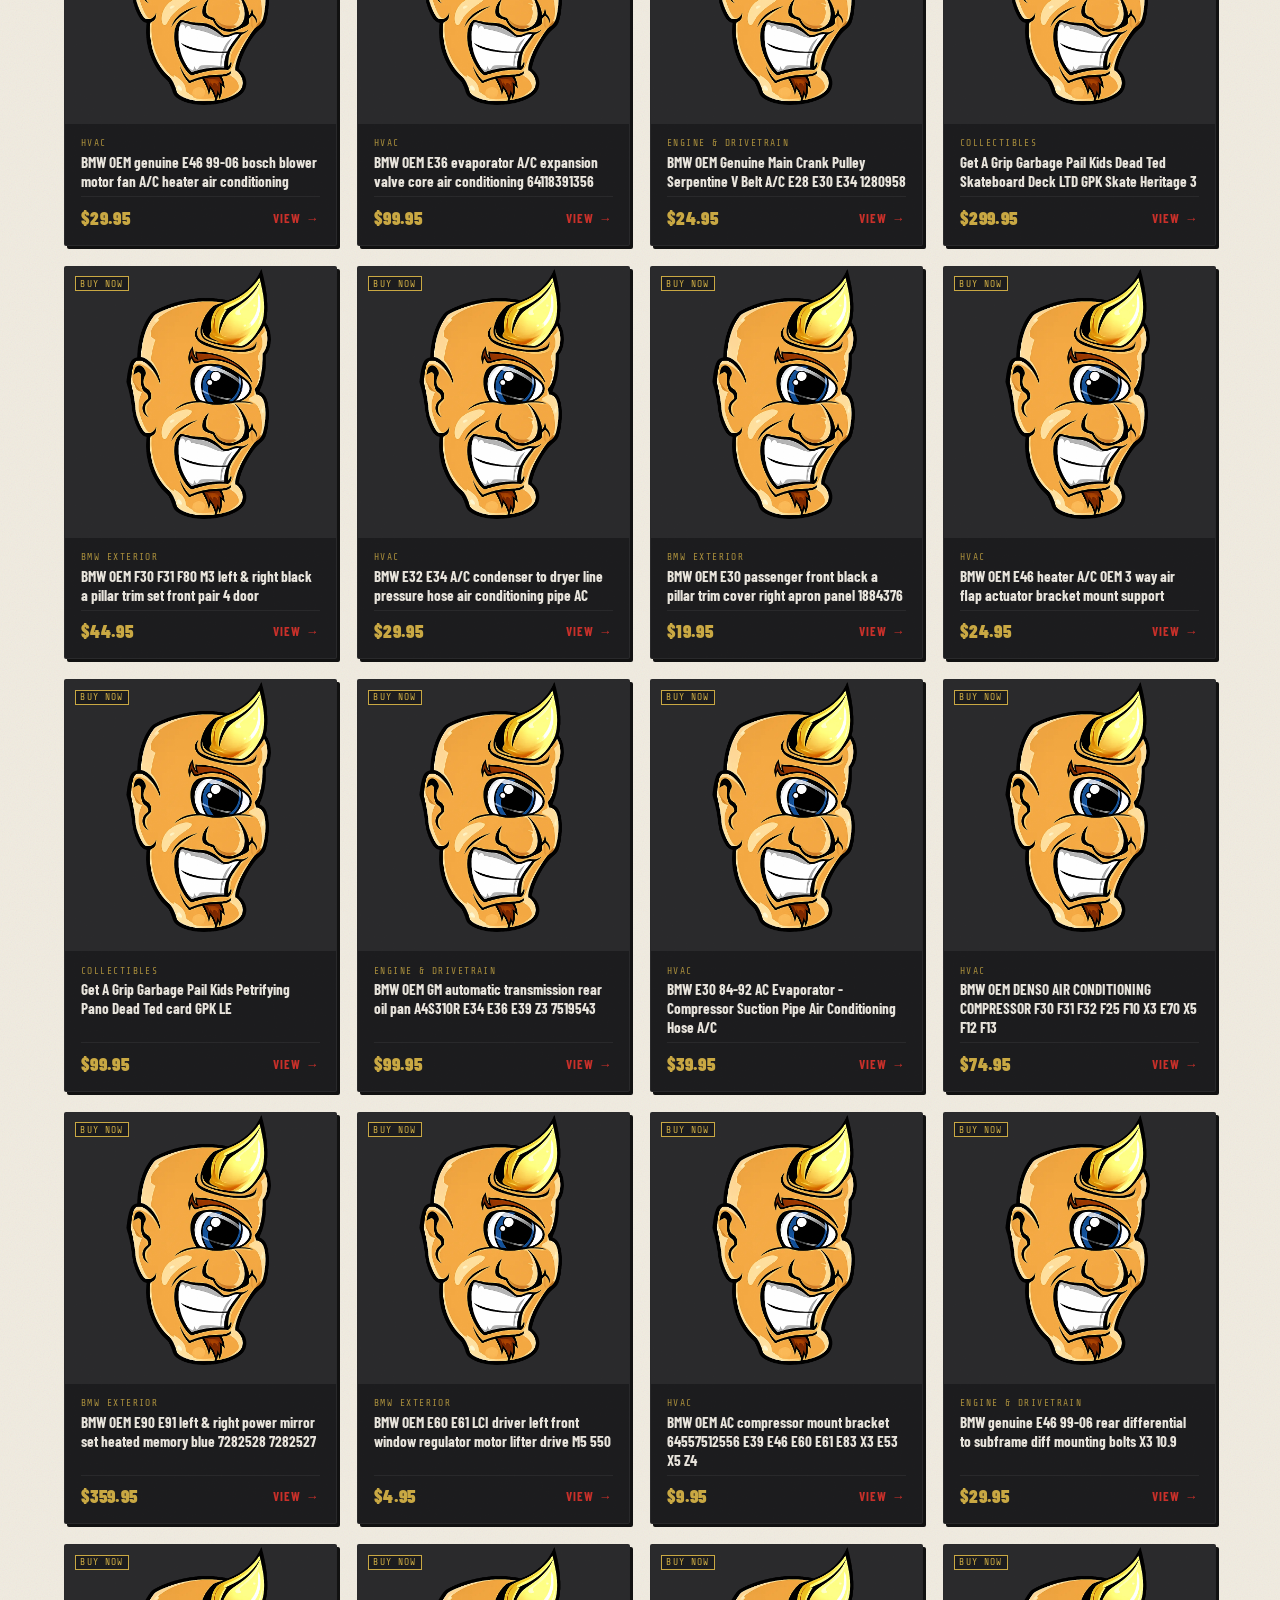
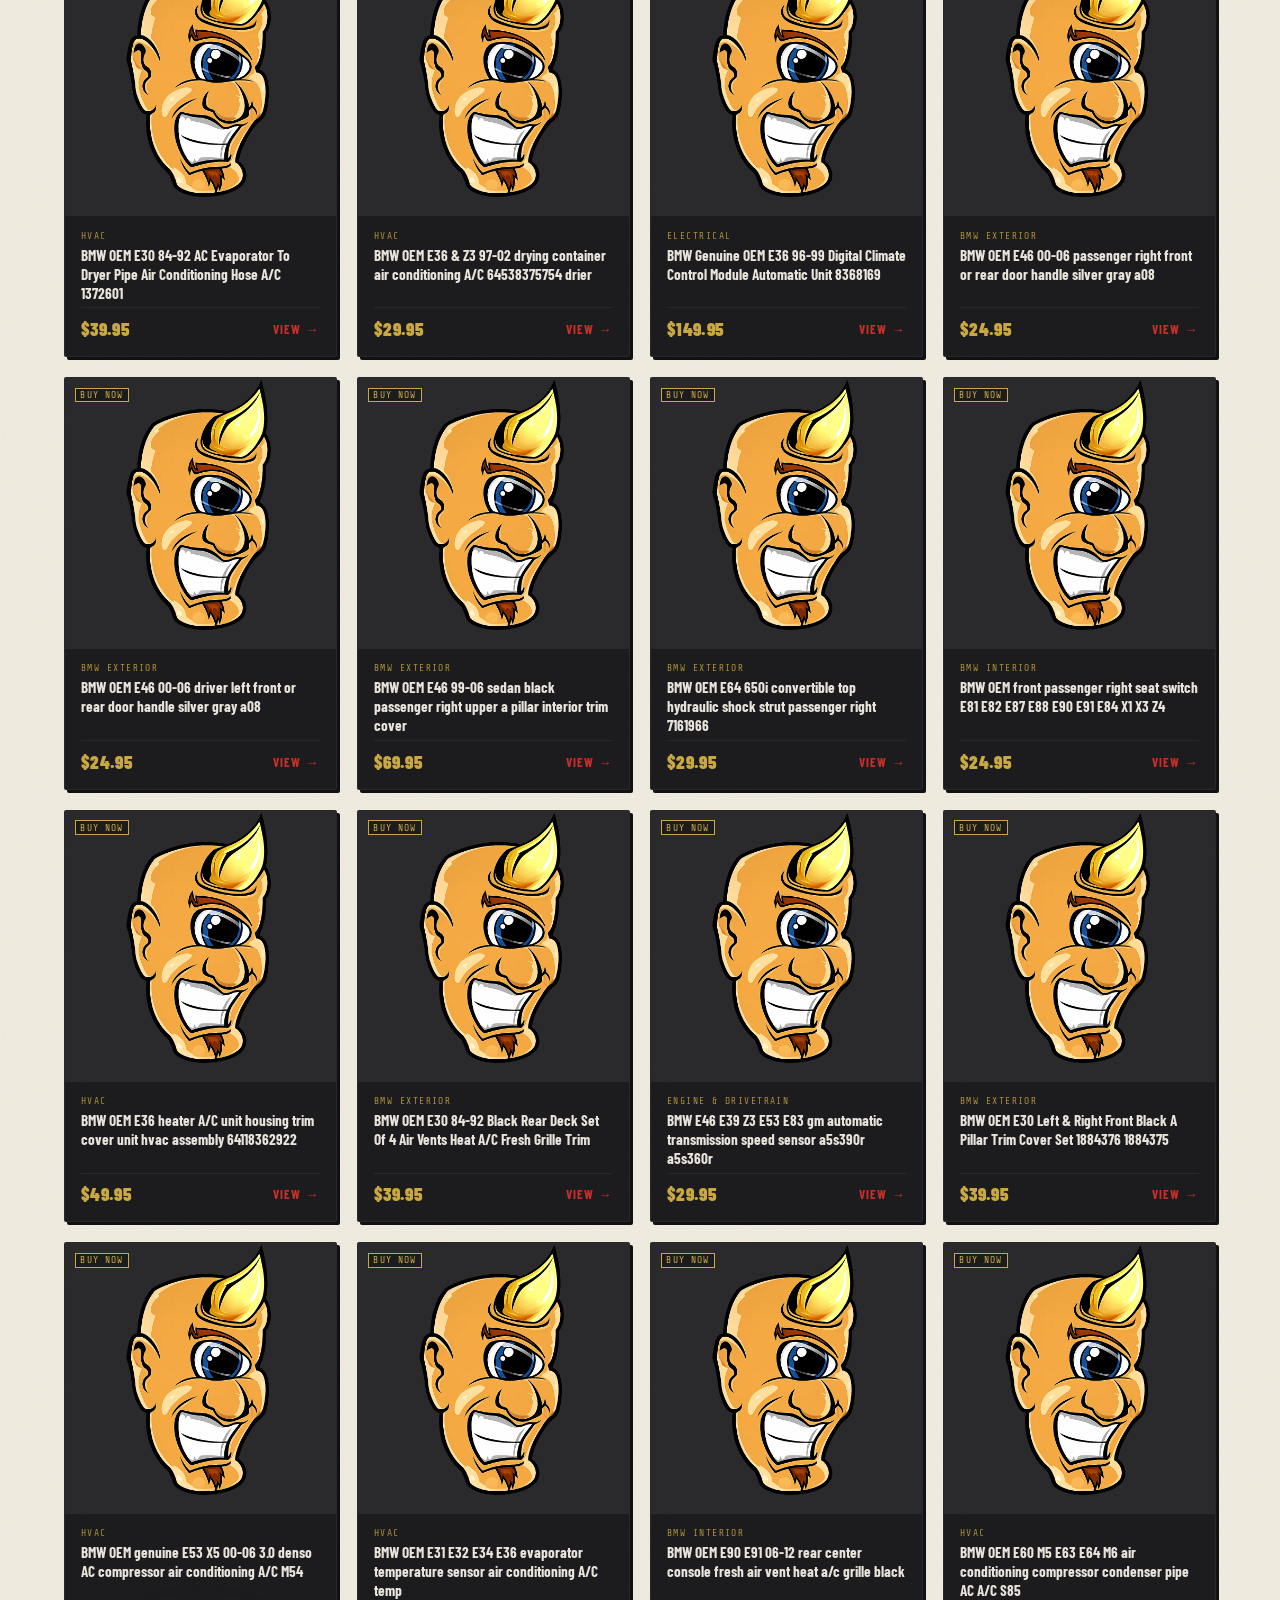
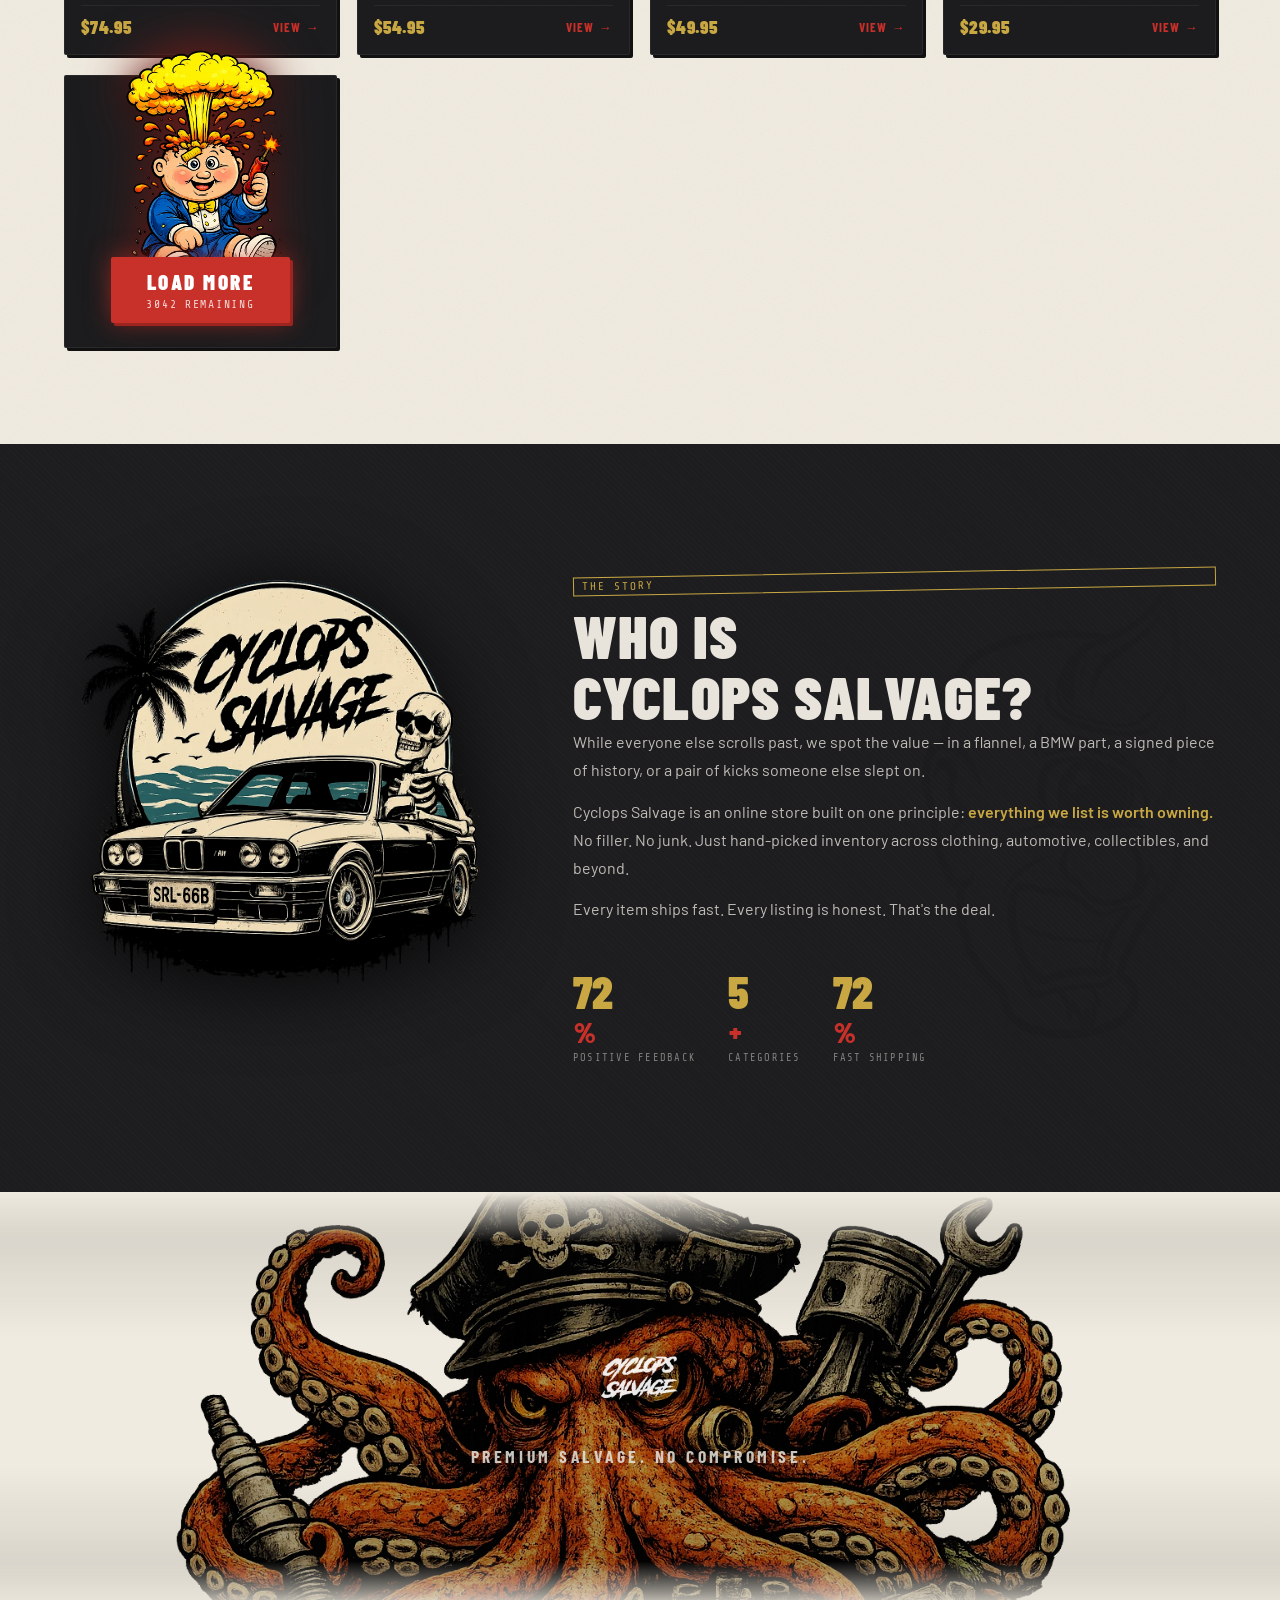
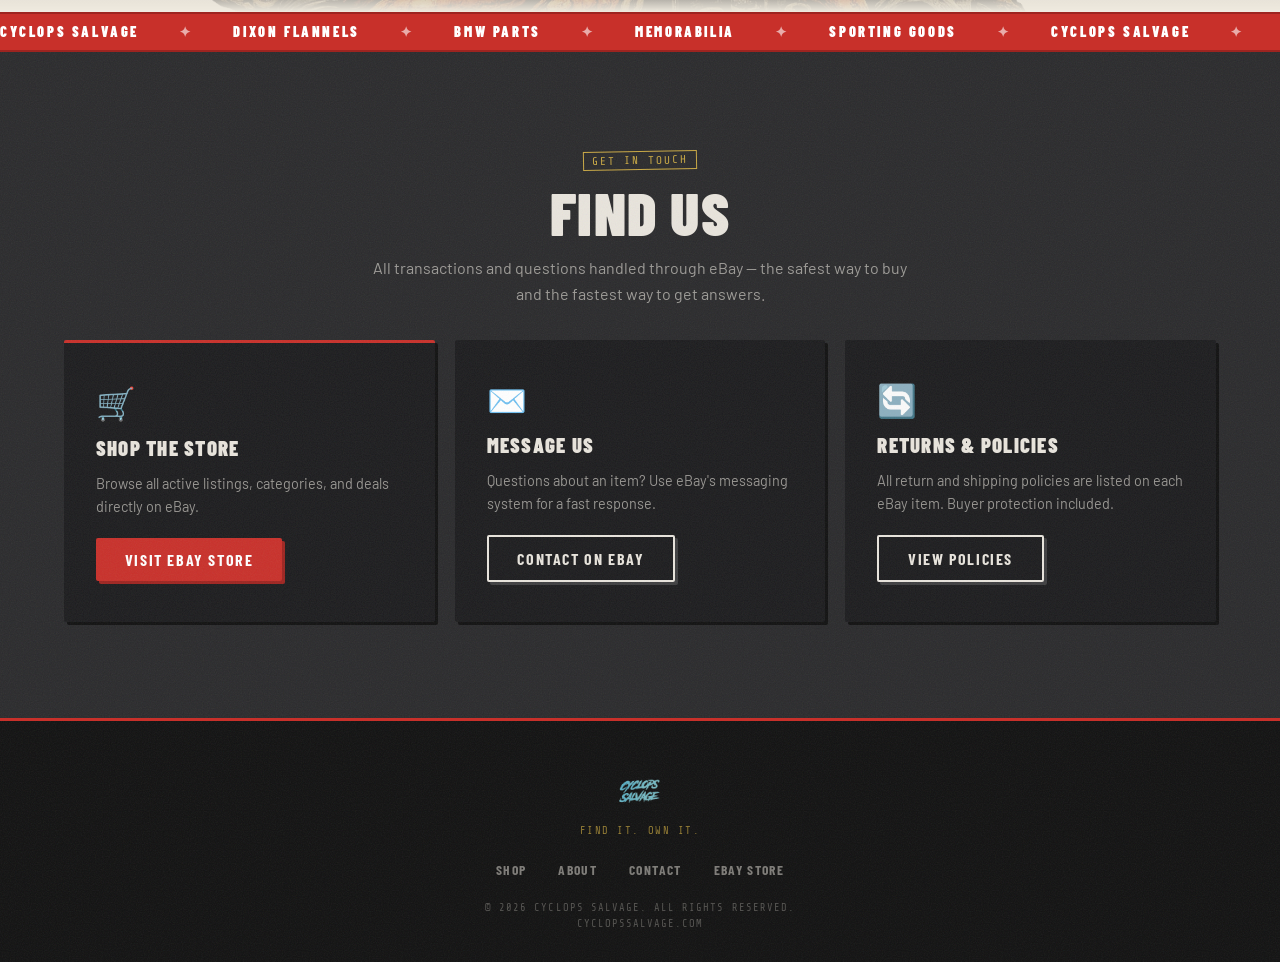
==== commit c151c0c0: "fix: remove emoji icons from mobile nav — inconsistent across Samsung/iOS/desktop Co-Authored-By: Cl" ====
--- a/index.html
+++ b/index.html
@@ -22,10 +22,10 @@
         <span></span><span></span><span></span>
       </button>
       <ul class="nav__links" id="navLinks">
-        <li><a href="#shop" class="nav__link"><span class="nav__link-icon">🛍</span>Shop</a></li>
-        <li><a href="#about" class="nav__link"><span class="nav__link-icon">👁</span>About</a></li>
-        <li><a href="#contact" class="nav__link"><span class="nav__link-icon">✉️</span>Contact</a></li>
-        <li><a href="https://www.ebay.com/str/cyclopssalvage" target="_blank" rel="noopener" class="nav__cta"><span class="nav__link-icon">🛒</span>eBay Store</a></li>
+        <li><a href="#shop" class="nav__link">Shop</a></li>
+        <li><a href="#about" class="nav__link">About</a></li>
+        <li><a href="#contact" class="nav__link">Contact</a></li>
+        <li><a href="https://www.ebay.com/str/cyclopssalvage" target="_blank" rel="noopener" class="nav__cta">eBay Store</a></li>
       </ul>
     </div>
   </nav>
--- a/css/styles.css
+++ b/css/styles.css
@@ -254,8 +254,6 @@
   box-shadow: 1px 1px 0 var(--c-red-dark);
 }
 
-/* hide icons on desktop */
-.nav__link-icon { display: none; }
 
 /* mobile toggle */
 .nav__toggle {
@@ -321,10 +319,6 @@
     box-sizing: border-box;
     background: transparent;
     color: var(--c-off-white);
-    display: flex;
-    align-items: center;
-    justify-content: flex-end;
-    gap: 0.6rem;
   }
   .nav__link:hover { background: rgba(255,255,255,0.05); color: var(--c-gold); }
   .nav__cta {
@@ -337,17 +331,8 @@
     box-sizing: border-box;
     box-shadow: none;
     color: var(--c-white);
-    display: flex;
-    align-items: center;
-    justify-content: flex-end;
-    gap: 0.6rem;
   }
   .nav__cta:hover { background: var(--c-red-dark); transform: none; }
-  .nav__link-icon {
-    display: inline;
-    font-size: 1rem;
-    line-height: 1;
-  }
 
   /* Hero needs bottom padding instead of top to clear the nav */
   .hero {
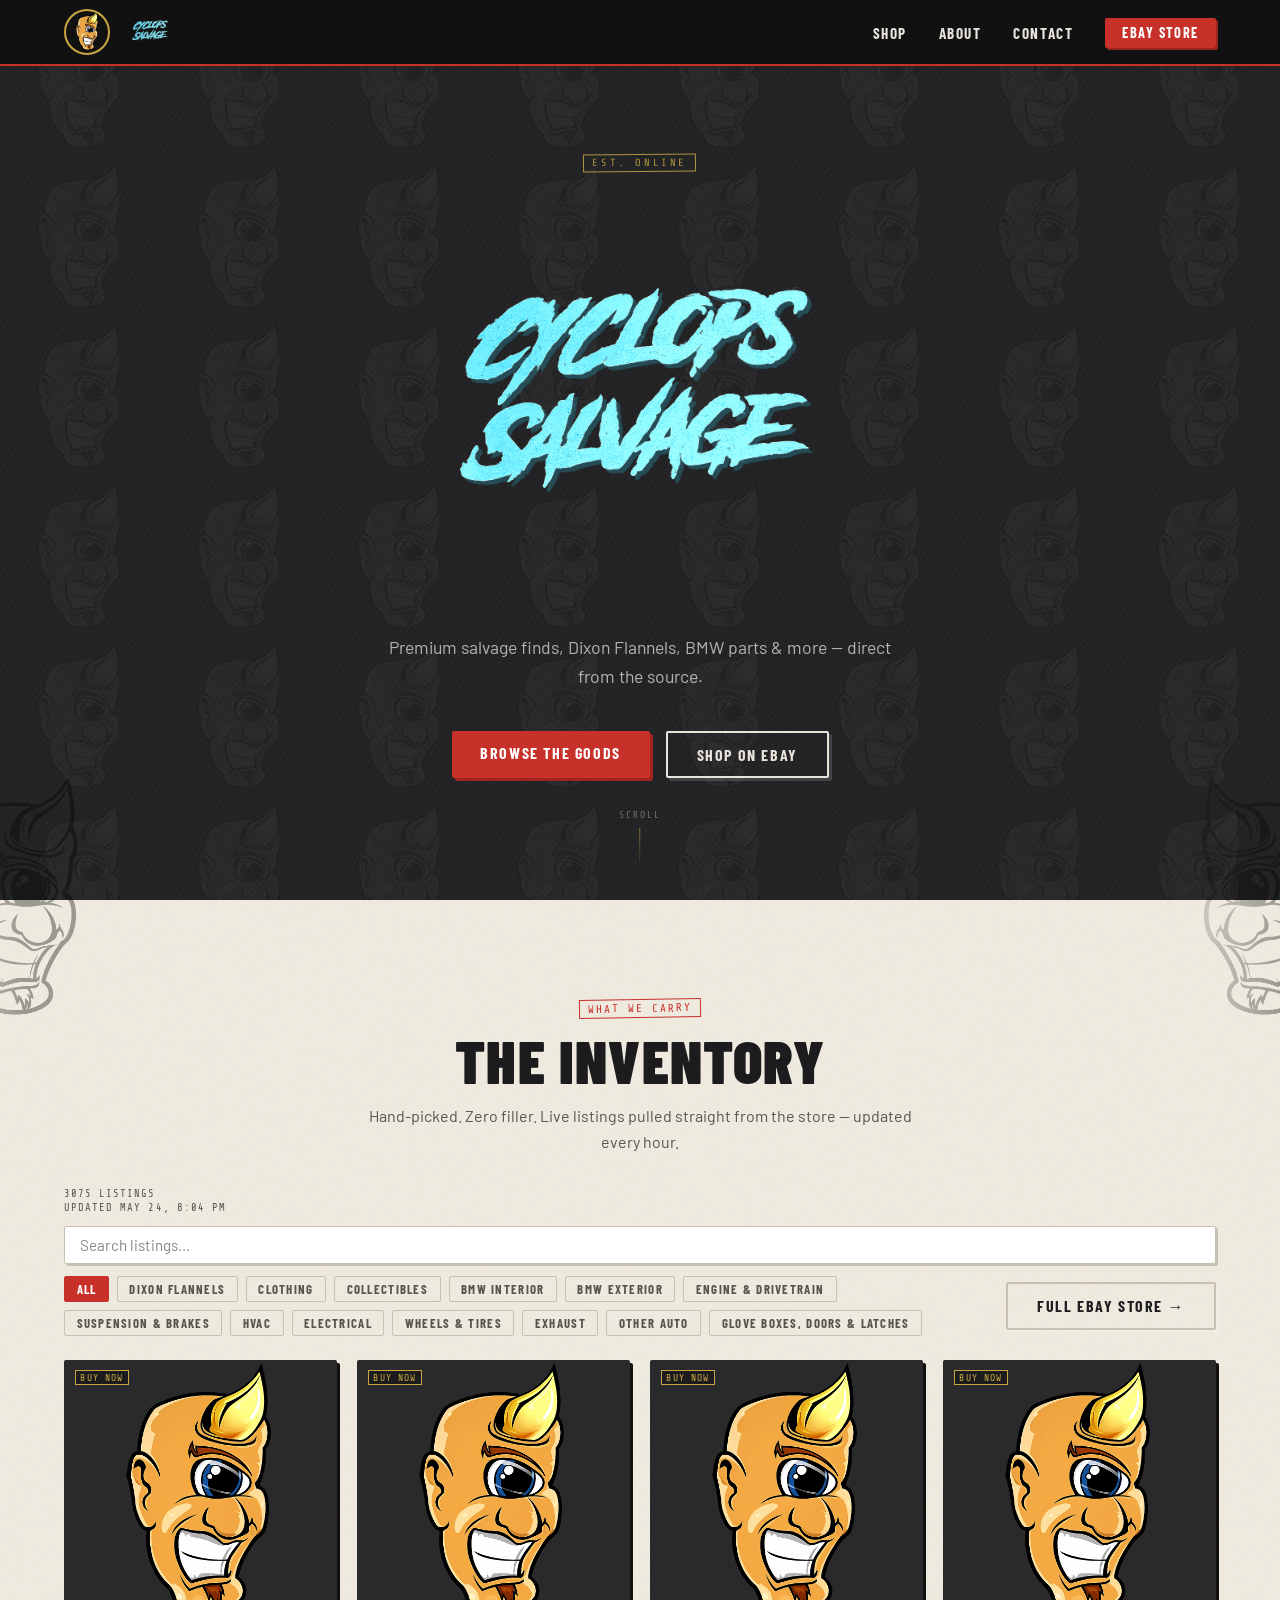
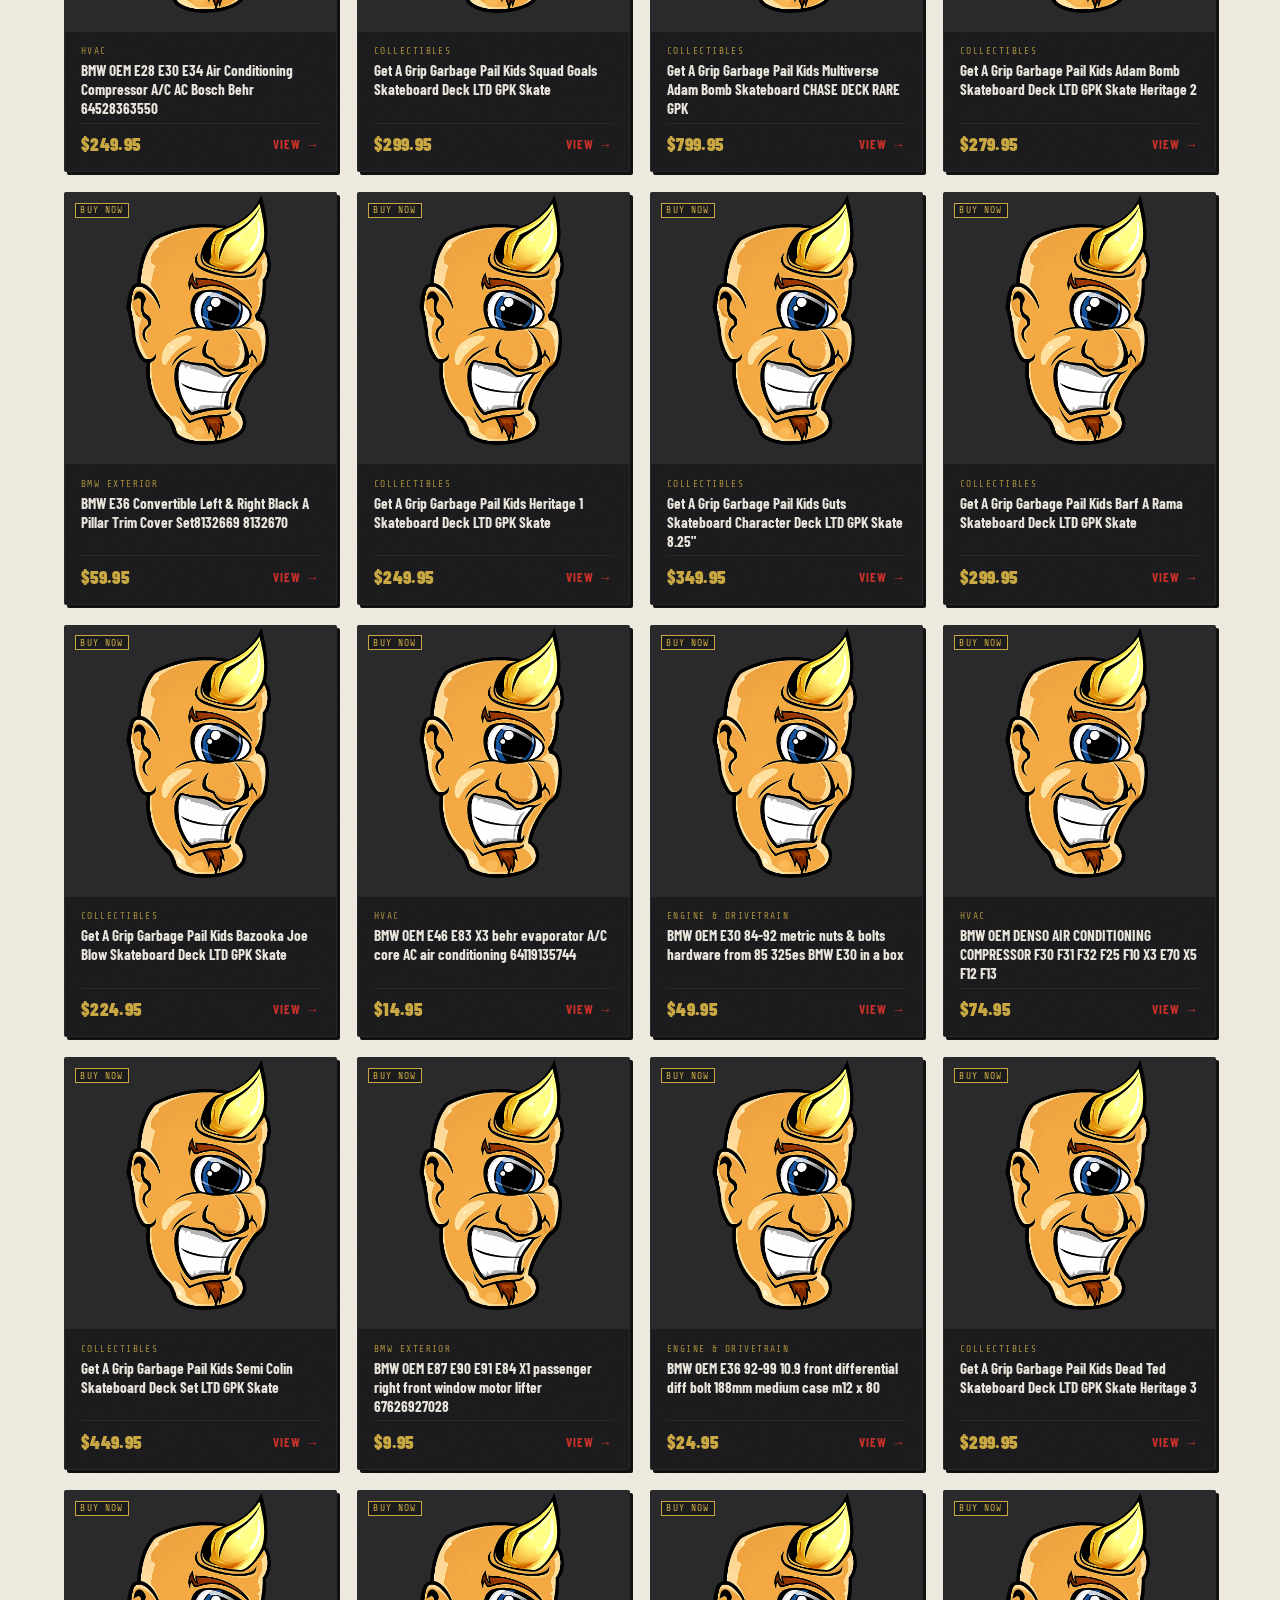
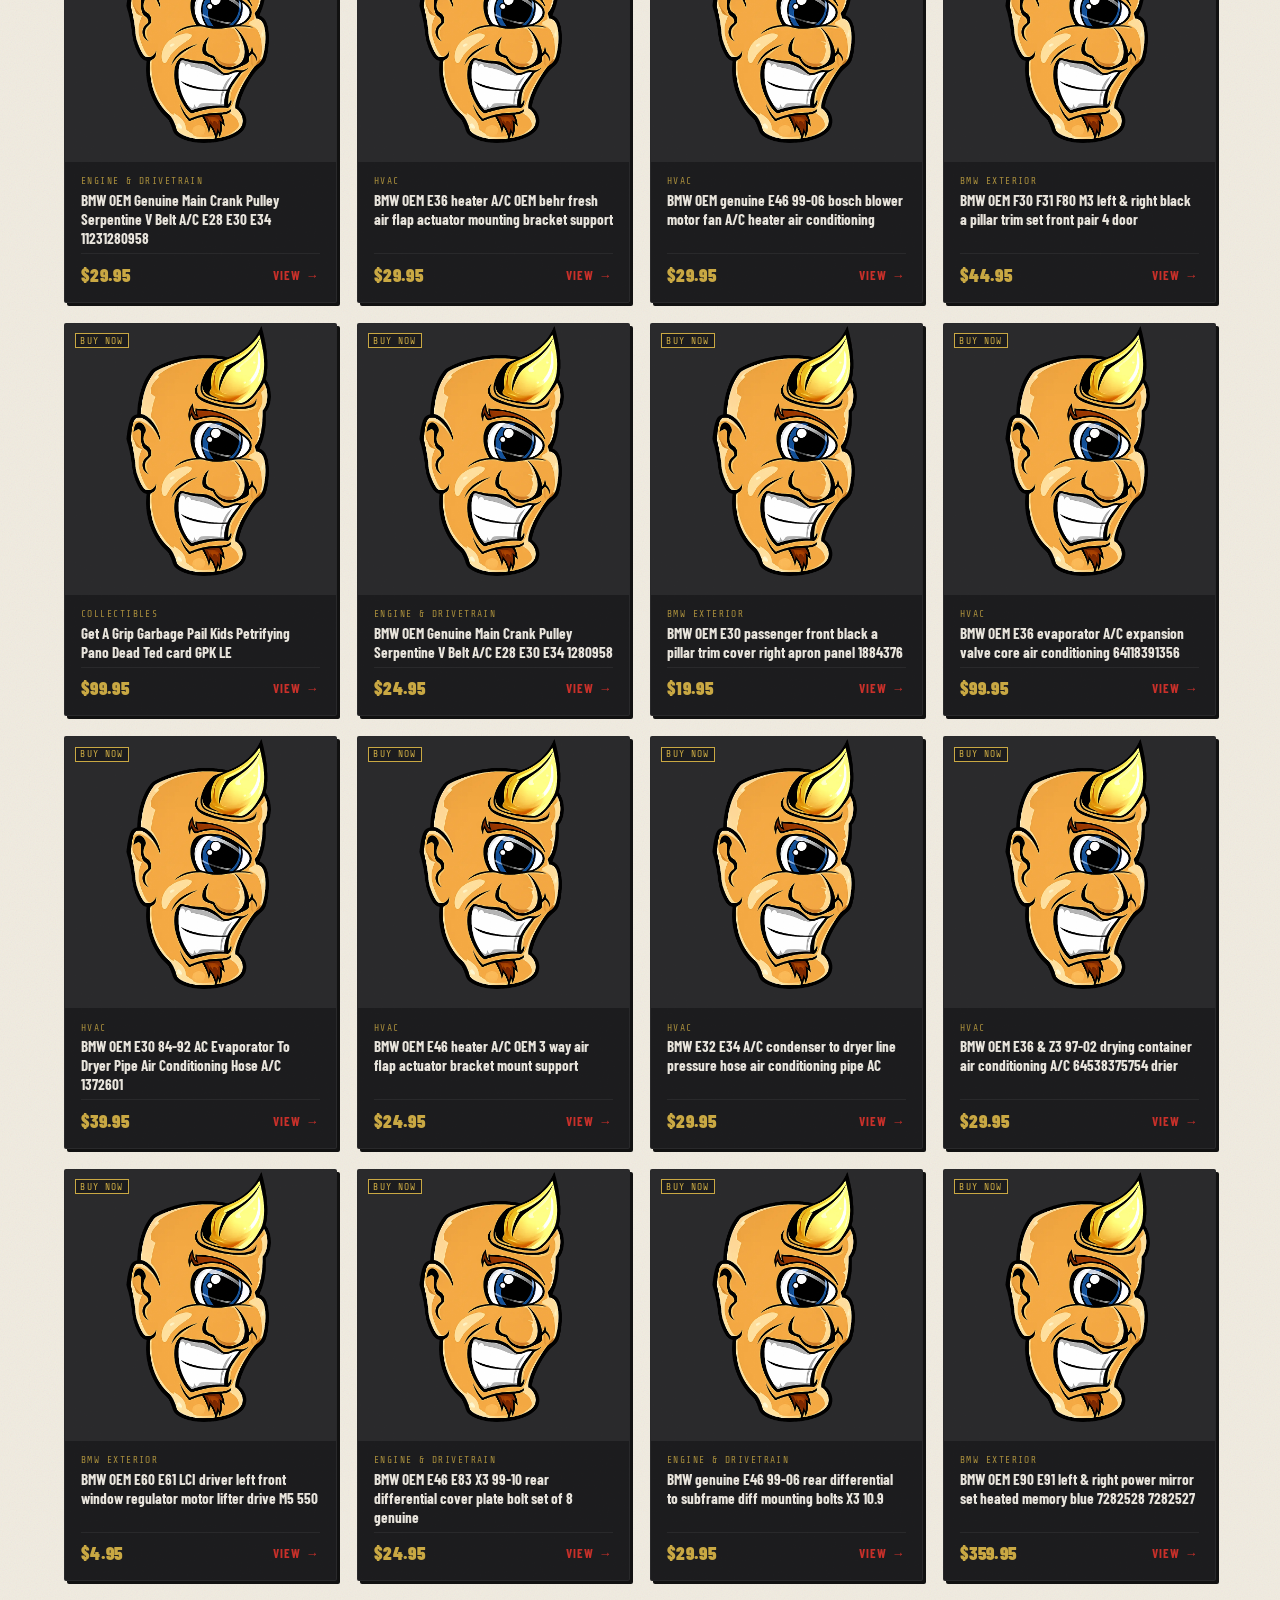
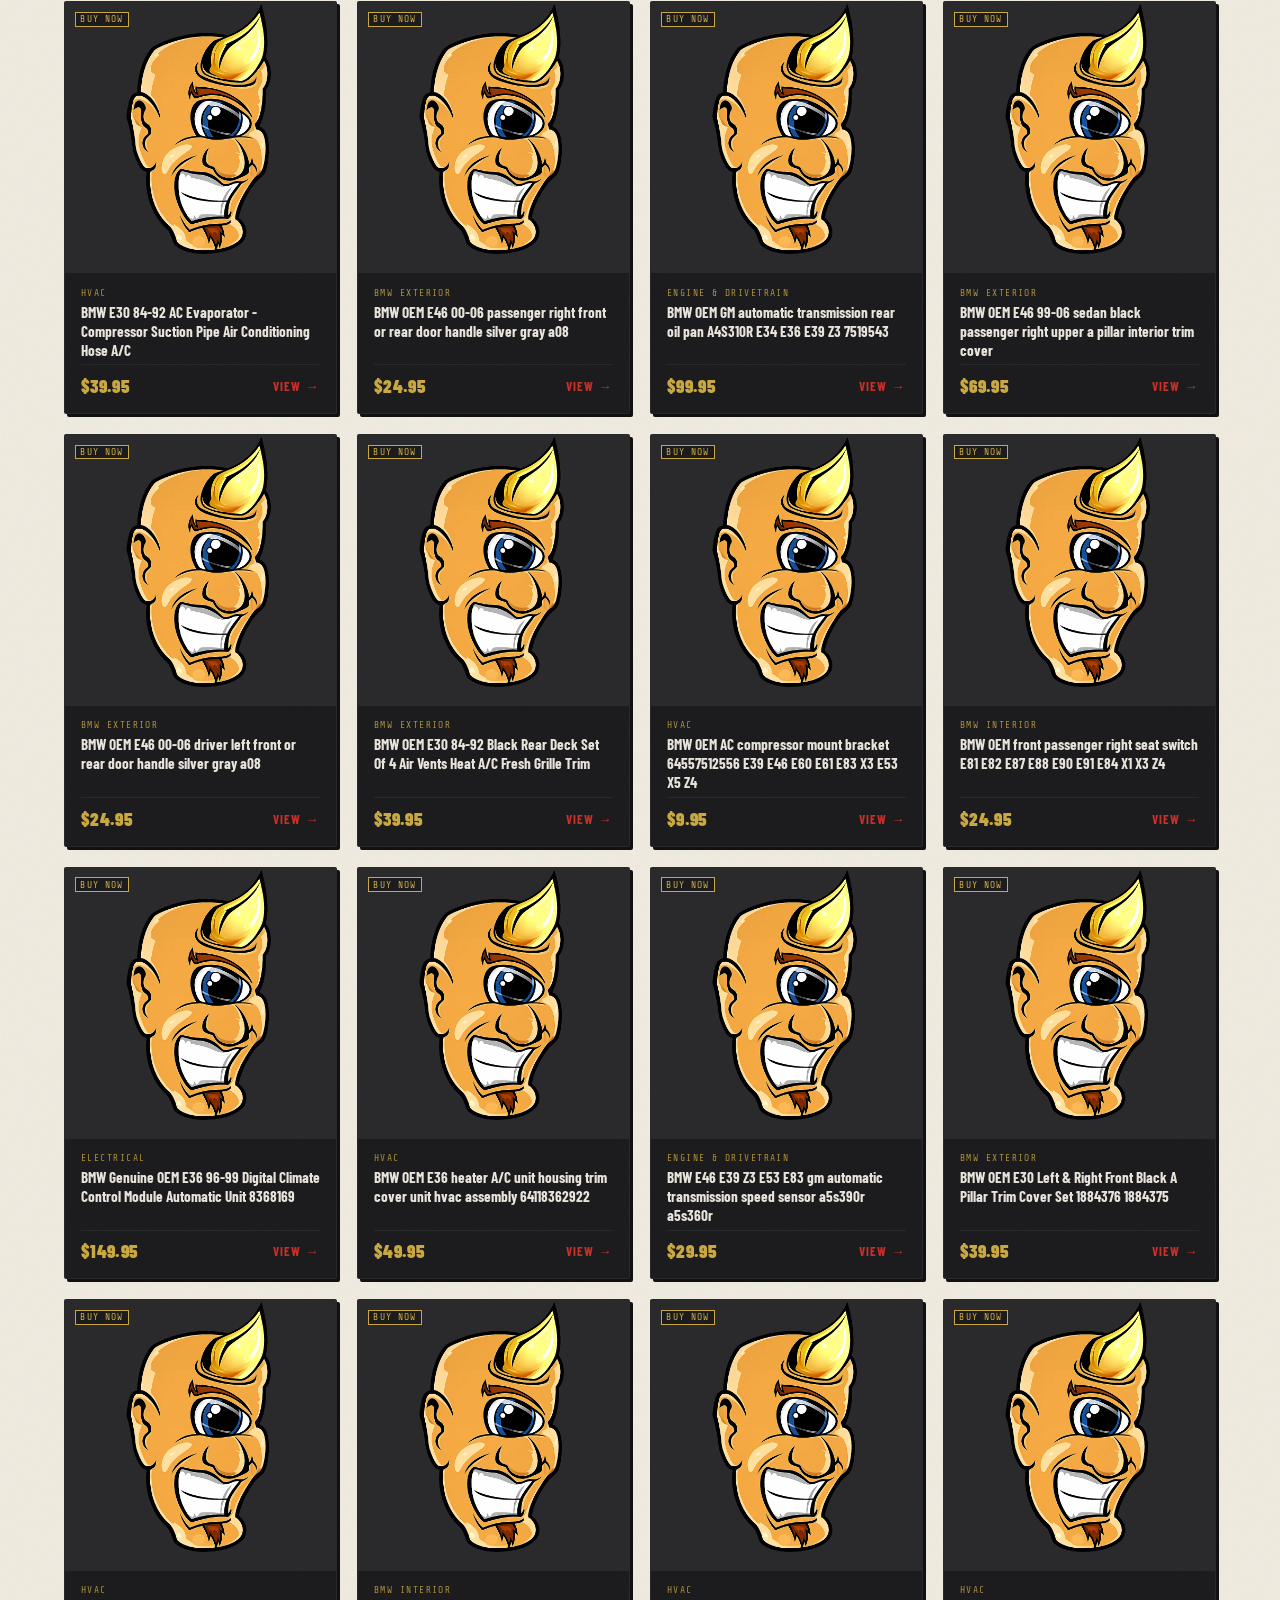
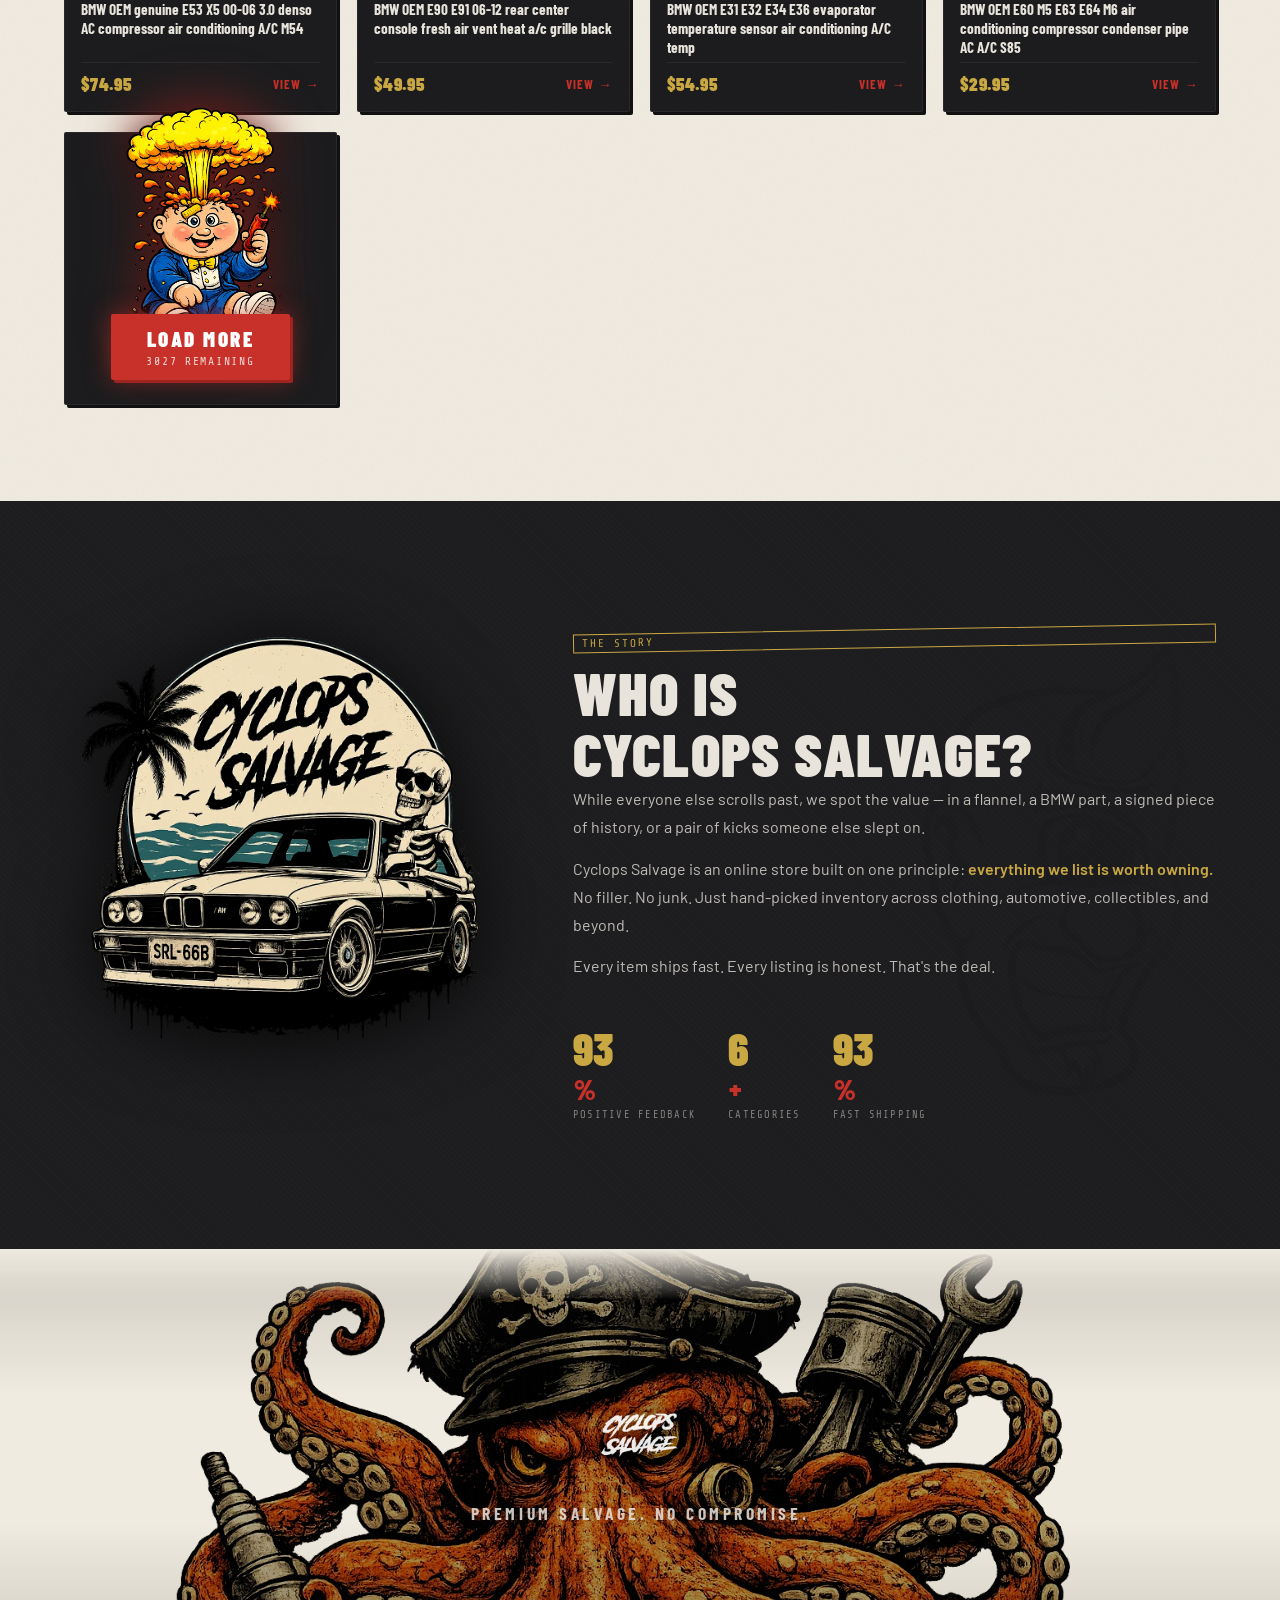
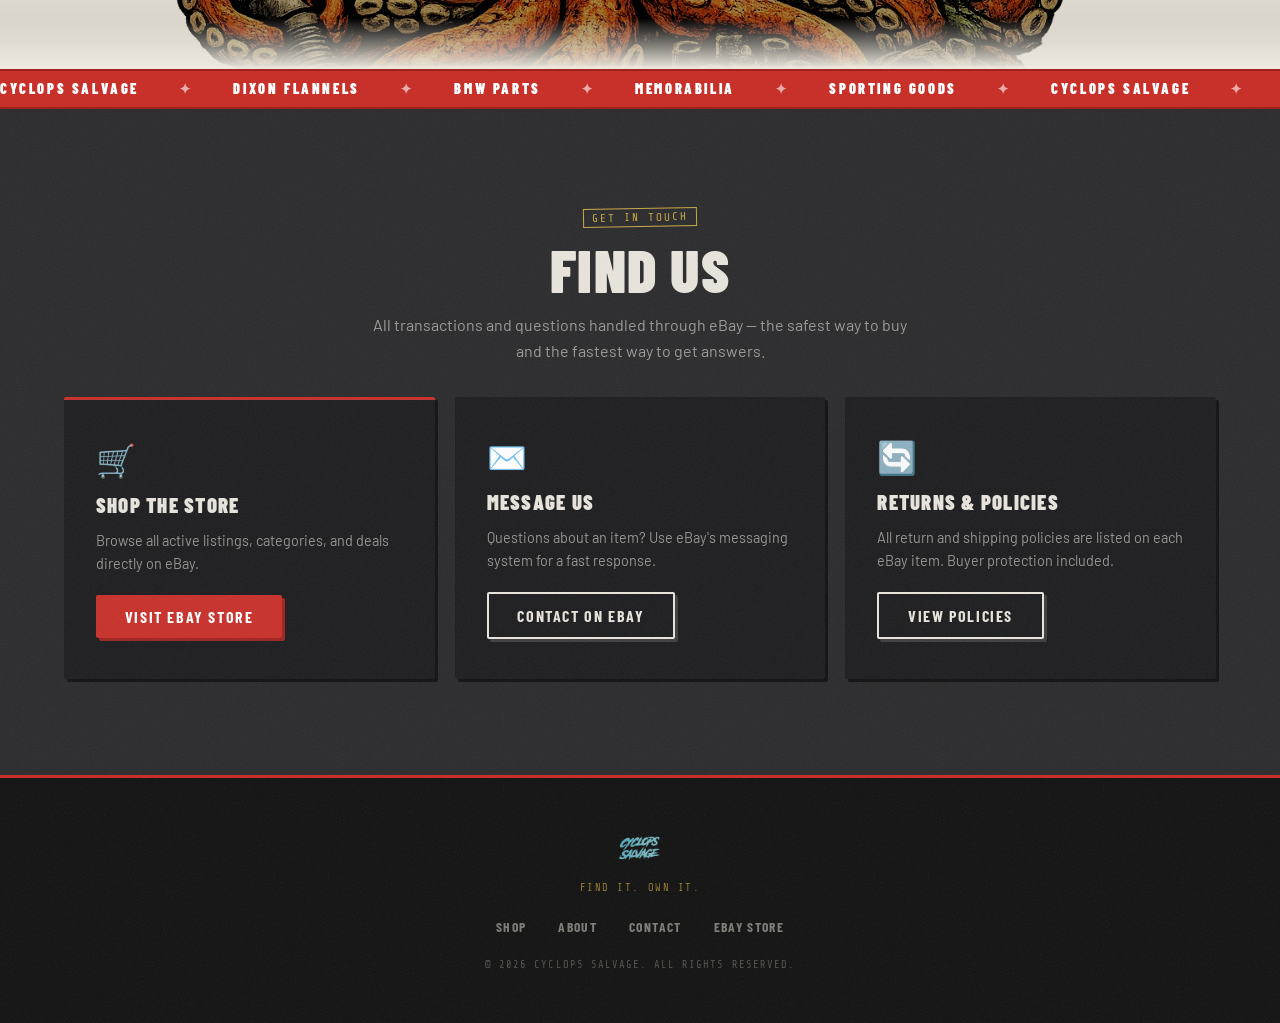
==== commit d1d12b6d: "fix: resolve all Phase 7–9 gaps — SEO, tracking, and missing root files - Fix broken GSC verificatio" ====
--- a/index.html
+++ b/index.html
@@ -5,9 +5,45 @@
   <meta name="viewport" content="width=device-width, initial-scale=1.0" />
   <title>Cyclops Salvage — Find It. Own It.</title>
   <meta name="description" content="Cyclops Salvage — premium salvage finds, Dixon Flannels, BMW parts, memorabilia, and more." />
+  <link rel="canonical" href="https://cyclopssalvage.com/" />
+  <meta property="og:title" content="Cyclops Salvage — Find It. Own It." />
+  <meta property="og:description" content="Premium salvage finds, Dixon Flannels, BMW parts, memorabilia, and more — direct from the source." />
+  <meta property="og:image" content="https://cyclopssalvage.com/images/mascot-color.webp" />
+  <meta property="og:url" content="https://cyclopssalvage.com/" />
+  <meta property="og:type" content="website" />
+  <meta property="og:site_name" content="Cyclops Salvage" />
+  <meta name="twitter:card" content="summary_large_image" />
+  <meta name="twitter:title" content="Cyclops Salvage — Find It. Own It." />
+  <meta name="twitter:image" content="https://cyclopssalvage.com/images/mascot-color.webp" />
+  <meta name="google-site-verification" content="xeWnGcfnx6JY8Xh1MMaBxsjRJ6ylQl4vy43GuV5Pq5k" />
+  <link rel="preconnect" href="https://fonts.googleapis.com" />
+  <link rel="preconnect" href="https://fonts.gstatic.com" crossorigin />
   <link rel="stylesheet" href="https://fonts.googleapis.com/css2?family=Barlow+Condensed:wght@400;700;900&family=Barlow:wght@400;500;600&family=Share+Tech+Mono&display=swap" />
+  <link rel="dns-prefetch" href="//www.googletagmanager.com" />
+  <link rel="dns-prefetch" href="//www.clarity.ms" />
   <link rel="stylesheet" href="css/styles.css" />
   <link rel="icon" type="image/x-icon" href="favicon.ico" />
+  <link rel="apple-touch-icon" href="images/mascot-color.webp" />
+  <!-- Google Analytics 4 -->
+  <script async src="https://www.googletagmanager.com/gtag/js?id=G-EBMSYNGJZH"></script>
+  <script>
+    window.dataLayer = window.dataLayer || [];
+    function gtag(){dataLayer.push(arguments);}
+    gtag('js', new Date());
+    gtag('config', 'G-EBMSYNGJZH');
+  </script>
+  <script type="application/ld+json">
+  {
+    "@context": "https://schema.org",
+    "@type": "OnlineStore",
+    "name": "Cyclops Salvage",
+    "url": "https://cyclopssalvage.com",
+    "description": "Premium salvage finds, Dixon Flannels, BMW parts, memorabilia, and more — direct from the source.",
+    "sameAs": [
+      "https://www.ebay.com/str/cyclopssalvage"
+    ]
+  }
+  </script>
 </head>
 <body>
 
@@ -222,12 +258,21 @@
         </nav>
         <div class="footer__copy">
           <span>© 2026 Cyclops Salvage. All rights reserved.</span>
-          <span>cyclopssalvage.com</span>
+          <a href="privacy-policy.html" style="opacity:0.4;font-size:0.8rem;">Privacy Policy</a>
         </div>
       </div>
     </div>
   </footer>
 
-  <script src="js/main.js"></script>
+  <script src="js/main.js" defer></script>
+  <!-- Microsoft Clarity -->
+  <script type="text/javascript">
+    (function(c,l,a,r,i,t,y){
+      c[a]=c[a]||function(){(c[a].q=c[a].q||[]).push(arguments)};
+      t=l.createElement(r);t.async=1;t.src="https://www.clarity.ms/tag/"+i;
+      y=l.getElementsByTagName(r)[0];y.parentNode.insertBefore(t,y);
+    })(window, document, "clarity", "script", "ww88tccpou");
+  </script>
+
 </body>
 </html>
--- a/css/styles.css
+++ b/css/styles.css
@@ -309,7 +309,12 @@
     box-shadow: -4px -4px 24px rgba(0,0,0,0.5);
   }
   .nav__links.open { display: flex; }
+  .nav__links li {
+    display: block;
+    width: 100%;
+  }
   .nav__link {
+    display: block;
     width: 100%;
     padding: 0.9rem 1.25rem;
     border-bottom: none;
@@ -322,6 +327,8 @@
   }
   .nav__link:hover { background: rgba(255,255,255,0.05); color: var(--c-gold); }
   .nav__cta {
+    display: block;
+    width: 100%;
     margin-top: 0;
     background: var(--c-red);
     padding: 0.9rem 1.25rem;
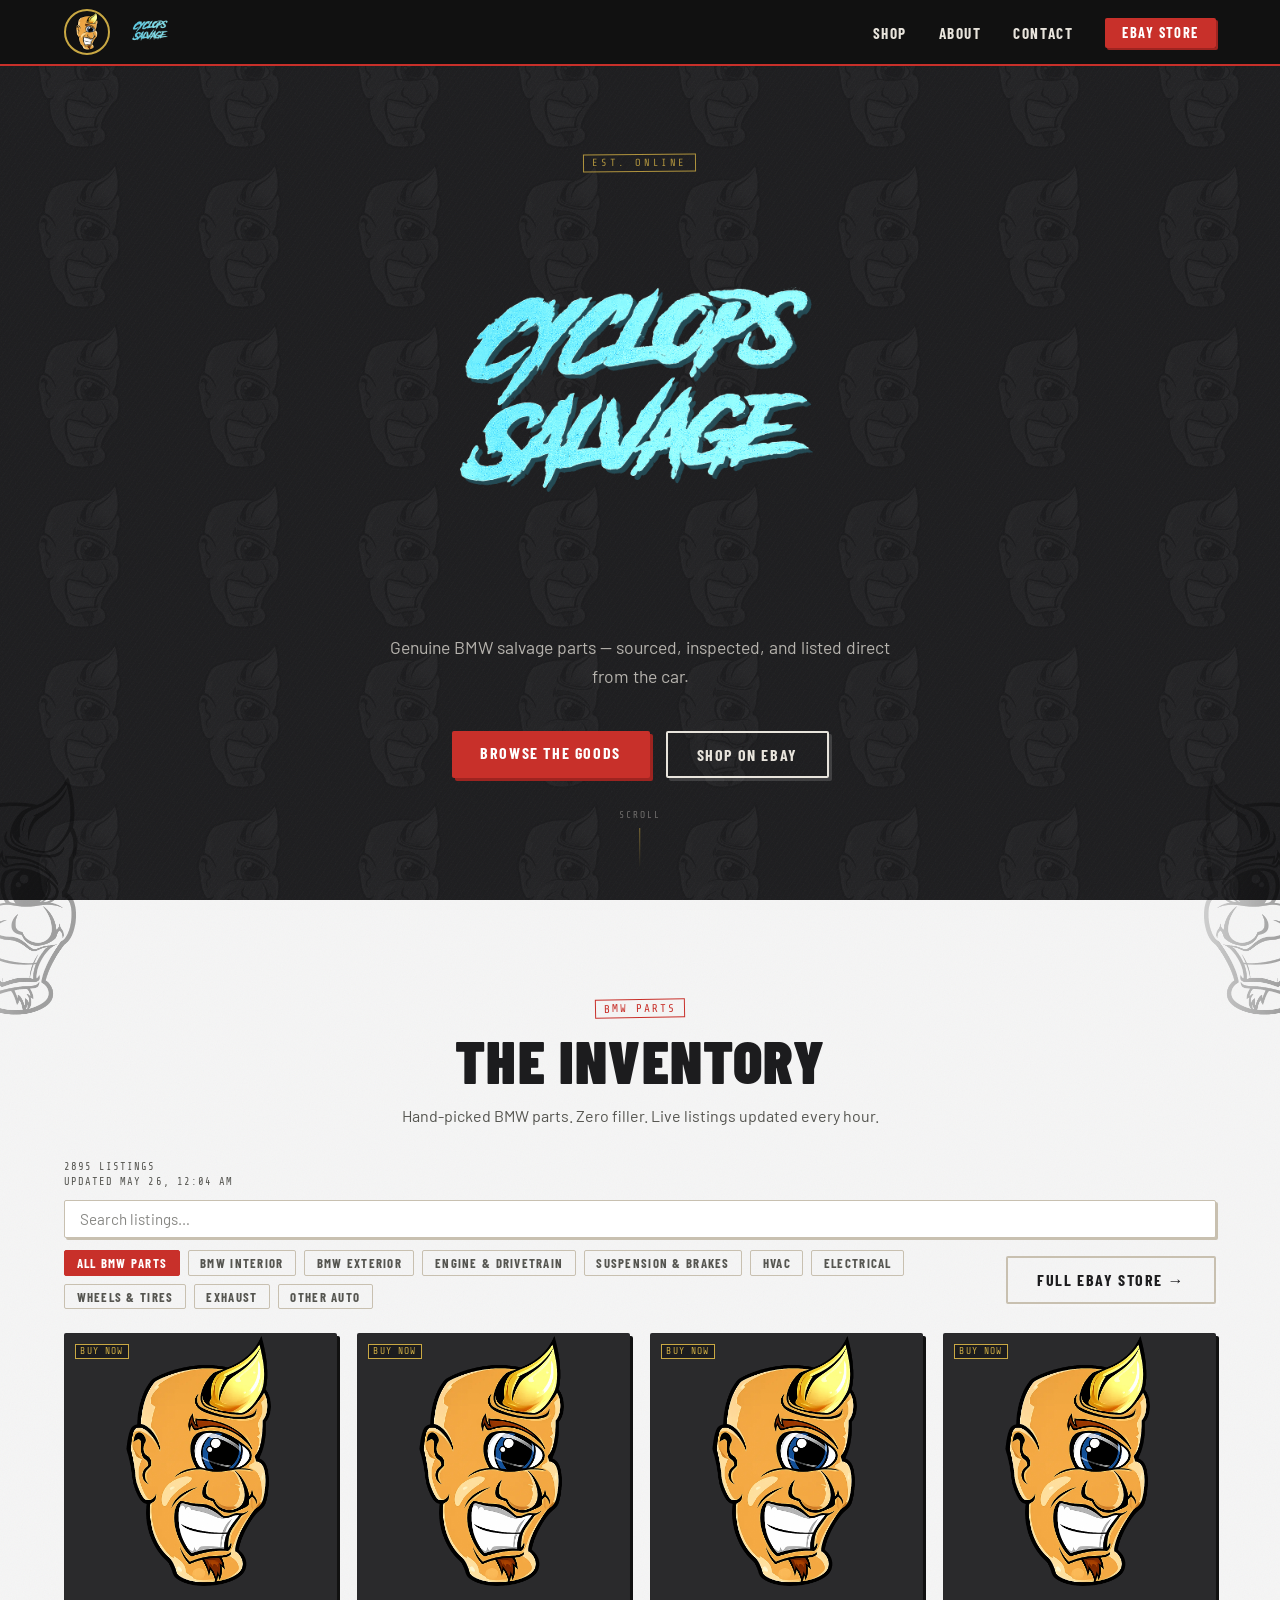
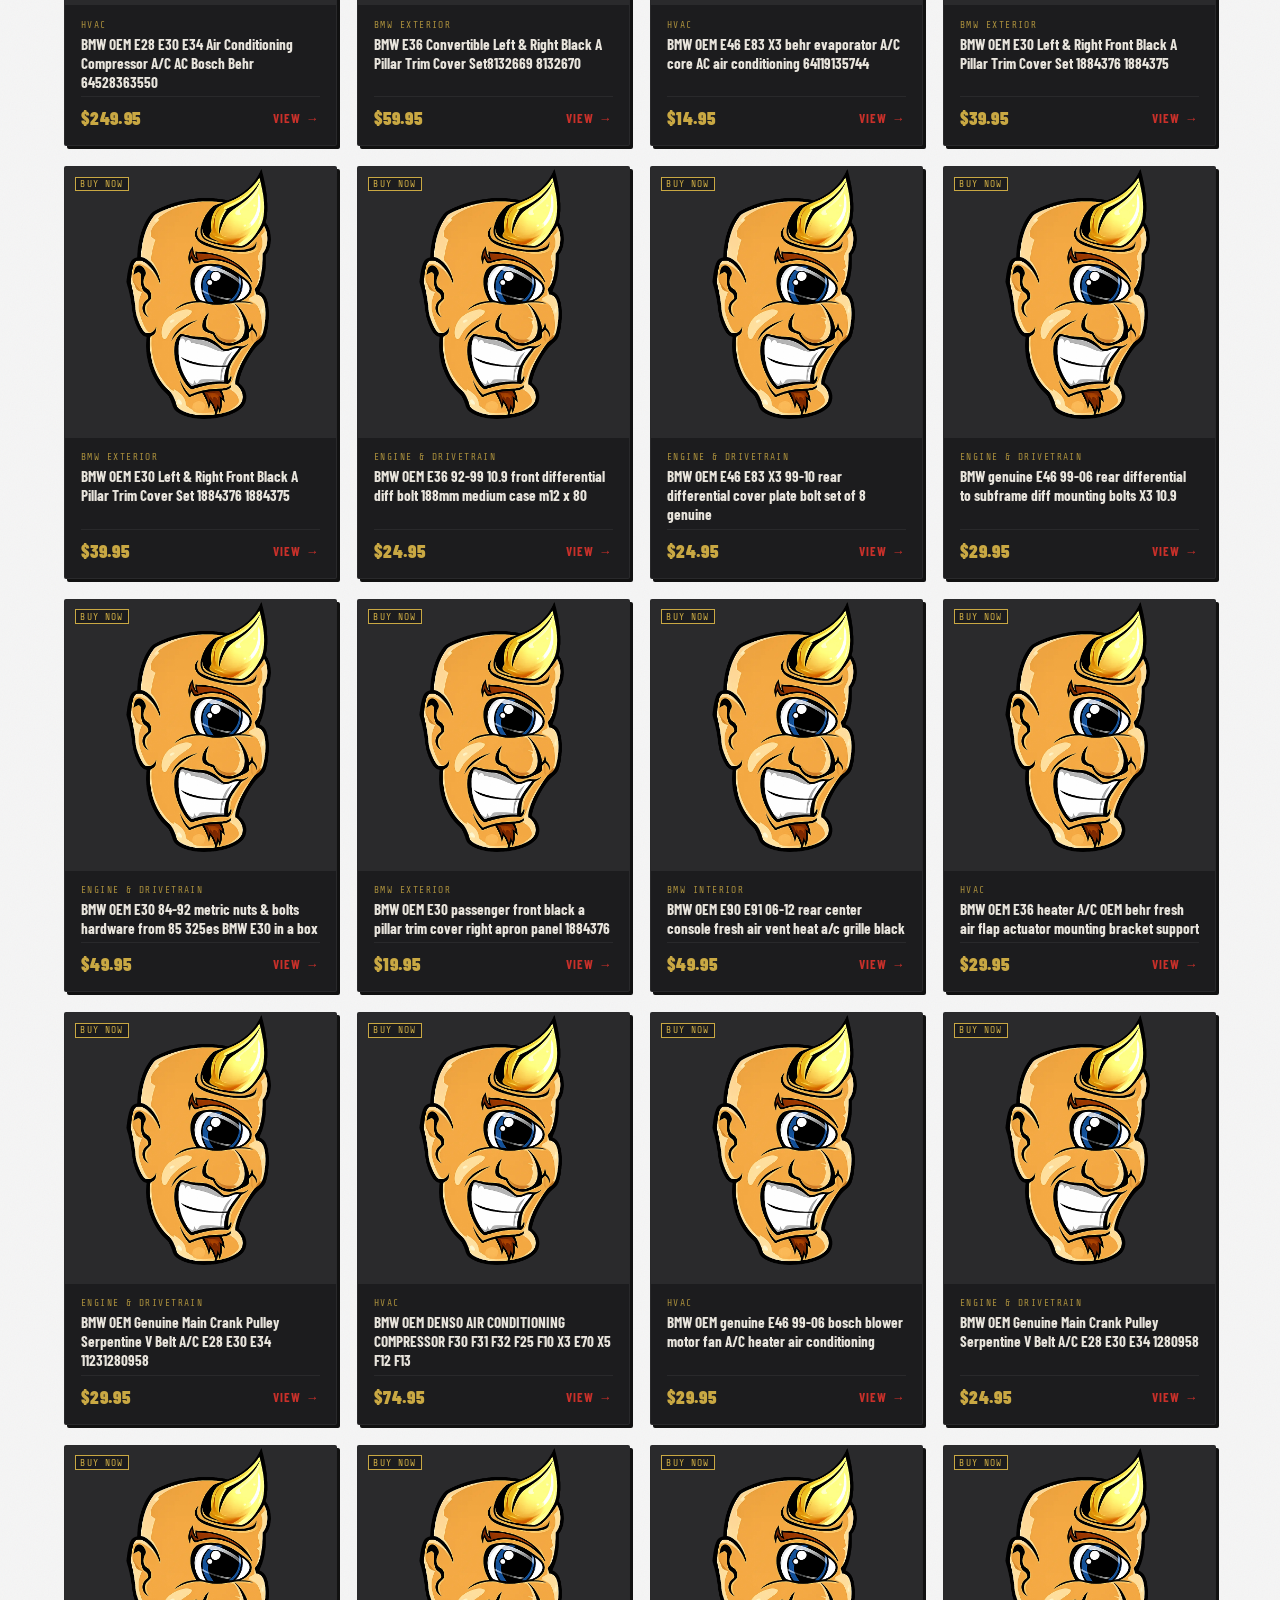
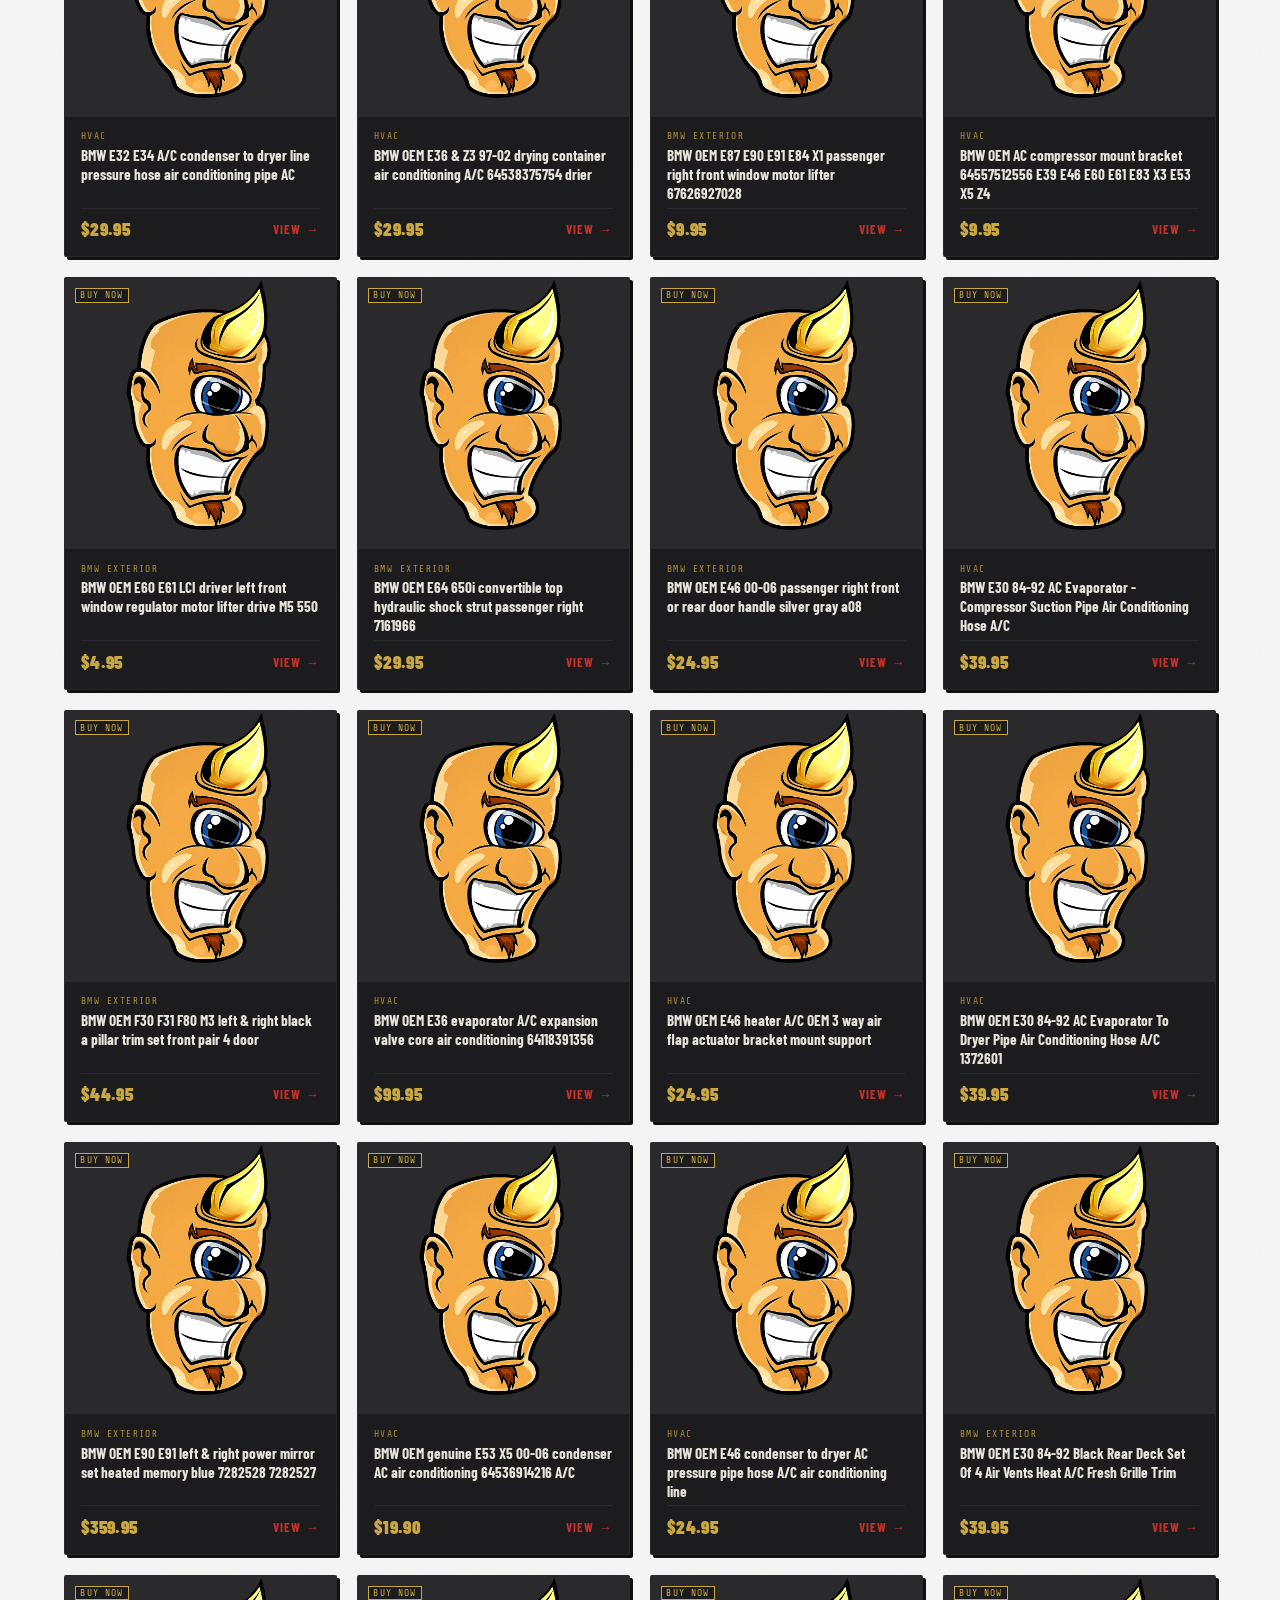
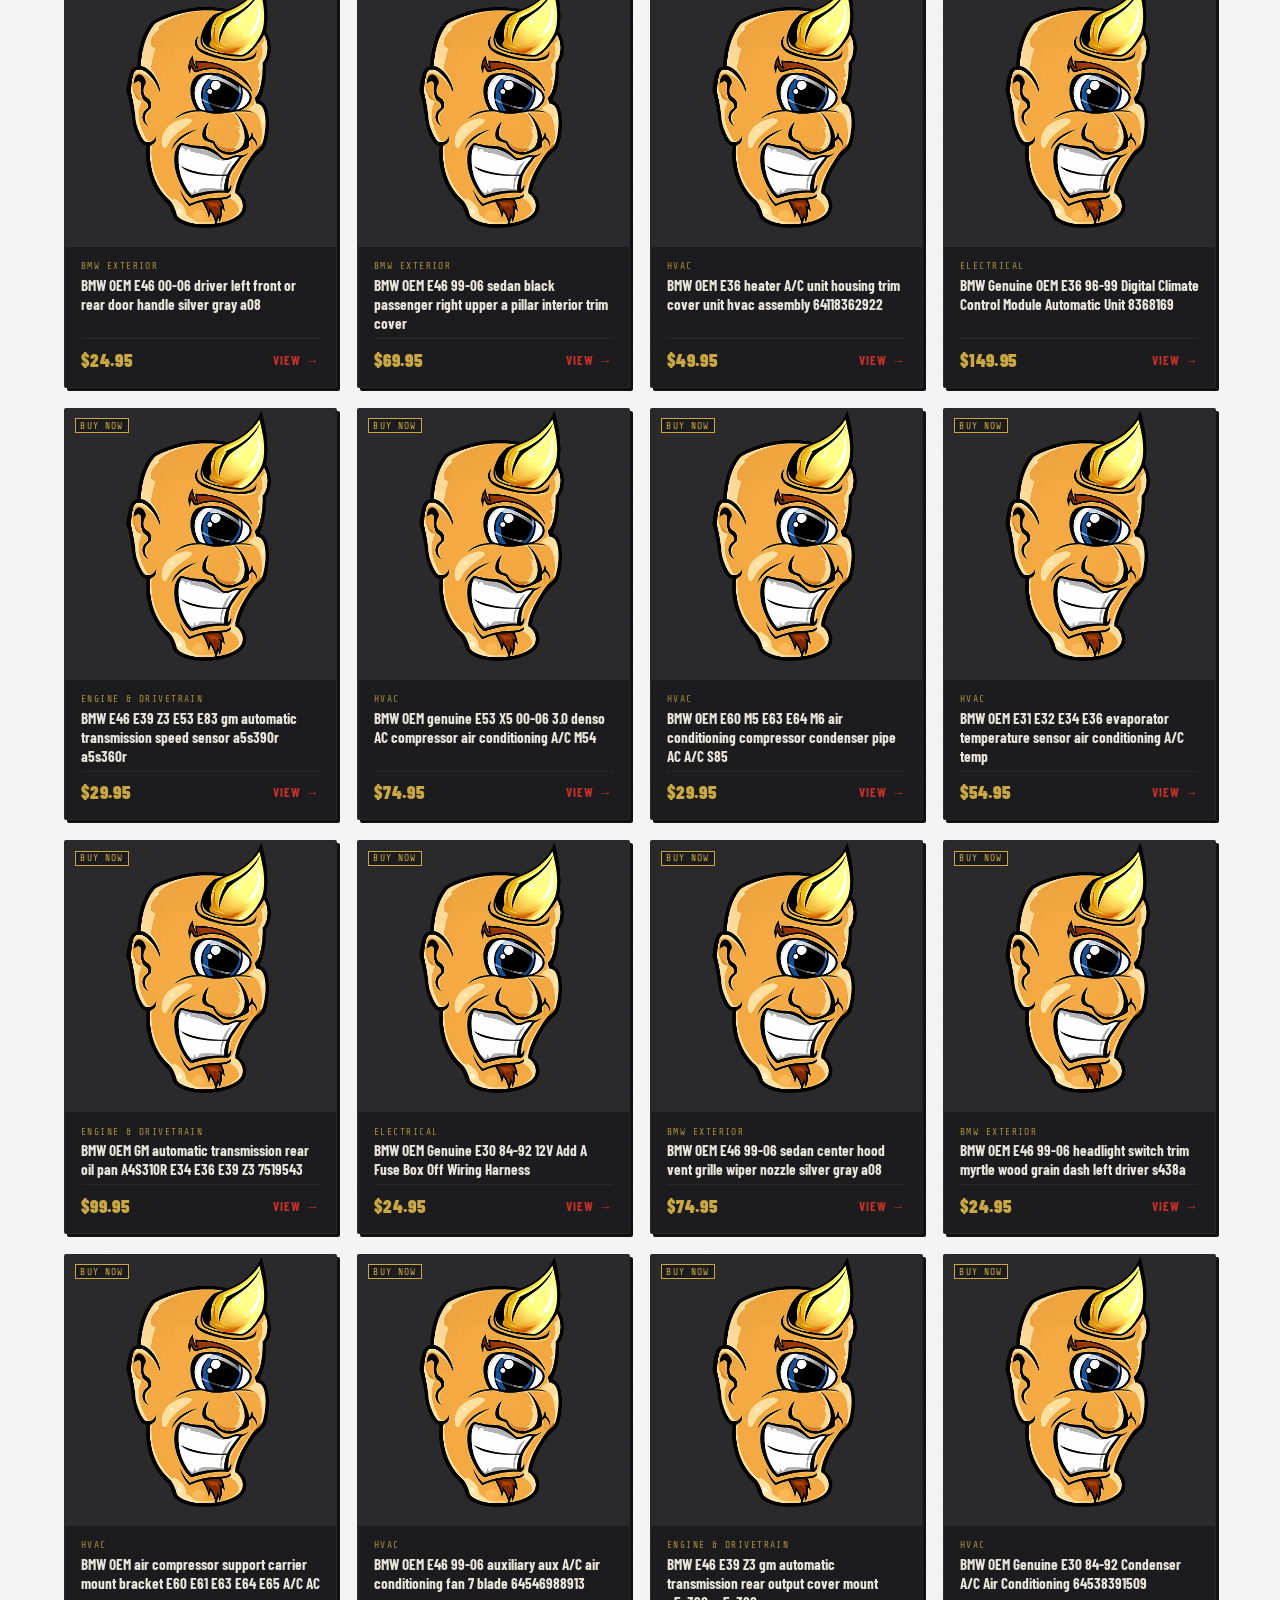
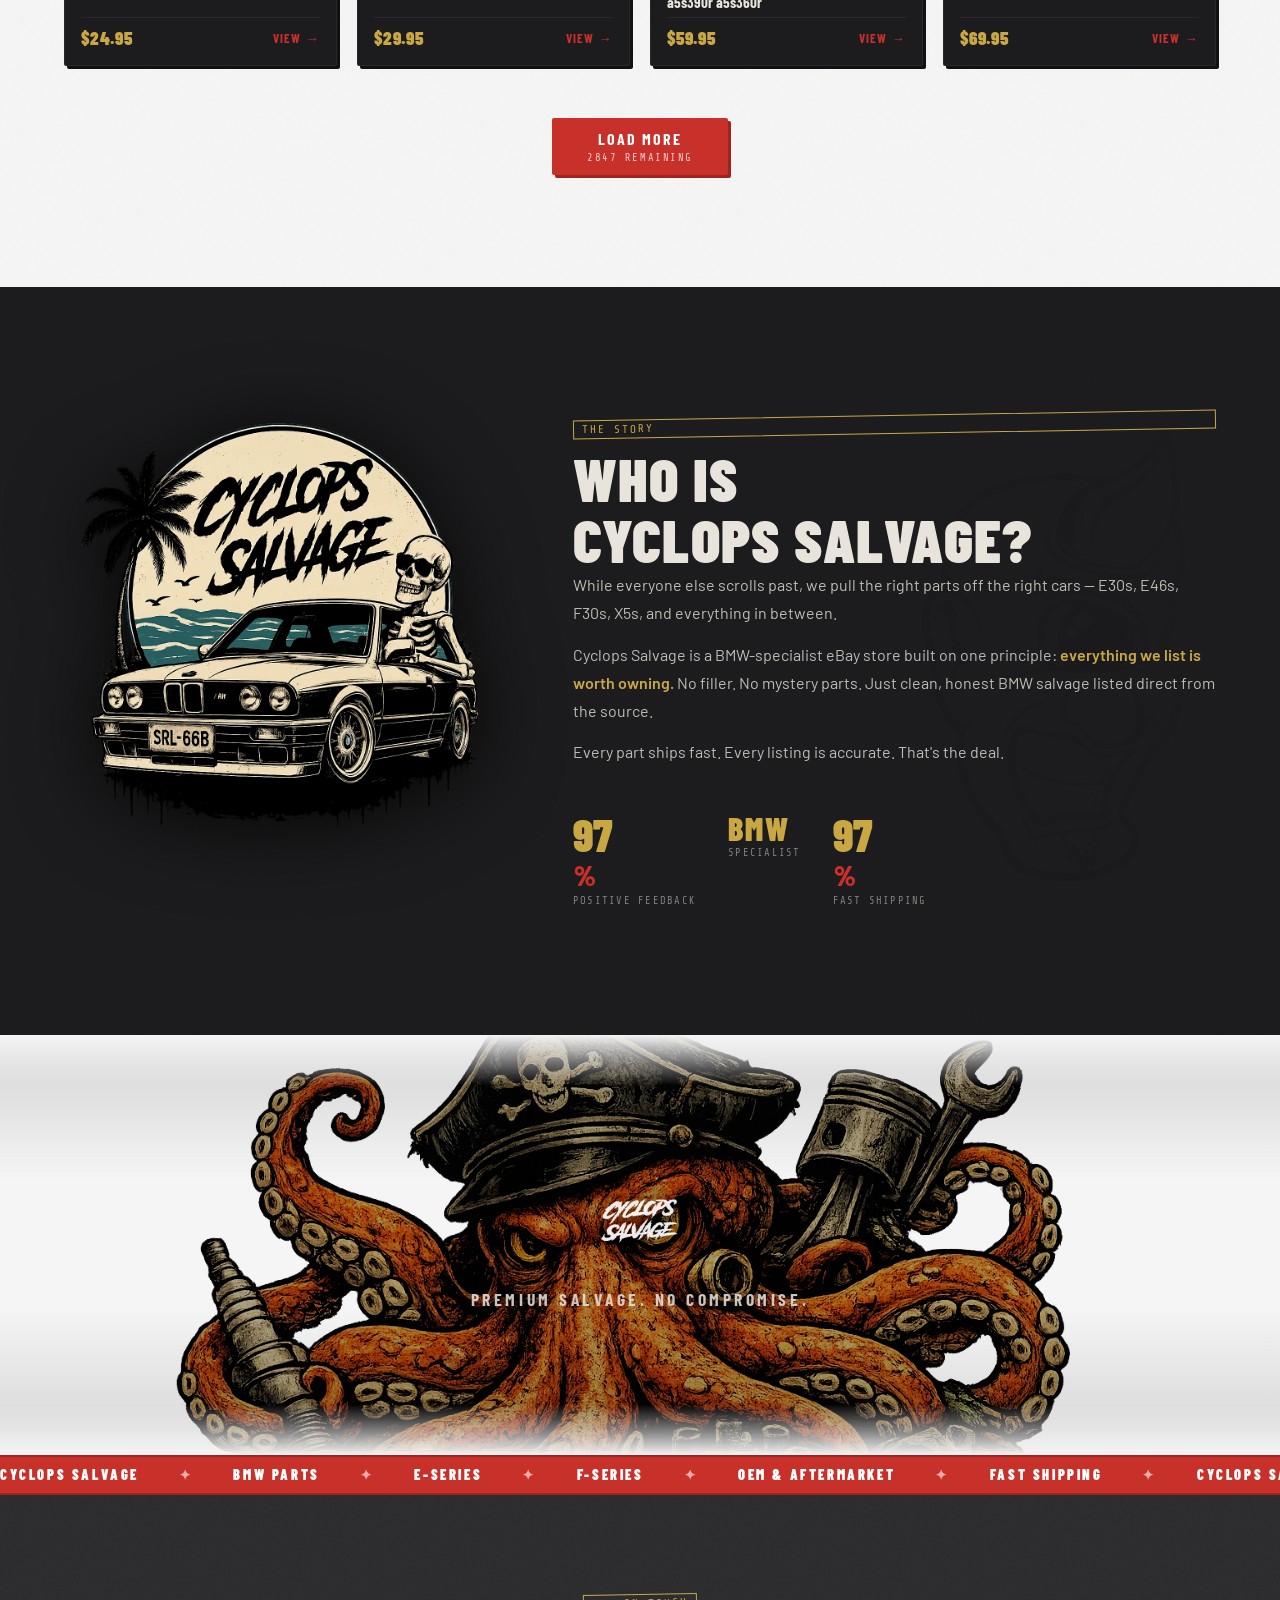
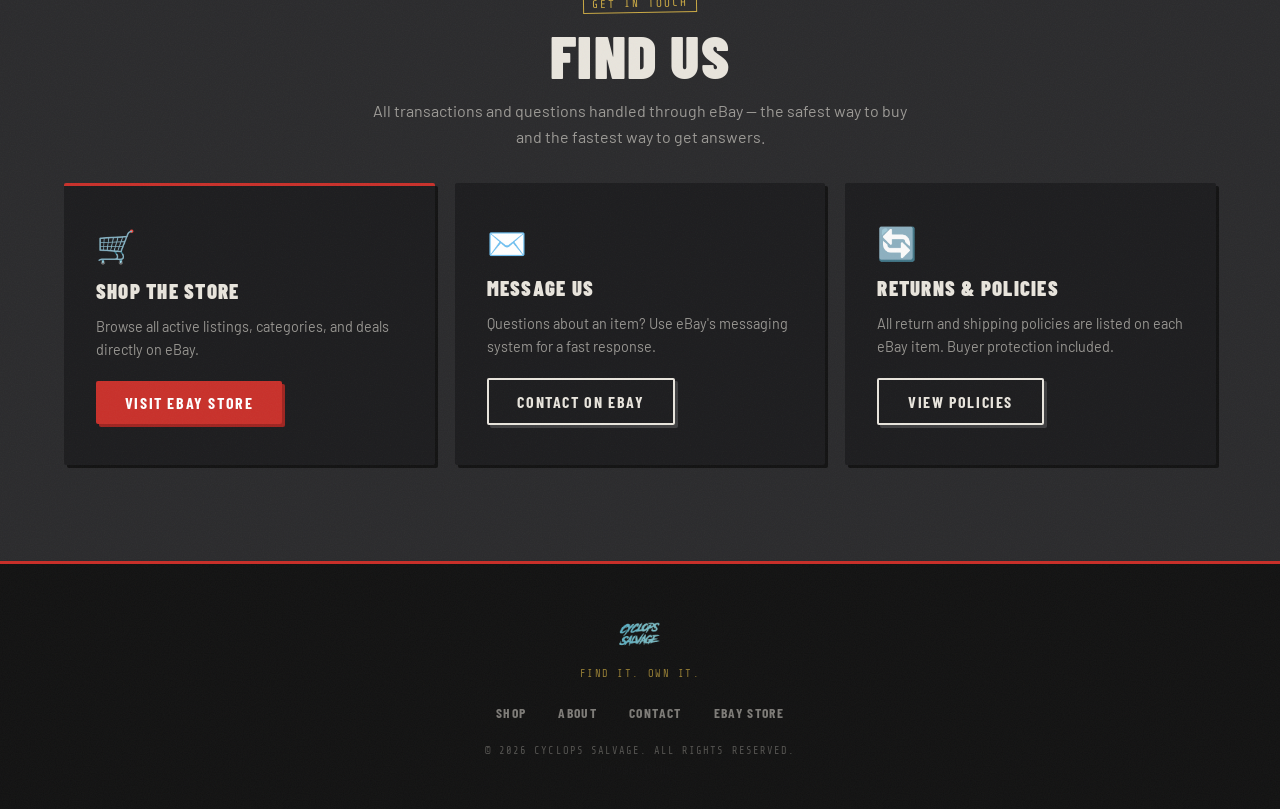
==== commit dfc43634: "Reposition site as BMW-only specialist shop - Filter inventory to BMW-only by title keyword matching" ====
--- a/index.html
+++ b/index.html
@@ -3,17 +3,17 @@
 <head>
   <meta charset="UTF-8" />
   <meta name="viewport" content="width=device-width, initial-scale=1.0" />
-  <title>Cyclops Salvage — Find It. Own It.</title>
-  <meta name="description" content="Cyclops Salvage — premium salvage finds, Dixon Flannels, BMW parts, memorabilia, and more." />
+  <title>Cyclops Salvage — BMW Parts</title>
+  <meta name="description" content="BMW salvage parts direct from cyclopssalvage on eBay. E-series, F-series, OEM and used parts updated hourly." />
   <link rel="canonical" href="https://cyclopssalvage.com/" />
-  <meta property="og:title" content="Cyclops Salvage — Find It. Own It." />
-  <meta property="og:description" content="Premium salvage finds, Dixon Flannels, BMW parts, memorabilia, and more — direct from the source." />
+  <meta property="og:title" content="Cyclops Salvage — BMW Parts" />
+  <meta property="og:description" content="Genuine BMW salvage parts — E-series, F-series, OEM and used. Live listings updated hourly, direct from the source." />
   <meta property="og:image" content="https://cyclopssalvage.com/images/mascot-color.webp" />
   <meta property="og:url" content="https://cyclopssalvage.com/" />
   <meta property="og:type" content="website" />
   <meta property="og:site_name" content="Cyclops Salvage" />
   <meta name="twitter:card" content="summary_large_image" />
-  <meta name="twitter:title" content="Cyclops Salvage — Find It. Own It." />
+  <meta name="twitter:title" content="Cyclops Salvage — BMW Parts" />
   <meta name="twitter:image" content="https://cyclopssalvage.com/images/mascot-color.webp" />
   <meta name="google-site-verification" content="xeWnGcfnx6JY8Xh1MMaBxsjRJ6ylQl4vy43GuV5Pq5k" />
   <link rel="preconnect" href="https://fonts.googleapis.com" />
@@ -38,7 +38,7 @@
     "@type": "OnlineStore",
     "name": "Cyclops Salvage",
     "url": "https://cyclopssalvage.com",
-    "description": "Premium salvage finds, Dixon Flannels, BMW parts, memorabilia, and more — direct from the source.",
+    "description": "Genuine BMW salvage parts — E-series, F-series, OEM and used. Live listings updated hourly, direct from the source.",
     "sameAs": [
       "https://www.ebay.com/str/cyclopssalvage"
     ]
@@ -77,7 +77,7 @@
       <h1 class="hero__title">
         <img src="images/logo-teal.webp" alt="Cyclops Salvage" class="hero__logo" />
       </h1>
-      <p class="hero__sub">Premium salvage finds, Dixon Flannels, BMW parts &amp; more — direct from the source.</p>
+      <p class="hero__sub">Genuine BMW salvage parts — sourced, inspected, and listed direct from the car.</p>
       <div class="hero__actions">
         <a href="#shop" class="btn btn--primary">Browse the Goods</a>
         <a href="https://www.ebay.com/str/cyclopssalvage" target="_blank" rel="noopener" class="btn btn--ghost">Shop on eBay</a>
@@ -104,9 +104,9 @@
     </div>
     <div class="container">
       <div class="section-header reveal">
-        <div class="stamp-label">What We Carry</div>
+        <div class="stamp-label">BMW Parts</div>
         <h2 class="section-title">THE INVENTORY</h2>
-        <p class="section-sub">Hand-picked. Zero filler. Live listings pulled straight from the store — updated every hour.</p>
+        <p class="section-sub">Hand-picked BMW parts. Zero filler. Live listings updated every hour.</p>
       </div>
 
       <div class="listings-toolbar reveal">
@@ -149,17 +149,17 @@
         <div class="about__content reveal">
           <div class="stamp-label">The Story</div>
           <h2 class="section-title">WHO IS<br>CYCLOPS SALVAGE?</h2>
-          <p>While everyone else scrolls past, we spot the value — in a flannel, a BMW part, a signed piece of history, or a pair of kicks someone else slept on.</p>
-          <p>Cyclops Salvage is an online store built on one principle: <strong>everything we list is worth owning.</strong> No filler. No junk. Just hand-picked inventory across clothing, automotive, collectibles, and beyond.</p>
-          <p>Every item ships fast. Every listing is honest. That's the deal.</p>
+          <p>While everyone else scrolls past, we pull the right parts off the right cars — E30s, E46s, F30s, X5s, and everything in between.</p>
+          <p>Cyclops Salvage is a BMW-specialist eBay store built on one principle: <strong>everything we list is worth owning.</strong> No filler. No mystery parts. Just clean, honest BMW salvage listed direct from the source.</p>
+          <p>Every part ships fast. Every listing is accurate. That's the deal.</p>
           <div class="about__stats">
             <div class="about__stat">
               <span class="about__stat-num" data-count="100">0</span><span class="about__stat-suffix">%</span>
               <span class="about__stat-label">Positive Feedback</span>
             </div>
             <div class="about__stat">
-              <span class="about__stat-num" data-count="7">0</span><span class="about__stat-suffix">+</span>
-              <span class="about__stat-label">Categories</span>
+              <span class="about__stat-num about__stat-num--text">BMW</span>
+              <span class="about__stat-label">Specialist</span>
             </div>
             <div class="about__stat">
               <span class="about__stat-num" data-count="100">0</span><span class="about__stat-suffix">%</span>
@@ -185,23 +185,27 @@
     <div class="ticker-track">
       <span>CYCLOPS SALVAGE</span>
       <span class="ticker-sep">✦</span>
-      <span>DIXON FLANNELS</span>
-      <span class="ticker-sep">✦</span>
       <span>BMW PARTS</span>
       <span class="ticker-sep">✦</span>
-      <span>MEMORABILIA</span>
-      <span class="ticker-sep">✦</span>
-      <span>SPORTING GOODS</span>
+      <span>E-SERIES</span>
+      <span class="ticker-sep">✦</span>
+      <span>F-SERIES</span>
+      <span class="ticker-sep">✦</span>
+      <span>OEM &amp; AFTERMARKET</span>
+      <span class="ticker-sep">✦</span>
+      <span>FAST SHIPPING</span>
       <span class="ticker-sep">✦</span>
       <span>CYCLOPS SALVAGE</span>
       <span class="ticker-sep">✦</span>
-      <span>DIXON FLANNELS</span>
-      <span class="ticker-sep">✦</span>
       <span>BMW PARTS</span>
       <span class="ticker-sep">✦</span>
-      <span>MEMORABILIA</span>
-      <span class="ticker-sep">✦</span>
-      <span>SPORTING GOODS</span>
+      <span>E-SERIES</span>
+      <span class="ticker-sep">✦</span>
+      <span>F-SERIES</span>
+      <span class="ticker-sep">✦</span>
+      <span>OEM &amp; AFTERMARKET</span>
+      <span class="ticker-sep">✦</span>
+      <span>FAST SHIPPING</span>
       <span class="ticker-sep">✦</span>
     </div>
   </div>
--- a/css/styles.css
+++ b/css/styles.css
@@ -1,6 +1,6 @@
 /* ============================================================
    CYCLOPS SALVAGE — styles.css
-   Grunge / punk storefront aesthetic
+   BMW specialist shop aesthetic
    ============================================================ */
 
 /* ── Google Fonts loaded in <head> ──────────────────────────
@@ -14,8 +14,8 @@
   --c-black:        #111111;
   --c-dark:         #1C1C1E;
   --c-mid:          #2A2A2C;
-  --c-paper:        #F0EBE0;
-  --c-paper-dark:   #E0D9CB;
+  --c-paper:        #F5F5F5;
+  --c-paper-dark:   #E8E8E8;
   --c-white:        #FFFFFF;
   --c-off-white:    #E8E4DC;
   --c-red:          #C8302A;
@@ -37,8 +37,8 @@
   --section-pad:    6rem 1.5rem;
   --radius:         2px;
 
-  /* grunge noise overlay — inline SVG data URI */
-  --texture-noise: url("data:image/svg+xml,%3Csvg xmlns='http://www.w3.org/2000/svg' width='300' height='300'%3E%3Cfilter id='n'%3E%3CfeTurbulence type='fractalNoise' baseFrequency='0.85' numOctaves='4' stitchTiles='stitch'/%3E%3C/filter%3E%3Crect width='300' height='300' filter='url(%23n)' opacity='0.08'/%3E%3C/svg%3E");
+  /* subtle noise overlay */
+  --texture-noise: url("data:image/svg+xml,%3Csvg xmlns='http://www.w3.org/2000/svg' width='300' height='300'%3E%3Cfilter id='n'%3E%3CfeTurbulence type='fractalNoise' baseFrequency='0.85' numOctaves='4' stitchTiles='stitch'/%3E%3C/filter%3E%3Crect width='300' height='300' filter='url(%23n)' opacity='0.04'/%3E%3C/svg%3E");
 }
 
 /* ── Reset ────────────────────────────────────────────────── */
@@ -75,7 +75,7 @@
   pointer-events: none;
   z-index: 1;
 }
-.section-texture--dark { opacity: 0.15; }
+.section-texture--dark { opacity: 0.08; }
 
 /* stamp labels */
 .stamp-label {
@@ -371,7 +371,7 @@
   z-index: 0;
 }
 
-/* diagonal scratch lines */
+/* subtle diagonal lines */
 .hero::before {
   content: '';
   position: absolute;
@@ -380,8 +380,8 @@
     -55deg,
     transparent,
     transparent 4px,
-    rgba(255,255,255,0.018) 4px,
-    rgba(255,255,255,0.018) 5px
+    rgba(255,255,255,0.006) 4px,
+    rgba(255,255,255,0.006) 5px
   );
   z-index: 0;
 }
@@ -665,8 +665,8 @@
     45deg,
     transparent,
     transparent 3px,
-    rgba(255,255,255,0.012) 3px,
-    rgba(255,255,255,0.012) 4px
+    rgba(255,255,255,0.004) 3px,
+    rgba(255,255,255,0.004) 4px
   );
   pointer-events: none;
 }
@@ -748,6 +748,10 @@
   font-size: 1.8rem;
   color: var(--c-red);
   margin-left: 1px;
+}
+.about__stat-num--text {
+  font-size: 2rem;
+  letter-spacing: 0.06em;
 }
 .about__stat-label {
   font-family: var(--font-mono);
@@ -1231,74 +1235,43 @@
   letter-spacing: 0.15em;
 }
 
-/* ── Load More — explosion card ──────────────────────────── */
-.load-more-explosion {
-  /* single grid cell — no grid-column span */
-  position: relative;
-  background: var(--c-dark);
-  border: 1px solid rgba(255,255,255,0.06);
-  border-radius: var(--radius);
-  box-shadow: 3px 3px 0 var(--c-black);
-  /* same aspect ratio as listing cards */
-  aspect-ratio: 1 / 1;
-  display: flex;
-  align-items: center;
+/* ── Load More ───────────────────────────────────────────── */
+.load-more-wrap {
+  grid-column: 1 / -1;
+  display: flex;
   justify-content: center;
-  /* allow baby to burst upward out of card */
-  overflow: visible;
-}
-.load-more-explosion__art {
-  position: absolute;
-  bottom: -60px;
-  left: 50%;
-  transform: translateX(-50%);
-  width: 156%;
-  height: auto;
-  opacity: 1;
-  filter: drop-shadow(0 -8px 24px rgba(200,48,42,0.5)) drop-shadow(0 4px 12px rgba(0,0,0,0.6));
-  pointer-events: none;
-  z-index: 1;
-}
-.load-more-explosion__btn-wrap {
-  position: absolute;
-  bottom: 1.5rem;
-  left: 0;
-  right: 0;
-  display: flex;
-  justify-content: center;
-  z-index: 2;
-}
-.load-more-explosion__btn {
-  display: flex;
-  flex-direction: column;
-  align-items: center;
-  gap: 0.25rem;
-  font-family: var(--font-head);
-  font-weight: 900;
-  font-size: 1.32rem;
+  padding: 2rem 0 1rem;
+}
+.load-more-btn {
+  display: flex;
+  flex-direction: column;
+  align-items: center;
+  gap: 0.2rem;
+  font-family: var(--font-head);
+  font-weight: 700;
+  font-size: 1rem;
   letter-spacing: 0.12em;
   text-transform: uppercase;
   color: var(--c-white);
   background: var(--c-red);
   border: none;
-  padding: 0.55em 1.68em;
+  padding: 0.7em 2.2em;
   border-radius: var(--radius);
   cursor: pointer;
-  white-space: nowrap;
-  box-shadow: 3px 3px 0 var(--c-red-dark), 0 0 24px rgba(200,48,42,0.6);
+  box-shadow: 3px 3px 0 var(--c-red-dark);
   transition: transform 0.15s, box-shadow 0.15s, background 0.15s;
 }
-.load-more-explosion__btn:hover {
+.load-more-btn:hover {
   background: var(--c-red-dark);
-  transform: translate(-2px, -2px) scale(1.05);
-  box-shadow: 5px 5px 0 var(--c-red-dark), 0 0 40px rgba(200,48,42,0.8);
-}
-.load-more-explosion__count {
-  font-size: 0.72rem;
+  transform: translate(1px, 1px);
+  box-shadow: 2px 2px 0 var(--c-red-dark);
+}
+.load-more-btn__count {
+  font-size: 0.65rem;
   font-weight: 400;
   font-family: var(--font-mono);
   letter-spacing: 0.15em;
-  opacity: 0.8;
+  opacity: 0.75;
   text-transform: uppercase;
 }
 
@@ -1380,22 +1353,6 @@
     display: none;
   }
 
-  /* 4. Explosion card mobile adjustments */
-  .load-more-explosion__art {
-    width: 200%;
-    bottom: -30px;
-  }
-  .load-more-explosion__btn-wrap {
-    bottom: 0.75rem;
-  }
-  .load-more-explosion__btn {
-    font-size: 0.75rem;
-    padding: 0.4em 0.9em;
-  }
-  .load-more-explosion__count {
-    font-size: 0.55rem;
-  }
-
   /* 3. Filter bar: wraps into multiple rows on mobile */
   .filter-bar {
     width: 100%;
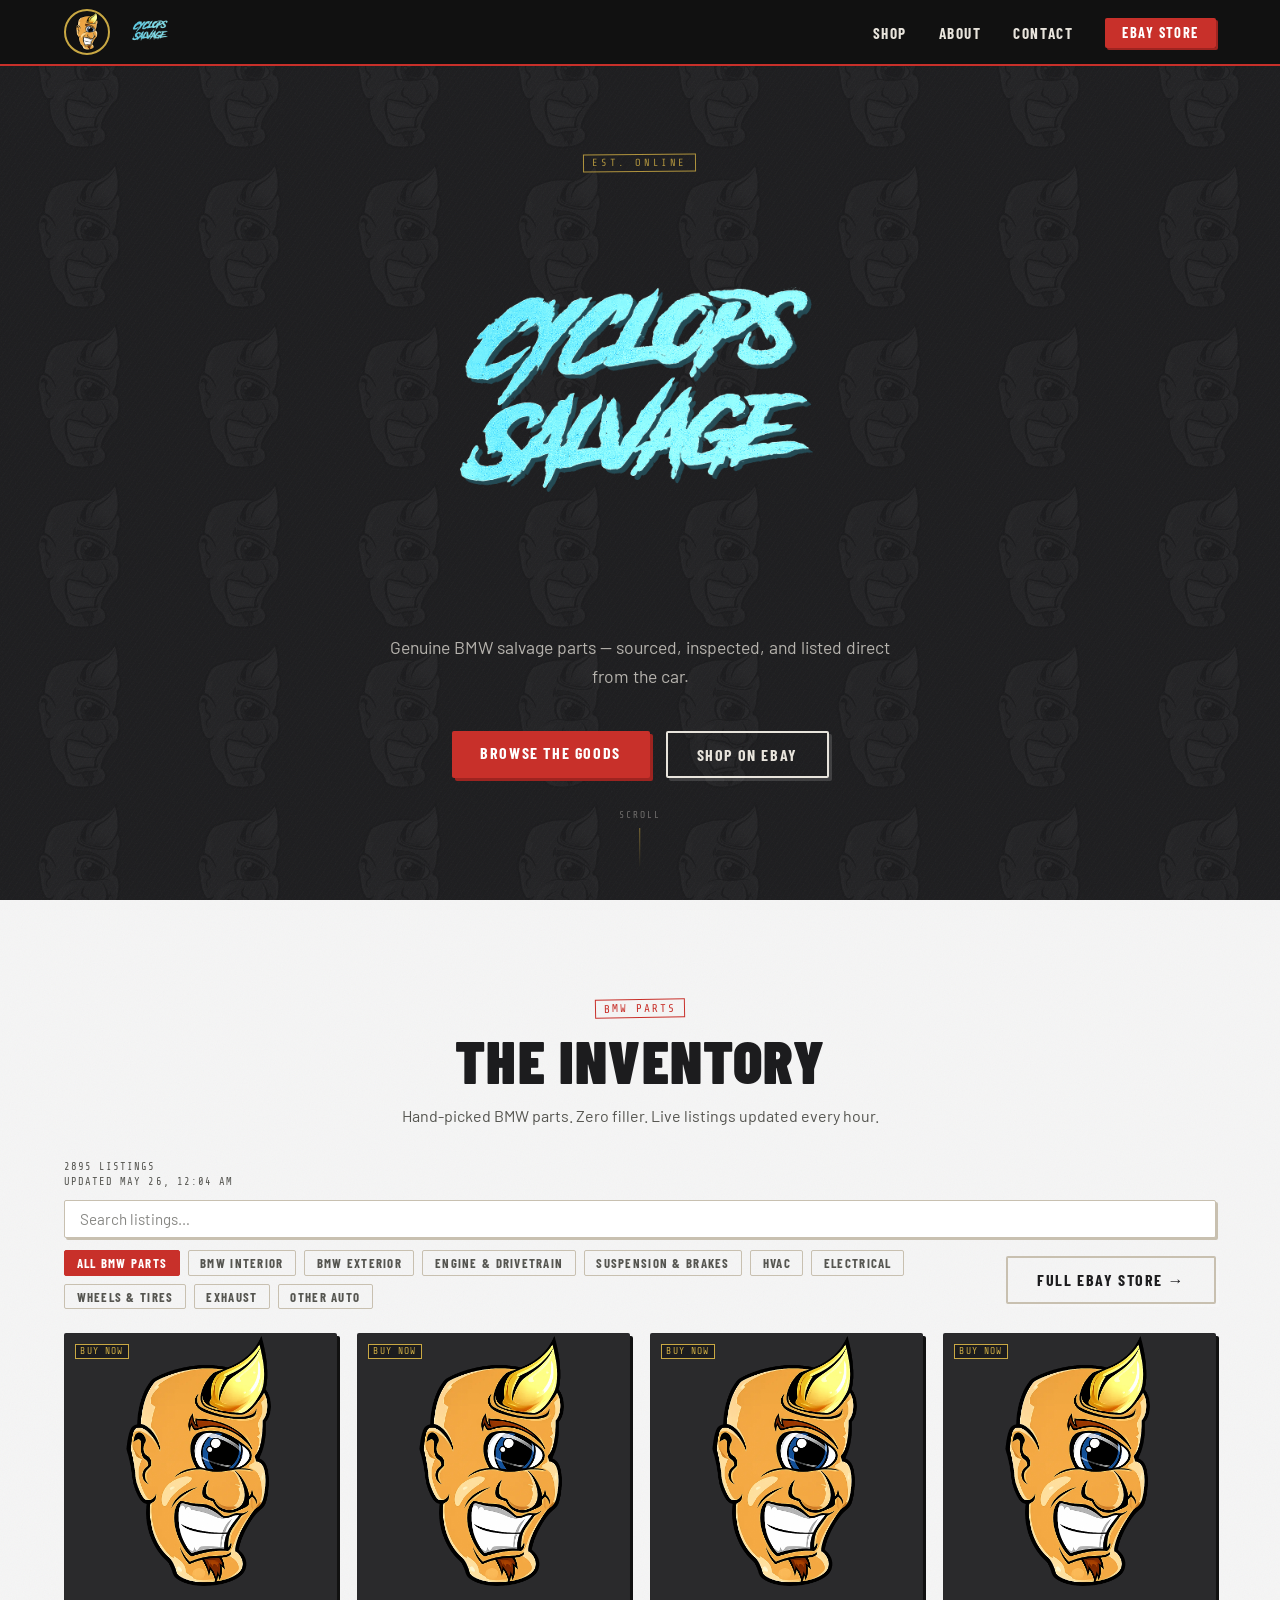
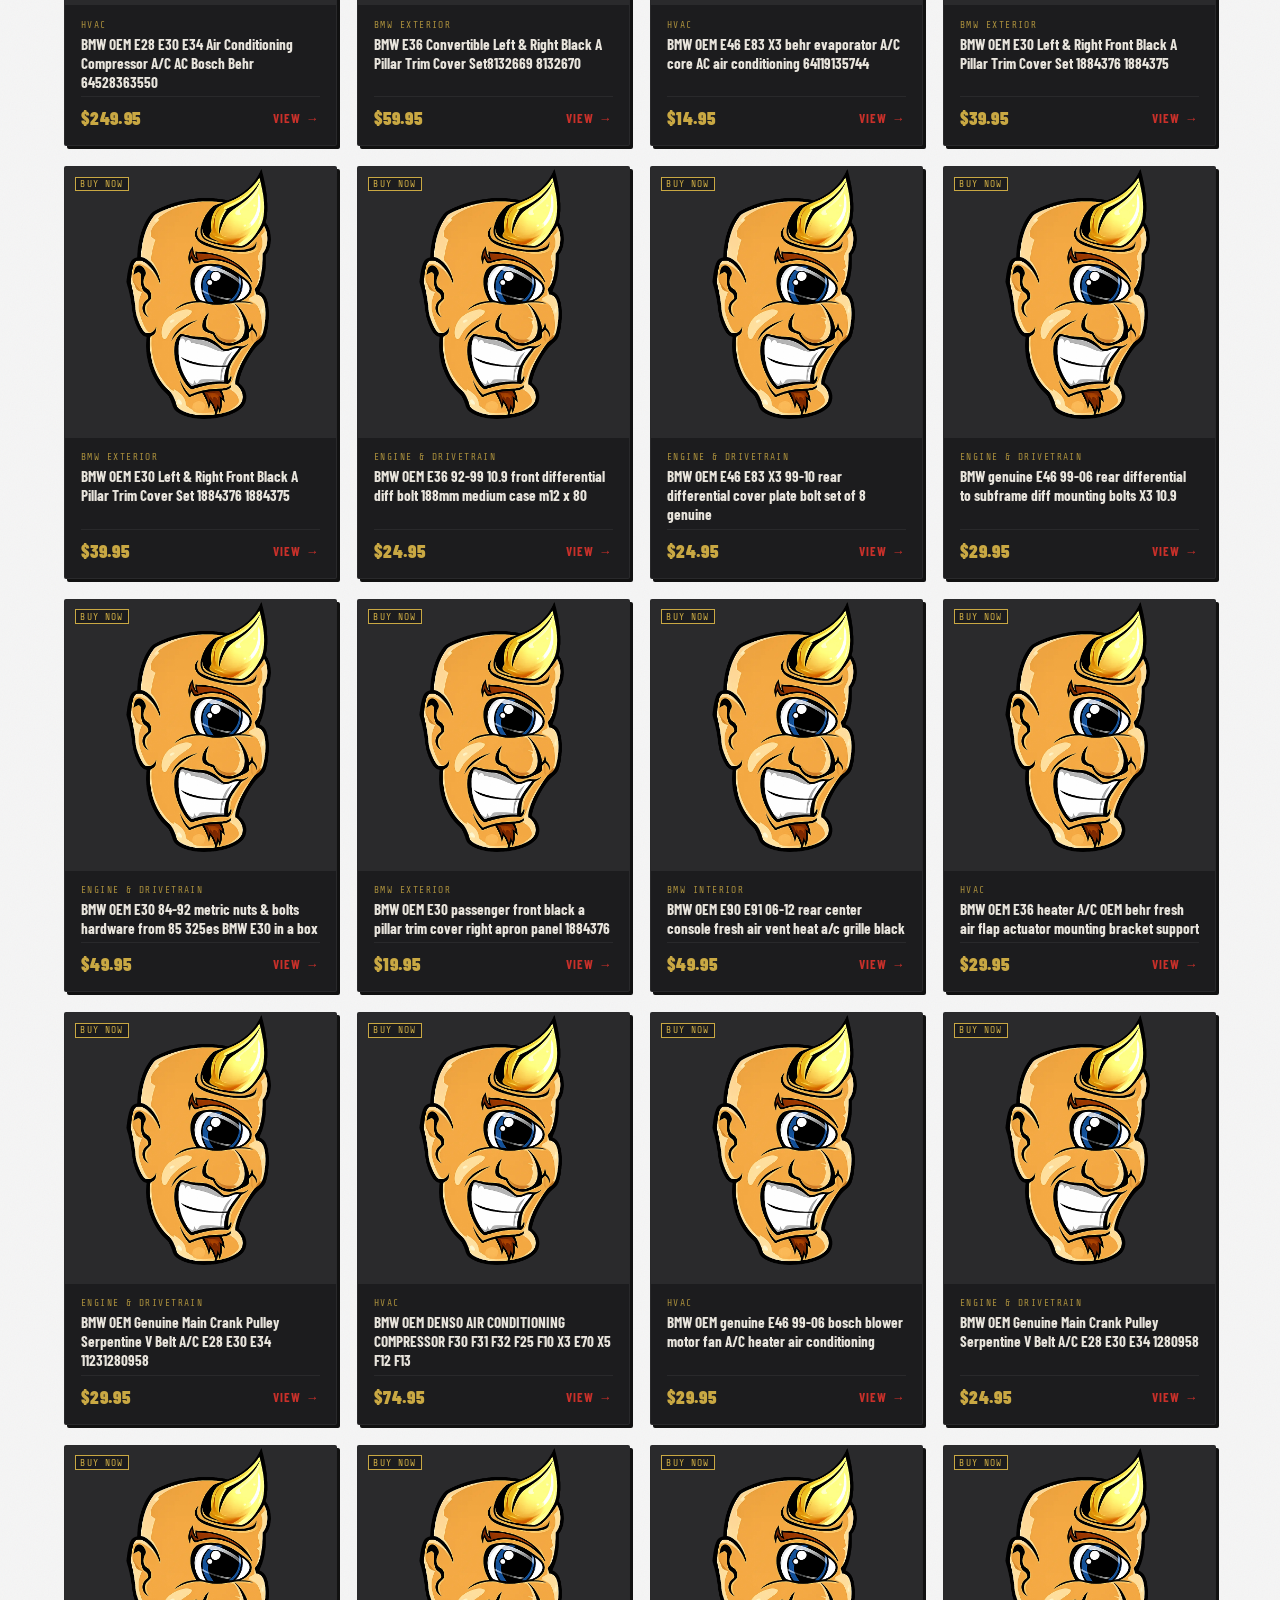
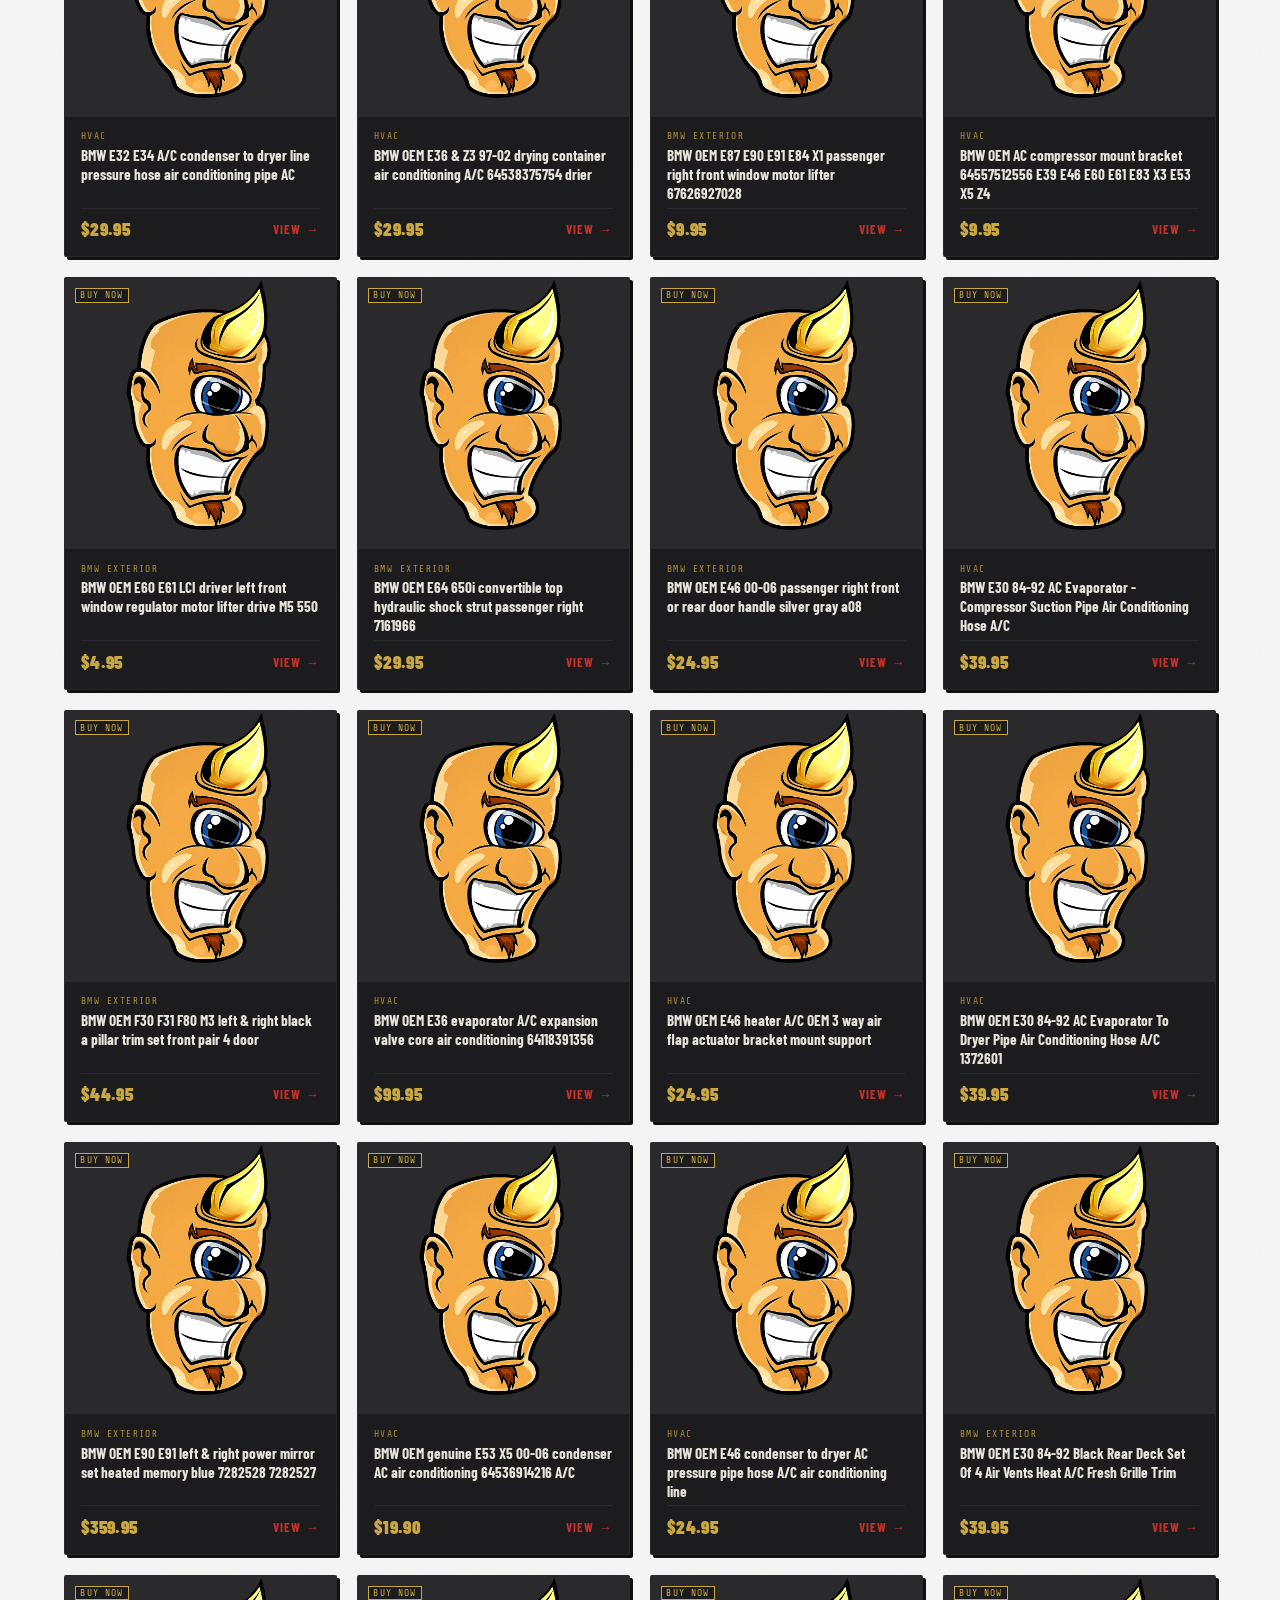
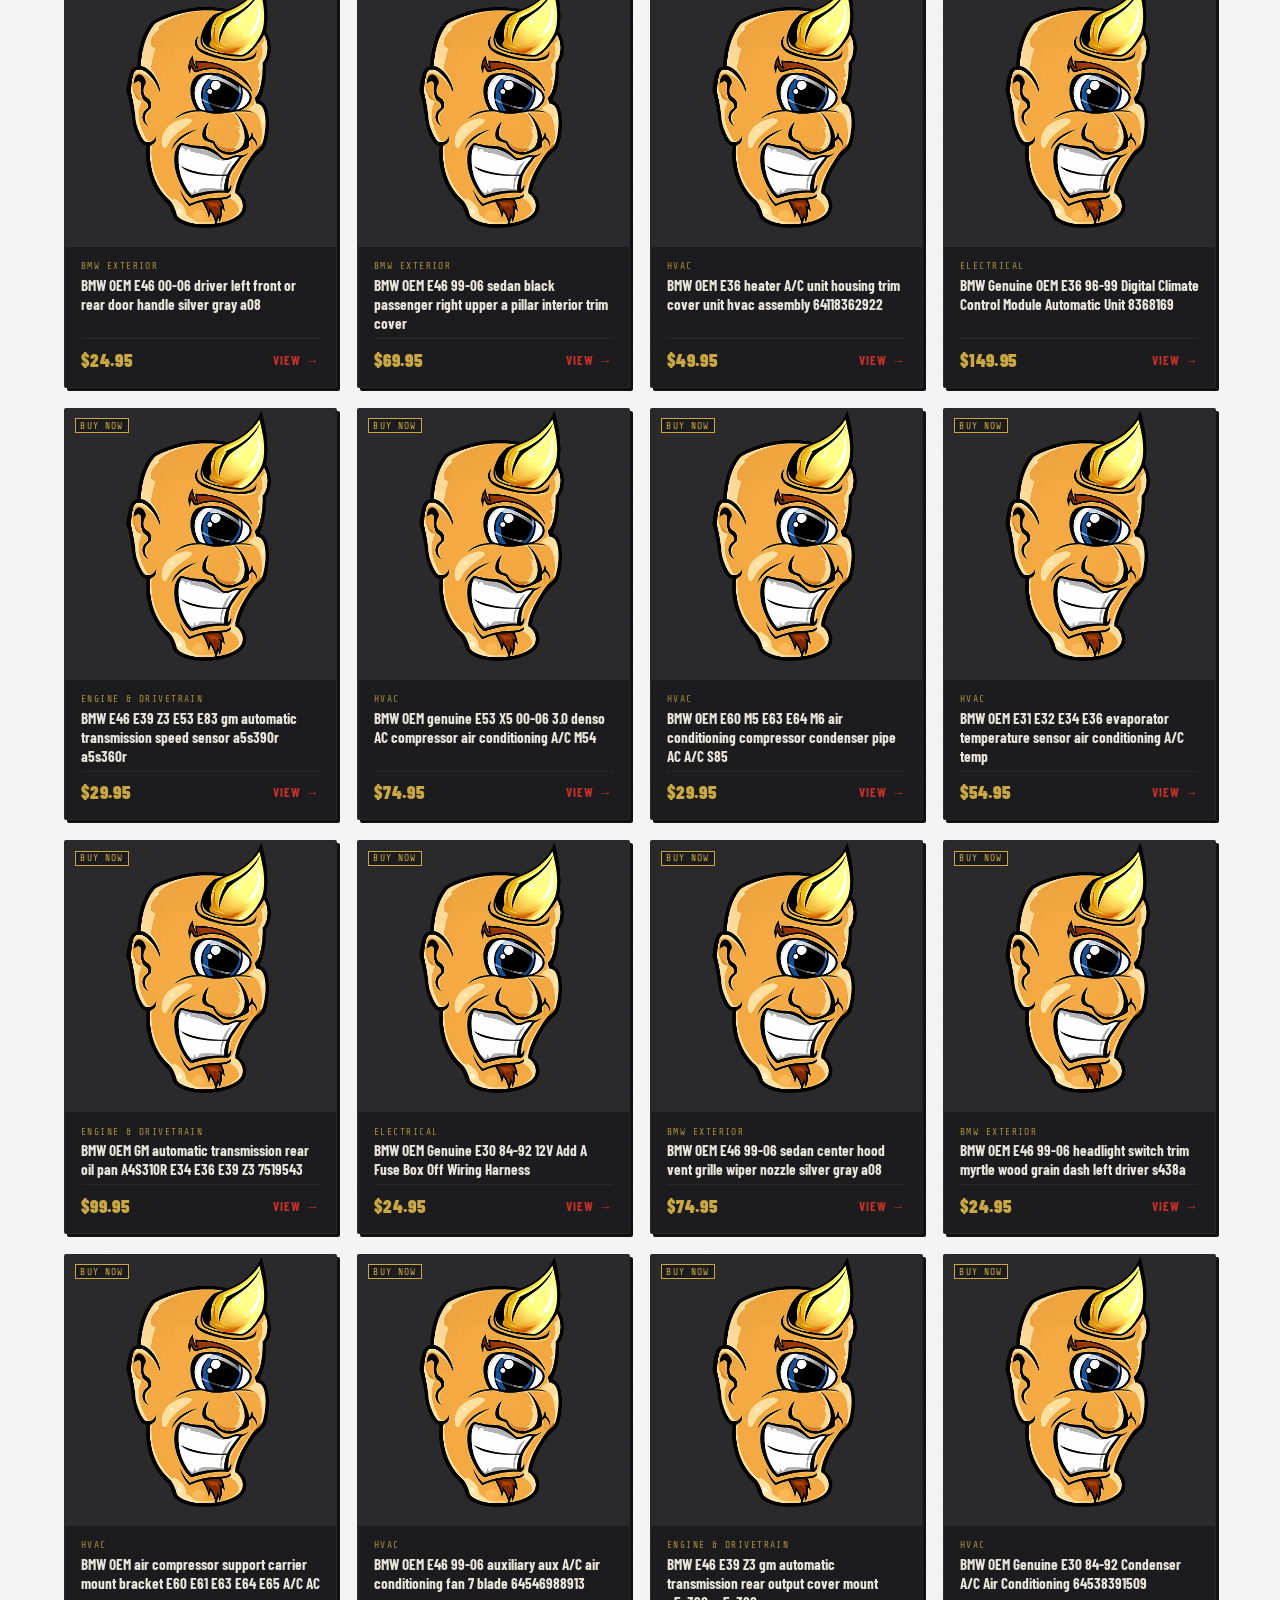
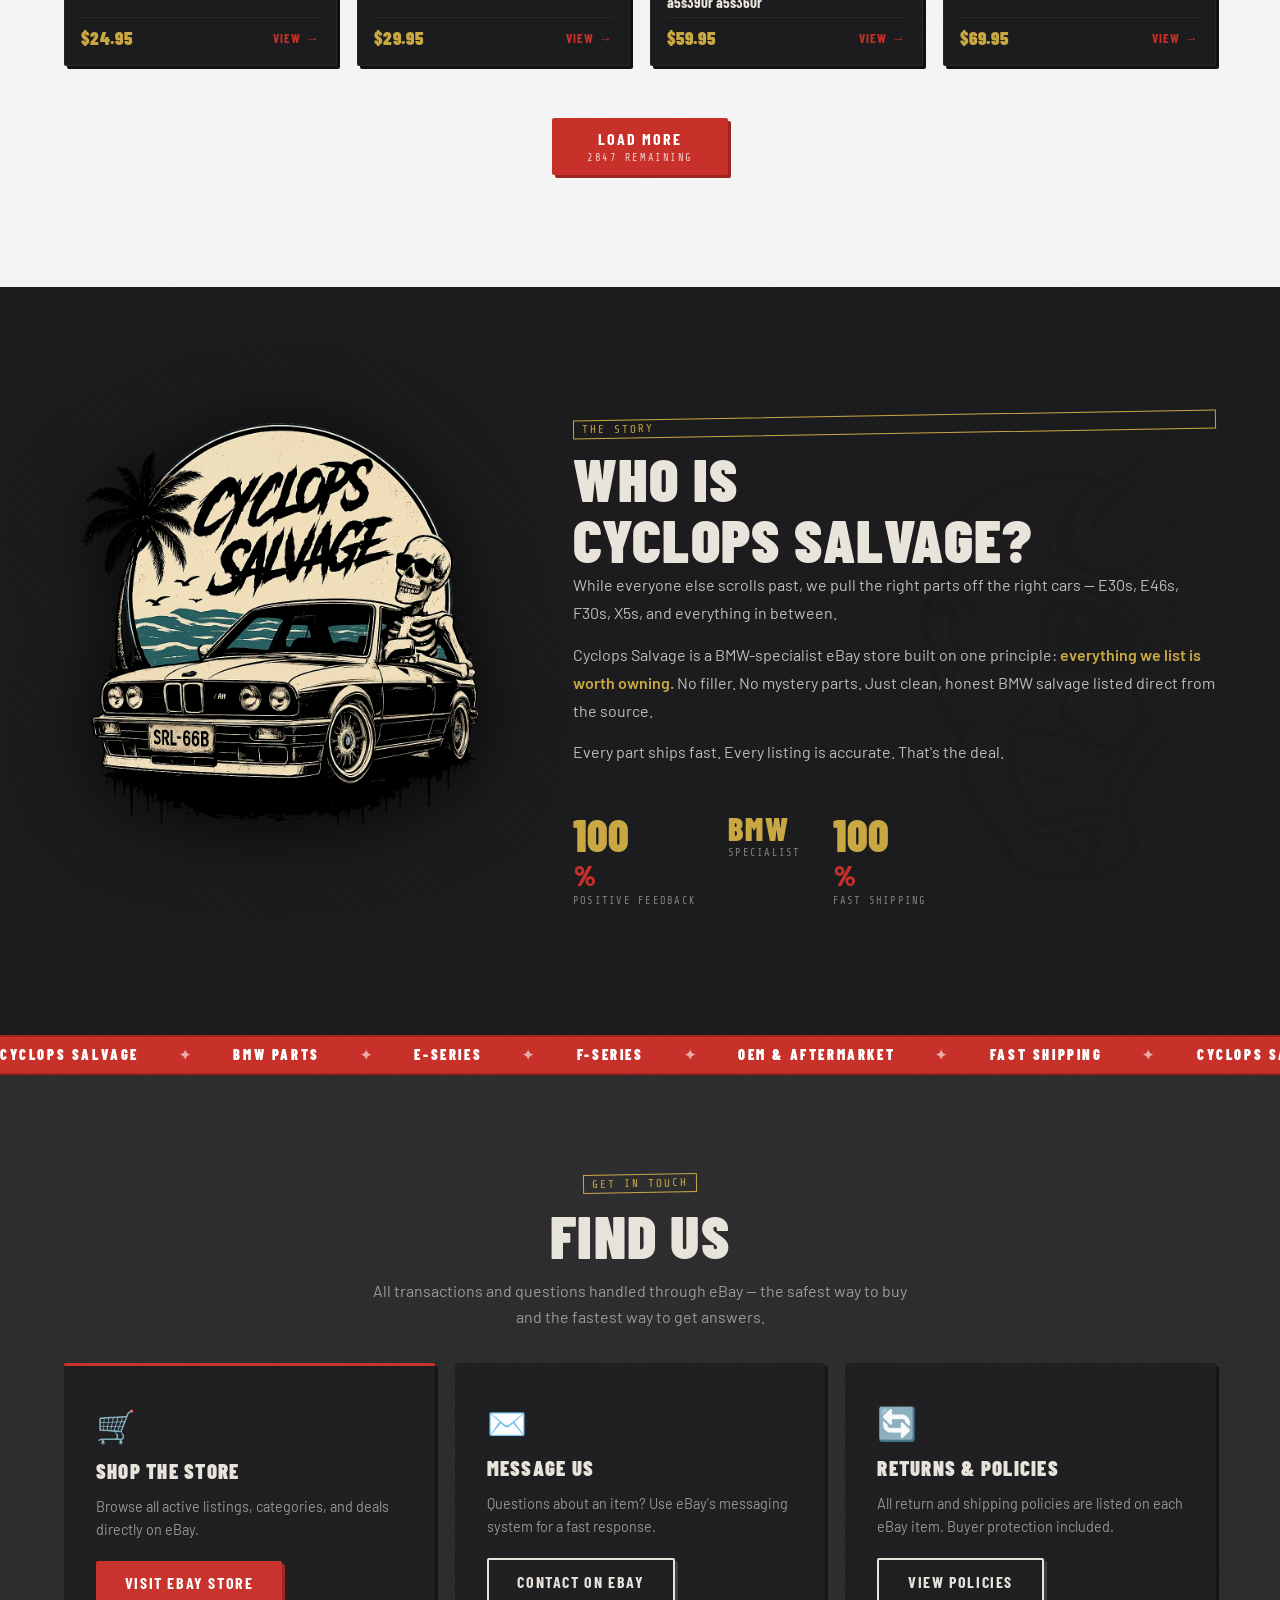
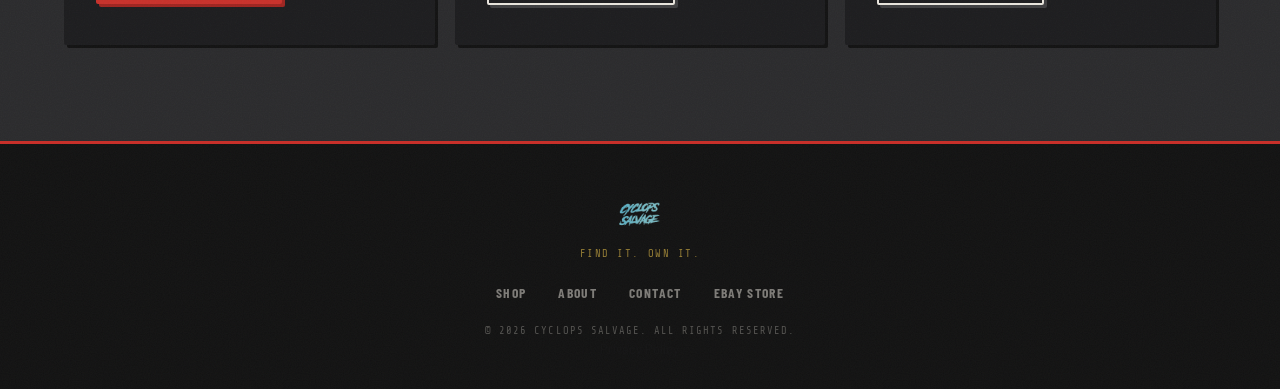
==== commit 9894d798: "Remove octopus art strip and peeking cyclops from shop section Co-Authored-By: Claude Sonnet 4.6 <no" ====
--- a/index.html
+++ b/index.html
@@ -92,16 +92,6 @@
   <!-- ===================== CATEGORIES / SHOP ===================== -->
   <section class="shop" id="shop">
     <div class="section-texture"></div>
-    <div class="shop__peek shop__peek--left" aria-hidden="true">
-      <div class="shop__peek__inner">
-        <img src="images/mascot-outline.webp" alt="" />
-      </div>
-    </div>
-    <div class="shop__peek shop__peek--right" aria-hidden="true">
-      <div class="shop__peek__inner">
-        <img src="images/mascot-outline.webp" alt="" />
-      </div>
-    </div>
     <div class="container">
       <div class="section-header reveal">
         <div class="stamp-label">BMW Parts</div>
@@ -170,15 +160,6 @@
       </div>
     </div>
   </section>
-
-  <!-- ===================== ART STRIP ===================== -->
-  <div class="art-strip">
-    <img src="images/art-octopus.webp" alt="Cyclops Salvage octopus mechanic artwork" class="art-strip__img" />
-    <div class="art-strip__overlay">
-      <img src="images/logo-outline.webp" alt="Cyclops Salvage" class="art-strip__logo" />
-      <p class="art-strip__text">Premium salvage. No compromise.</p>
-    </div>
-  </div>
 
   <!-- ===================== DIVIDER BANNER ===================== -->
   <div class="ticker-banner">
--- a/css/styles.css
+++ b/css/styles.css
@@ -475,49 +475,6 @@
   background: var(--c-paper);
   overflow: visible;
 }
-/* left cyclops peek */
-.shop__peek {
-  position: absolute;
-  top: 0;
-  bottom: 0;
-  width: 260px;
-  pointer-events: none;
-  z-index: 2;
-}
-.shop__peek--left  { left: -120px; }
-.shop__peek--right { right: -120px; }
-.shop__peek__inner {
-  position: sticky;
-  top: 50vh;
-  transform: translateY(-50%);
-  animation: peekFloat 5s ease-in-out infinite;
-}
-.shop__peek img {
-  width: 320px;
-  height: auto;
-  opacity: 0.35;
-  filter: contrast(1.15);
-}
-.shop__peek--left img {
-  -webkit-mask-image: linear-gradient(to right, transparent 0%, black 55%);
-  mask-image: linear-gradient(to right, transparent 0%, black 55%);
-}
-.shop__peek--right img {
-  transform: scaleX(-1);
-  -webkit-mask-image: linear-gradient(to left, transparent 0%, black 55%);
-  mask-image: linear-gradient(to left, transparent 0%, black 55%);
-}
-.shop__peek--right .shop__peek__inner {
-  animation-delay: -2.5s;
-}
-@keyframes peekFloat {
-  0%, 100% { transform: translateY(-50%) translateY(0px);   }
-  50%       { transform: translateY(-50%) translateY(-16px); }
-}
-@media (max-width: 1100px) {
-  .shop__peek { display: none; }
-}
-
 /* ensure shop content sits above background art */
 .shop .container { position: relative; z-index: 1; }
 
@@ -809,59 +766,6 @@
   .about__bg-outline { width: 260px; height: 260px; opacity: 0.03; }
 }
 
-/* ── ART STRIP ───────────────────────────────────────────── */
-.art-strip {
-  position: relative;
-  height: 420px;
-  overflow: hidden;
-  /* fade into sections above and below */
-  -webkit-mask-image: linear-gradient(to bottom, transparent 0%, black 12%, black 88%, transparent 100%);
-  mask-image: linear-gradient(to bottom, transparent 0%, black 12%, black 88%, transparent 100%);
-}
-.art-strip__img {
-  width: 100%;
-  height: 100%;
-  object-fit: cover;
-  object-position: center 20%;
-  filter: brightness(0.65) contrast(1.1) saturate(1.1);
-  display: block;
-  transition: transform 8s ease;
-}
-.art-strip:hover .art-strip__img {
-  transform: scale(1.03);
-}
-.art-strip__overlay {
-  position: absolute;
-  inset: 0;
-  display: flex;
-  flex-direction: column;
-  align-items: center;
-  justify-content: center;
-  gap: 1.2rem;
-  background: linear-gradient(
-    to bottom,
-    rgba(17,17,17,0.15) 0%,
-    rgba(17,17,17,0.0) 35%,
-    rgba(17,17,17,0.0) 65%,
-    rgba(17,17,17,0.15) 100%
-  );
-}
-.art-strip__logo {
-  height: 90px;
-  width: auto;
-  filter: invert(1) brightness(1.1) drop-shadow(0 2px 12px rgba(0,0,0,0.8));
-  opacity: 0.92;
-}
-.art-strip__text {
-  font-family: var(--font-head);
-  font-weight: 700;
-  font-size: 1.1rem;
-  letter-spacing: 0.2em;
-  text-transform: uppercase;
-  color: var(--c-off-white);
-  opacity: 0.85;
-}
-
 /* ── TICKER BANNER ───────────────────────────────────────── */
 .ticker-banner {
   background: var(--c-red);
